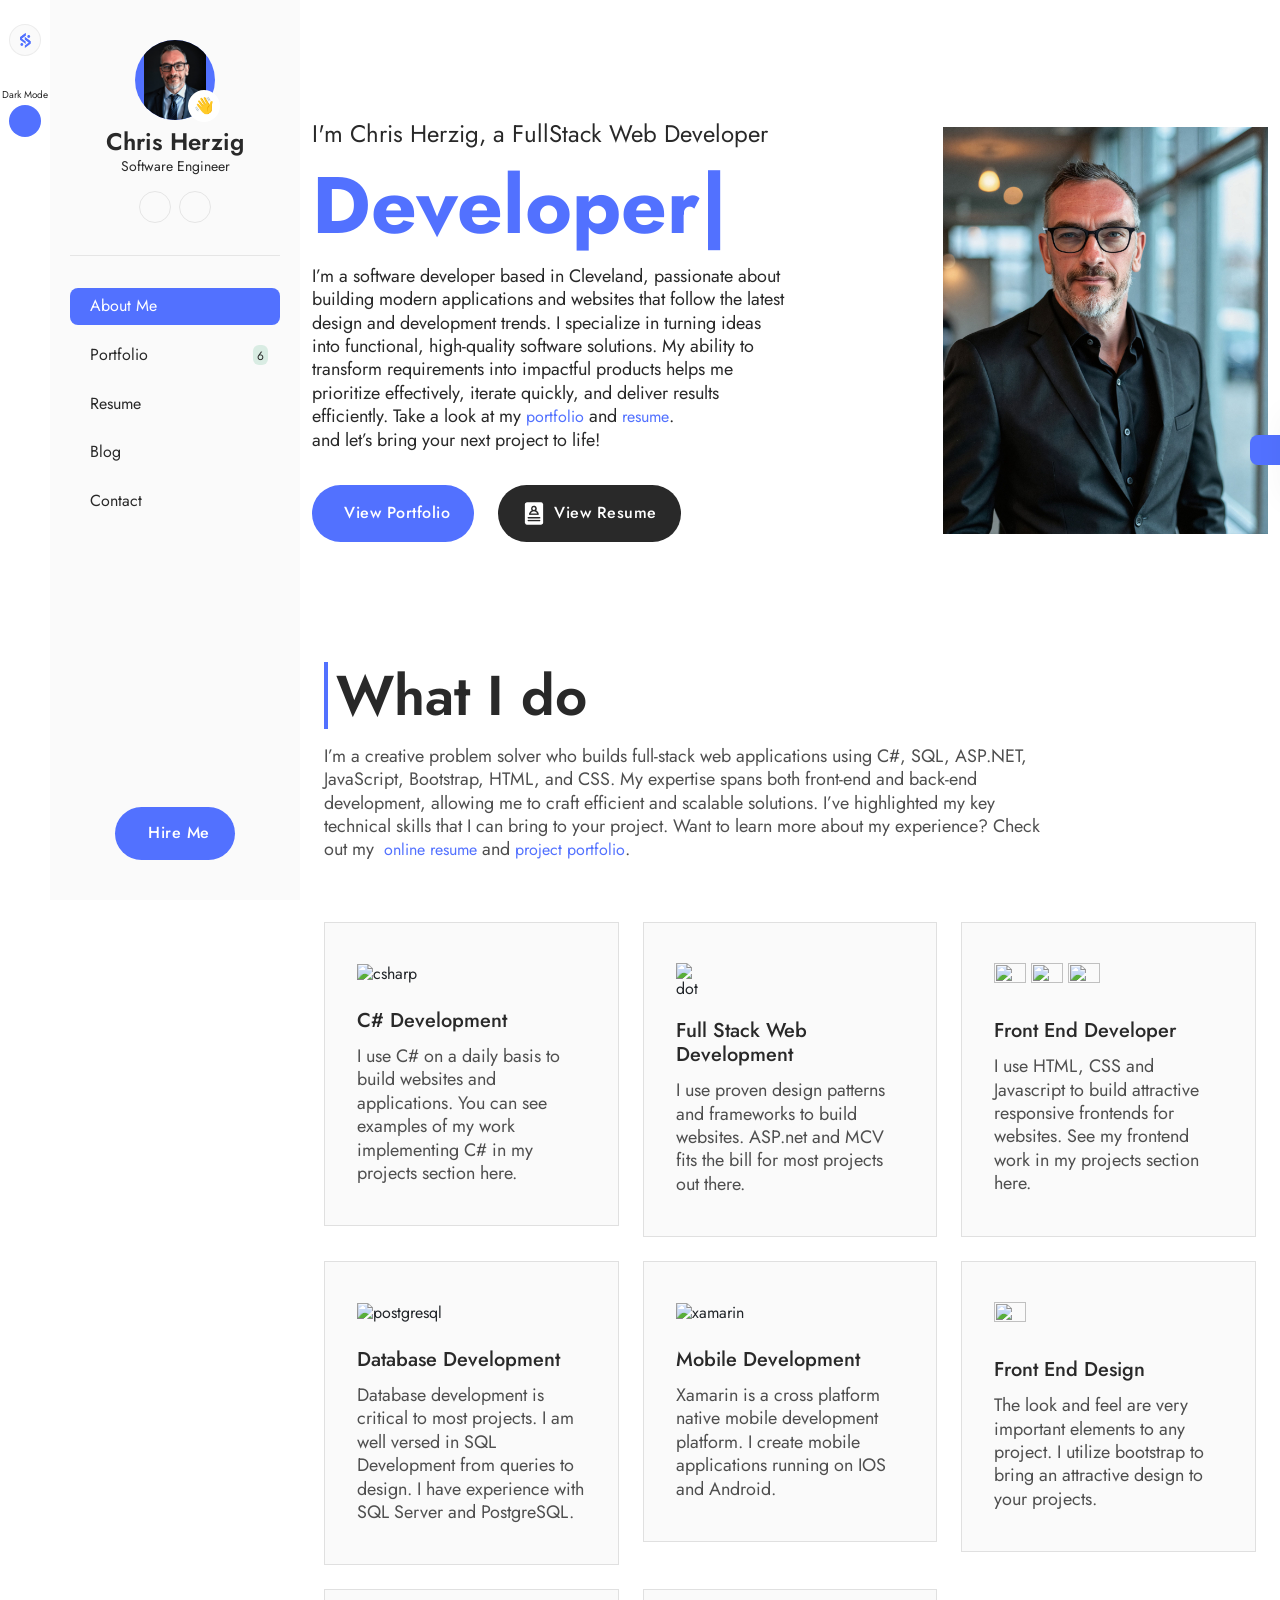
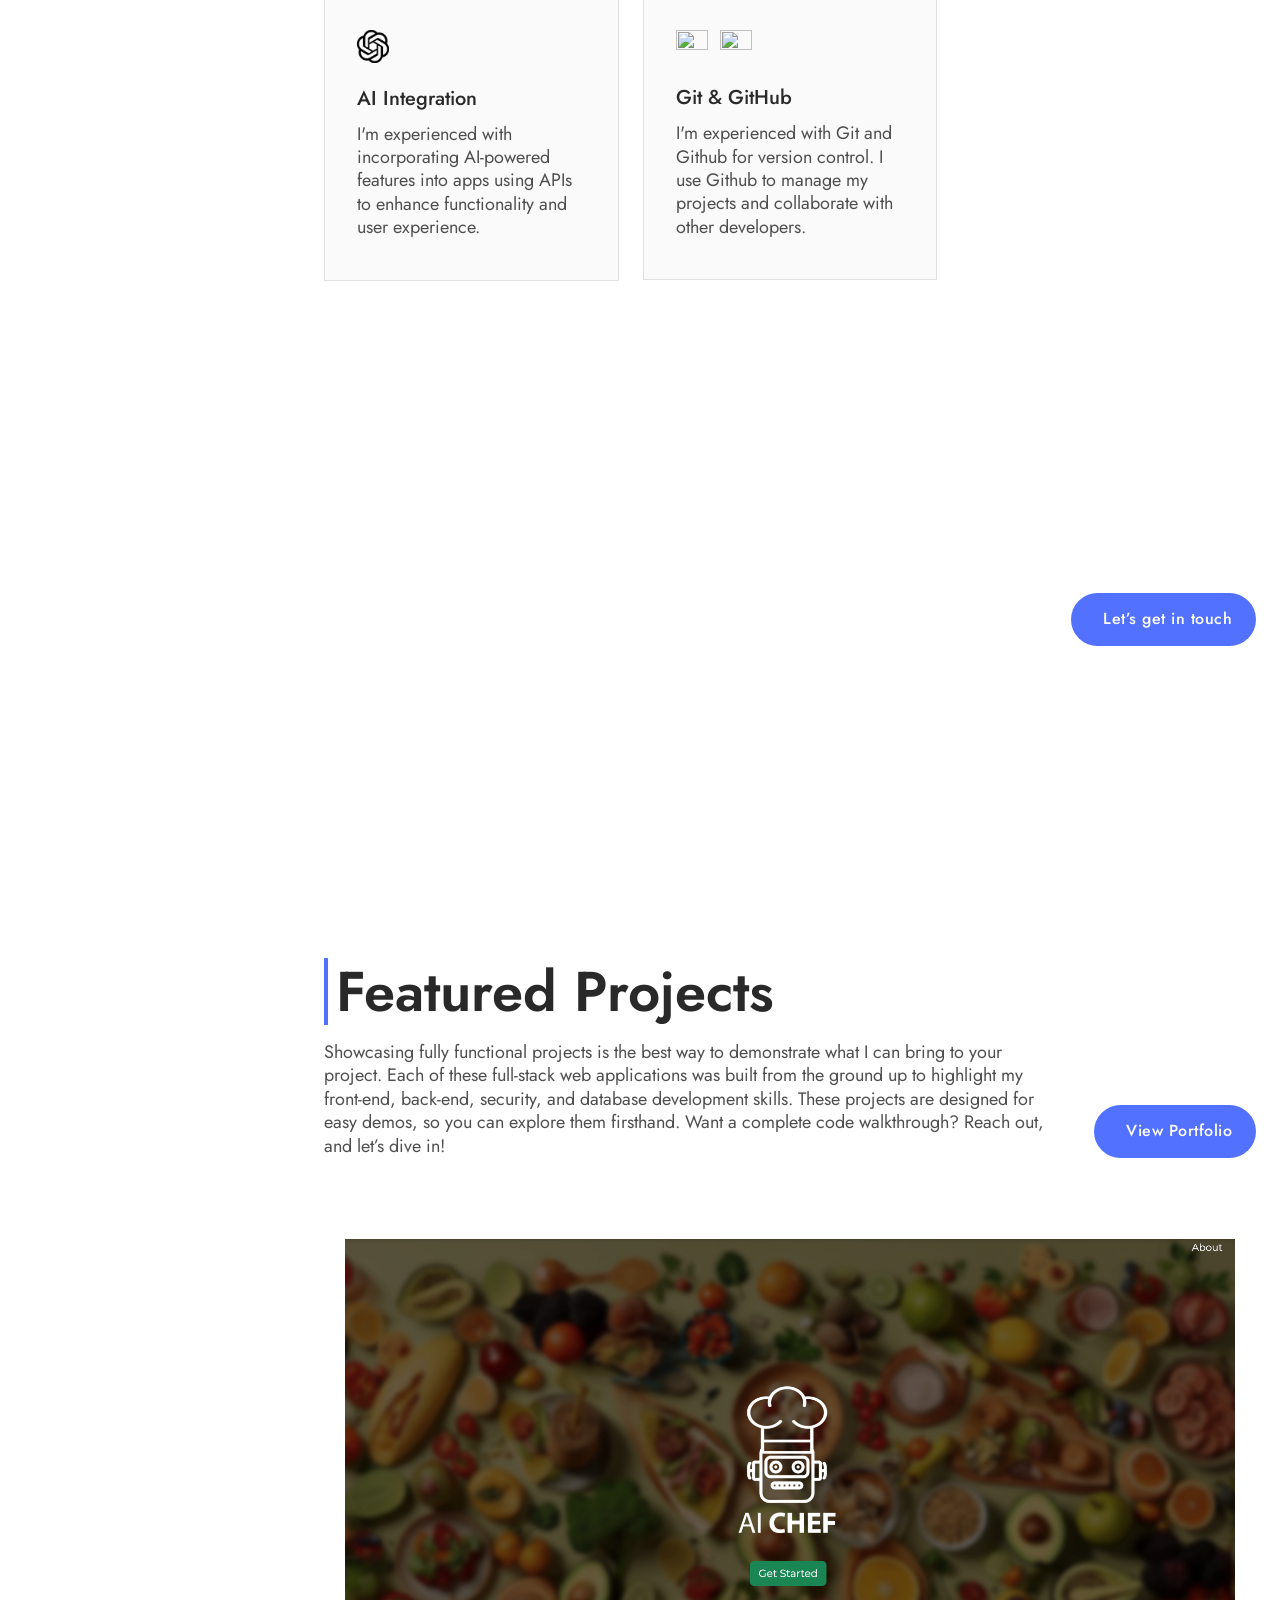
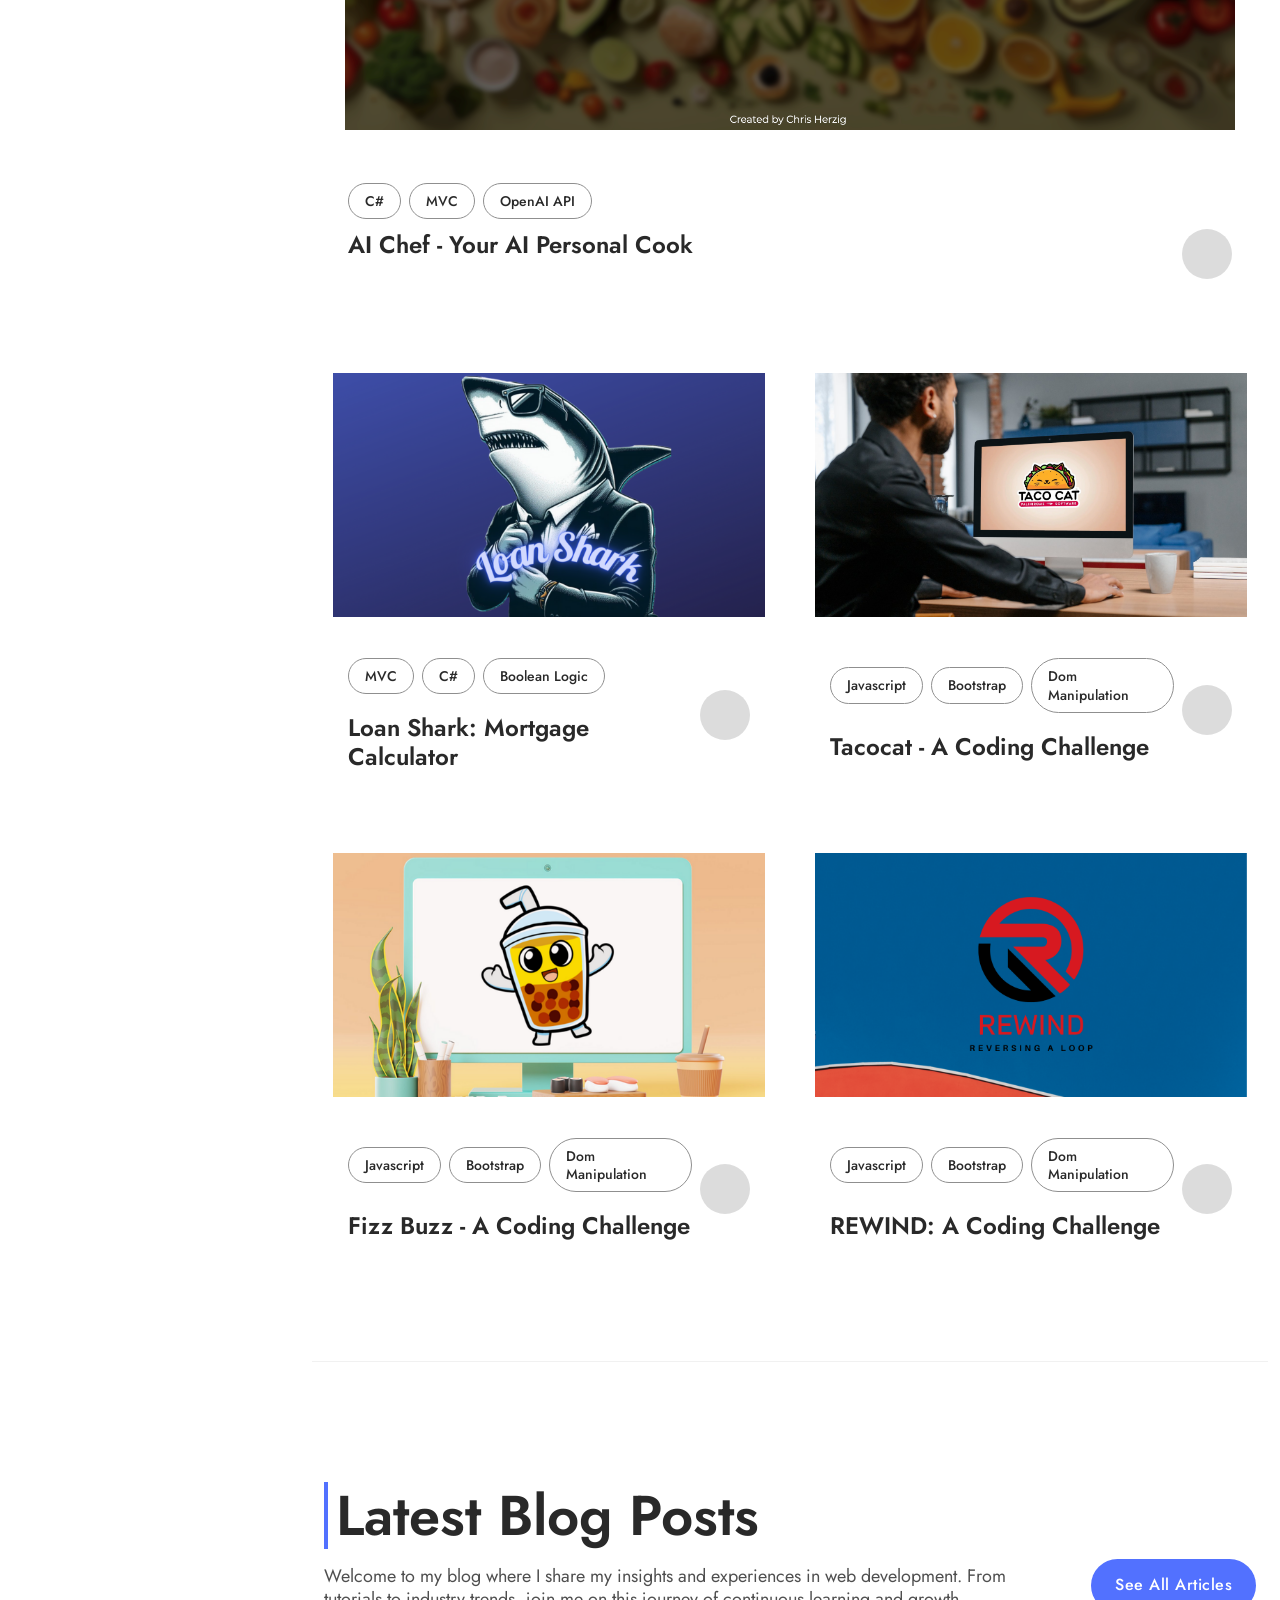
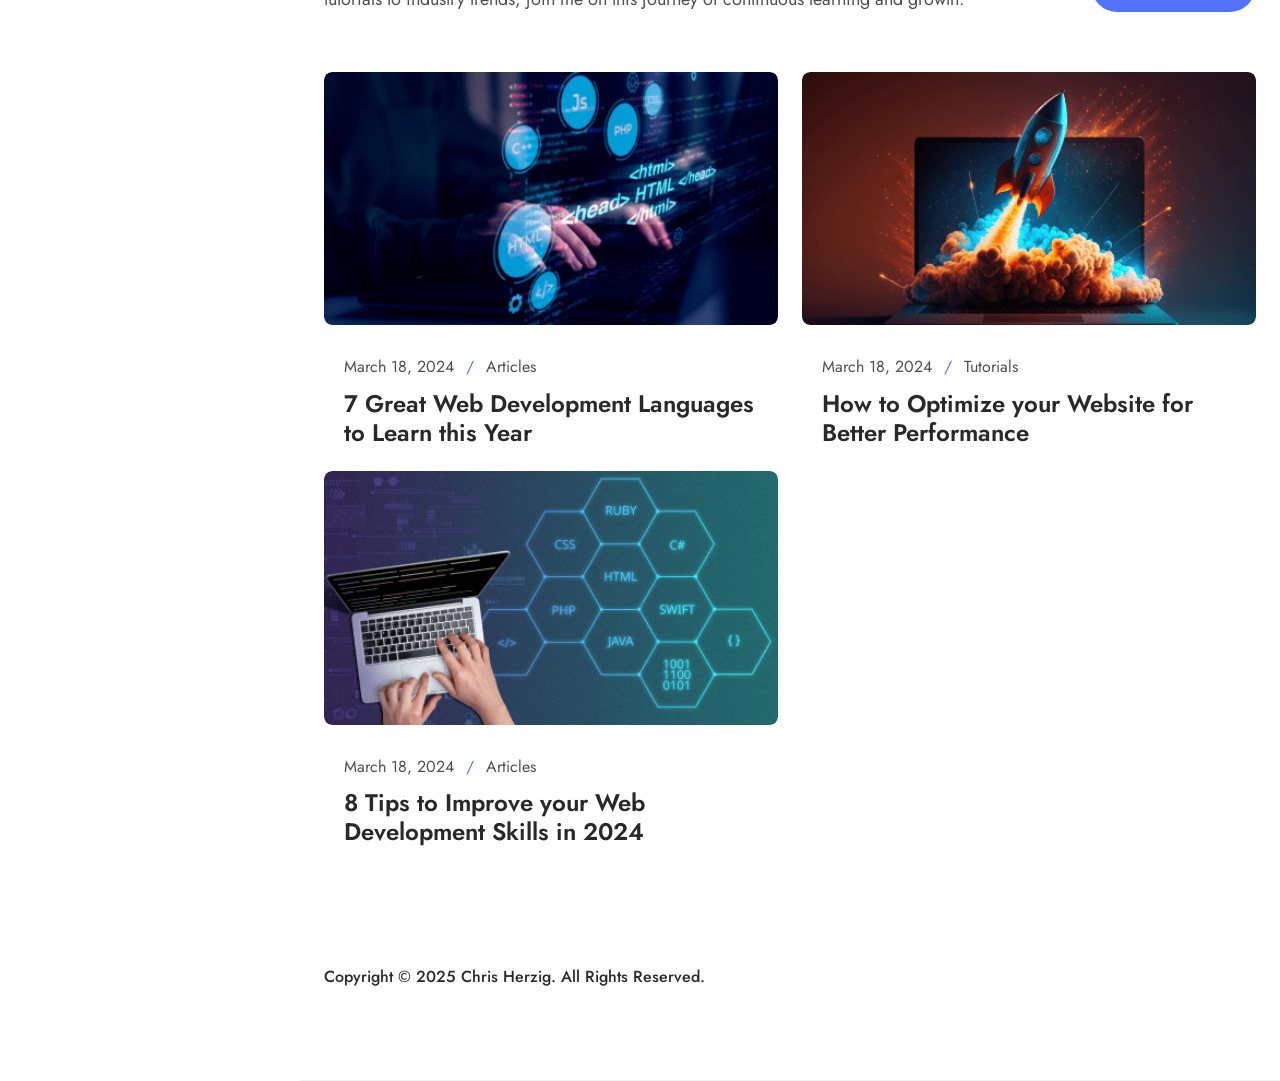
==== index.html @ 00ee2b6a "Updated footers" ====
<!DOCTYPE html>
<html lang="en">

<head>
  <!-- required meta -->
  <meta charset="UTF-8" />
  <meta http-equiv="X-UA-Compatible" content="IE=edge" />
  <meta name="viewport" content="width=device-width, initial-scale=1.0" />
  <!-- #keywords -->
  <meta name="keywords" content="boot, Bootstrap, Protfolily HTML Template" />
  <!-- #description -->
  <meta name="description" content="Chris Herzig - Personal Portfolio" />
  <!-- #title -->
  <title>Chris Herzig - Personal Portfolio Site</title>
  <!-- #favicon -->
  <link rel="shortcut icon" href="assets/images/logo.png" type="image/x-icon" />
  <!-- ==== css dependencies start ==== -->
  <link rel="stylesheet" href="assets/css/style.css" />
  <!-- AOS  -->
  <link rel="stylesheet" href="https://unpkg.com/aos@next/dist/aos.css" />
  <!-- swiper  -->
  <link rel="stylesheet" href="https://cdn.jsdelivr.net/npm/swiper@11/swiper-bundle.min.css" />
  <!-- ICON  -->
  <script src="https://unpkg.com/@phosphor-icons/web"></script>
</head>

<body>
  <!-- don't remove this  -->
  <svg xmlns="http://www.w3.org/2000/svg" width="11" height="15" viewBox="0 0 11 15" fill="none" class="d-none">
    <g clip-path="url(#clip0_3569_434)">
      <path fill-rule="evenodd" clip-rule="evenodd"
        d="M5.69145 8.43063L1.72801 5.49387L5.69145 2.54023V0L0 4.21303V6.75919L5.69145 10.9887V8.43063Z"
        fill="rgba(var(--p1))" />
      <path fill-rule="evenodd" clip-rule="evenodd"
        d="M1.72801 5.49387L5.69145 2.54023V0L0 4.21303V6.75919L1.72801 5.49387Z" fill="rgba(var(--p1))" />
      <path fill-rule="evenodd" clip-rule="evenodd"
        d="M4.86328 6.5702L8.82672 9.5065L4.86328 12.4606V15.0004L10.5552 10.7864V8.24163L4.86328 4.01172V6.5702Z"
        fill="rgba(var(--p1))" />
      <path fill-rule="evenodd" clip-rule="evenodd"
        d="M4.86328 6.5702L8.82672 9.5065L10.5552 10.7864V8.24163L4.86328 4.01172V6.5702Z" fill="rgba(var(--p1))" />
      <path fill-rule="evenodd" clip-rule="evenodd"
        d="M8.72466 2.00391C9.52091 2.00391 10.1657 2.64912 10.1657 3.44491C10.1657 4.24115 9.52091 4.88591 8.72466 4.88591C7.92841 4.88591 7.2832 4.2407 7.2832 3.44491C7.2832 2.64912 7.92841 2.00391 8.72466 2.00391Z"
        fill="rgba(var(--p1))" />
      <path fill-rule="evenodd" clip-rule="evenodd"
        d="M1.83013 12.9972C1.03388 12.9972 0.388672 12.352 0.388672 11.5562C0.388672 10.7604 1.03388 10.1152 1.82967 10.1152C2.62546 10.1152 3.27067 10.76 3.27067 11.5562C3.27067 12.3525 2.62592 12.9972 1.82967 12.9972H1.83013Z"
        fill="rgba(var(--p1))" />
    </g>
    <defs>
      <clipPath>
        <rect width="10.5561" height="15" fill="white" />
      </clipPath>
    </defs>
  </svg>

  <!-- preloder  srart -->
  <div class="loader-wrapper">
    <div class="loader"></div>
    <div class="loader-section section-left"></div>
    <div class="loader-section section-right"></div>
  </div>
  <!-- preloder  end -->

  <div class="d-flex gap-6">
    <!-- sidebar start -->
    <div class="side-menu">
      <!-- sidebar-btn  -->
      <div class="sidebar-btn close-btn cursor-pointer d-block d-lg-none">
        <i class="ph ph-x fs-two p1-color"></i>
      </div>

      <div class="d-flex">
        <div class="side-menu-left">
          <div>
            <div class="d-flex flex-column gap-8 justify-content-center align-items-center mt-6">
              <a href="index.html" class="side-icon p1-color bgn2-color brn4">
                <svg xmlns="http://www.w3.org/2000/svg" width="11" height="15" viewBox="0 0 11 15" fill="none">
                  <g clip-path="url(#clip0_3569_434)">
                    <path fill-rule="evenodd" clip-rule="evenodd"
                      d="M5.69145 8.43063L1.72801 5.49387L5.69145 2.54023V0L0 4.21303V6.75919L5.69145 10.9887V8.43063Z"
                      fill="currentColor" />
                    <path fill-rule="evenodd" clip-rule="evenodd"
                      d="M1.72801 5.49387L5.69145 2.54023V0L0 4.21303V6.75919L1.72801 5.49387Z" fill="currentColor" />
                    <path fill-rule="evenodd" clip-rule="evenodd"
                      d="M4.86328 6.5702L8.82672 9.5065L4.86328 12.4606V15.0004L10.5552 10.7864V8.24163L4.86328 4.01172V6.5702Z"
                      fill="currentColor" />
                    <path fill-rule="evenodd" clip-rule="evenodd"
                      d="M4.86328 6.5702L8.82672 9.5065L10.5552 10.7864V8.24163L4.86328 4.01172V6.5702Z"
                      fill="currentColor" />
                    <path fill-rule="evenodd" clip-rule="evenodd"
                      d="M8.72466 2.00391C9.52091 2.00391 10.1657 2.64912 10.1657 3.44491C10.1657 4.24115 9.52091 4.88591 8.72466 4.88591C7.92841 4.88591 7.2832 4.2407 7.2832 3.44491C7.2832 2.64912 7.92841 2.00391 8.72466 2.00391Z"
                      fill="currentColor" />
                    <path fill-rule="evenodd" clip-rule="evenodd"
                      d="M1.83013 12.9972C1.03388 12.9972 0.388672 12.352 0.388672 11.5562C0.388672 10.7604 1.03388 10.1152 1.82967 10.1152C2.62546 10.1152 3.27067 10.76 3.27067 11.5562C3.27067 12.3525 2.62592 12.9972 1.82967 12.9972H1.83013Z"
                      fill="currentColor" />
                  </g>
                  <defs>
                    <clipPath>
                      <rect width="10.5561" height="15" fill="white" />
                    </clipPath>
                  </defs>
                </svg>
              </a>
              <!--<a href="checkout.html" class="position-relative">
                  <div class="side-icon bg1-color">
                    <i class="ph ph-shopping-cart n11-color"></i>
                  </div>
                  <div class="cart-counter">
                    <span class="n1-color">02</span>
                  </div> test
                </a>-->
              <div class="d-flex flex-column align-items-center gap-1">
                <span class="toggle_name fs-eleven n5-color">DarkMode</span>
                <button class="side-icon bg1-color mood_toggle">
                  <i class="mood_icon ph-fill ph-moon fs-six n11-color"></i>
                </button>
              </div>
            </div>
          </div>
        </div>
        <div class="side-menu-right overflow-y-auto">
          <div class="d-flex flex-column gap-6 justify-content-between py-10 px-5 bgn2-color h-100">
            <div class="">
              <div class="sidebar-profile">
                <div class="position-relative">
                  <div class="profile-img1 d-flex justify-content-center overflow-hidden">
                    <img src="./assets/images/profile.png" alt="user" class="" />
                  </div>
                  <span class="thumb">👋</span>
                </div>

                <h4 class="n5-color fw-semibold fs-five mt-2 text-center">
                  Chris Herzig
                </h4>
                <span class="n5-color fs-nine d-block text-center"> Software Engineer</span>
                <div class="d-flex justify-content-center gap-2 align-items-center mt-4">
                  <!--<a href="javascript:void(0)" class="social-icon p1-color">
                      <i class="ph ph-facebook-logo"></i>
                    </a>
                    <a href="javascript:void(0)" class="social-icon p1-color">
                      <i class="ph ph-instagram-logo"></i>
                    </a>-->
                  <a href="https://github.com/ScientistZero/" class="social-icon p1-color">
                    <i class="ph ph-github-logo"></i>
                  </a>
                  <a href="https://www.linkedin.com/in/chrisherzig/" class="social-icon p1-color">
                    <i class="ph ph-linkedin-logo"></i>
                  </a>
                </div>
              </div>
              <div class="line-divider my-4 my-md-8"></div>

              <div class="menu-list">
                <ul class="d-flex flex-column gap-3">
                  <li class="rounded-3 bg1-color">
                    <a href="index.html" class="d-flex align-items-center gap-2 n11-color fs-eight px-3 py-2"><i
                        class="ph ph-user fs-six"></i> About Me</a>
                  </li>

                  <li class="rounded-3">
                    <a href="portfolio.html" class="d-flex justify-content-between align-items-center">
                      <div class="d-flex align-items-center gap-2 n5-color fs-eight px-3 py-2">
                        <i class="ph ph-code-block fs-six"></i> Portfolio
                      </div>
                      <span class="n5-color bg2-color fs-ten px-1 pt-1 rounded-2 me-3">6</span>
                    </a>
                  </li>
                  <!--<li class="rounded-3">
                      <a
                        href="price.html"
                        class="d-flex align-items-center gap-2 n5-color fs-eight px-3 py-2"
                        ><i class="ph ph-briefcase fs-six"></i>Services &
                        Pricing</a
                      >
                    </li>-->
                  <li class="rounded-3">
                    <a href="resume.html" class="d-flex align-items-center gap-2 n5-color fs-eight px-3 py-2"><i
                        class="ph ph-notebook fs-six"></i> Resume</a>
                  </li>
                  <!--<li class="rounded-3">
                      <a
                        href="products.html"
                        class="d-flex align-items-center gap-2 n5-color fs-eight px-3 py-2"
                        ><i class="ph ph-shopping-bag fs-six"></i>Products</a
                      >
                    </li>-->
                  <li class="rounded-3">
                    <a href="blog.html" class="d-flex align-items-center gap-2 n5-color fs-eight px-3 py-2"><i
                        class="ph ph-newspaper-clipping fs-six"></i>Blog</a>
                  </li>
                  <li class="rounded-3">
                    <a href="contact.html" class="d-flex align-items-center gap-2 n5-color fs-eight px-3 py-2"><i
                        class="ph ph-envelope fs-six"></i>Contact</a>
                  </li>
                </ul>
              </div>
            </div>
            <a href="contact.html"
              class="primary-btn fw-medium px-3 px-md-6 py-2 py-md-4 rounded-pill d-flex align-items-center gap-2 mx-auto">
              <i class="ph ph-paper-plane-tilt"></i>Hire Me
            </a>
          </div>
        </div>
      </div>
    </div>
    <!-- sidebar end -->

    <div class="main-content w-100">
      <!-- top header  -->
      <div
        class="w-100 bgn1-color p-3 position-fixed z-3 top-0 d-lg-none d-flex align-items-center justify-content-between br-bottom-n5 box-shadow1">
        <a href="index.html" class="side-icon bgn2-color brn4">
          <svg xmlns="http://www.w3.org/2000/svg" width="11" height="15" viewBox="0 0 11 15" fill="none">
            <g clip-path="url(#clip0_3569_435)">
              <path fill-rule="evenodd" clip-rule="evenodd"
                d="M5.69145 8.43063L1.72801 5.49387L5.69145 2.54023V0L0 4.21303V6.75919L5.69145 10.9887V8.43063Z"
                fill="rgba(var(--p1))" />
              <path fill-rule="evenodd" clip-rule="evenodd"
                d="M1.72801 5.49387L5.69145 2.54023V0L0 4.21303V6.75919L1.72801 5.49387Z" fill="rgba(var(--p1))" />
              <path fill-rule="evenodd" clip-rule="evenodd"
                d="M4.86328 6.5702L8.82672 9.5065L4.86328 12.4606V15.0004L10.5552 10.7864V8.24163L4.86328 4.01172V6.5702Z"
                fill="rgba(var(--p1))" />
              <path fill-rule="evenodd" clip-rule="evenodd"
                d="M4.86328 6.5702L8.82672 9.5065L10.5552 10.7864V8.24163L4.86328 4.01172V6.5702Z"
                fill="rgba(var(--p1))" />
              <path fill-rule="evenodd" clip-rule="evenodd"
                d="M8.72466 2.00391C9.52091 2.00391 10.1657 2.64912 10.1657 3.44491C10.1657 4.24115 9.52091 4.88591 8.72466 4.88591C7.92841 4.88591 7.2832 4.2407 7.2832 3.44491C7.2832 2.64912 7.92841 2.00391 8.72466 2.00391Z"
                fill="rgba(var(--p1))" />
              <path fill-rule="evenodd" clip-rule="evenodd"
                d="M1.83013 12.9972C1.03388 12.9972 0.388672 12.352 0.388672 11.5562C0.388672 10.7604 1.03388 10.1152 1.82967 10.1152C2.62546 10.1152 3.27067 10.76 3.27067 11.5562C3.27067 12.3525 2.62592 12.9972 1.82967 12.9972H1.83013Z"
                fill="rgba(var(--p1))" />
            </g>
            <defs>
              <clipPath>
                <rect width="10.5561" height="15" fill="white" />
              </clipPath>
            </defs>
          </svg>
        </a>

        <div class="d-flex gap-3 align-items-center">
          <!--<a href="checkout.html" class="position-relative">
              <div class="side-icon bg1-color">
                <i class="ph ph-shopping-cart n11-color"></i>
              </div>
              <div class="cart-counter-header">
                <span class="n1-color">02</span>
              </div>
            </a>-->
          <button class="side-icon bg1-color mood_toggle">
            <i class="mood_icon ph-fill ph-moon fs-six n11-color"></i>
          </button>
        </div>
      </div>

      <!-- bottom header  -->
      <div class="w-100 bgn1-color p-3 position-fixed z-3 bottom-0 d-block d-lg-none br-top-n5 box-shadow1">
        <div class="header-bottom-menu w-full">
          <ul class="d-flex gap-1 align-items-center justify-content-between">
            <li class="rounded-3 bg1-color">
              <a href="index.html" class="d-flex align-items-center gap-2 n11-color fs-eight p-2">
                <span class="fs-five d-flex align-items-center justify-content-center">
                  <i class="ph-fill ph-user"></i>
                </span>
                <span class="d-none d-md-block">About Me</span></a>
            </li>
            <li>
              <a href="portfolio.html" class="d-flex justify-content-between align-items-center">
                <div class="d-flex align-items-center gap-2 n5-color fs-eight p-2">
                  <span class="fs-five d-flex align-items-center justify-content-center">
                    <i class="ph-fill ph-code-block"></i>
                  </span>
                  <span class="d-none d-md-block">Portfolio</span>
                </div>
                <span class="n5-color bg2-color fs-ten px-1 pt-1 rounded-2 me-3 d-none d-md-block">6</span>
              </a>
            </li>
            <!--<li>
                <a
                  href="price.html"
                  class="d-flex align-items-center gap-2 n5-color fs-eight p-2"
                >
                  <span
                    class="fs-five d-flex align-items-center justify-content-center"
                  >
                    <i class="ph-fill ph-briefcase"></i>
                  </span>
                  <span class="d-none d-md-block">Pricing</span>
                </a>
              </li>
              <li>-->
            <a href="resume.html" class="d-flex align-items-center gap-2 n5-color fs-eight p-2">
              <span class="fs-five d-flex align-items-center justify-content-center"><i
                  class="ph-fill ph-notebook fs-six"></i></span>
              <span class="d-none d-md-block">Resume</span>
            </a>
            </li>
            <!--<li>
                <a
                  href="products.html"
                  class="d-flex align-items-center gap-2 n5-color fs-eight p-2"
                >
                  <span
                    class="fs-five d-flex align-items-center justify-content-center"
                  >
                    <i class="ph-fill ph-shopping-bag"></i>
                  </span>
                  <span class="d-none d-md-block">Products</span>
                </a>
              </li>-->
            <li>
              <a href="blog.html" class="d-flex align-items-center gap-2 n5-color fs-eight p-2">
                <span class="fs-five d-flex align-items-center justify-content-center">
                  <i class="ph-fill ph-newspaper-clipping"></i>
                </span>
                <span class="d-none d-md-block">Blog</span>
              </a>
            </li>
            <li>
              <a href="contact.html" class="d-flex align-items-center gap-2 n5-color fs-eight p-2">
                <span class="fs-five d-flex align-items-center justify-content-center"><i
                    class="ph-fill ph-envelope"></i></span>
                <span class="d-none d-md-block">Contact</span>
              </a>
            </li>
          </ul>
        </div>
      </div>

      <!-- color palettes btns -->
      <div class="color-switcher">
        <button class="switcher-btn">
          <i class="ph ph-gear-six"></i>
        </button>
        <div class="pallates box-shadow2 brn4">
          <div class="d-flex gap-2">
            <button class="color-btn bg-color1" data-color="120, 171, 168"></button>
            <button class="color-btn bg-color2" data-color="255, 145, 251"></button>
            <button class="color-btn bg-color3" data-color="253, 187, 46"></button>
          </div>
          <div class="d-flex gap-2 mt-2">
            <button class="color-btn bg-color4" data-color=" 82, 113, 255"></button>
            <button class="color-btn bg-color5" data-color=" 0, 255, 255"></button>
            <button class="color-btn bg-color6" data-color="84, 182, 137"></button>
          </div>
        </div>
      </div>

      <!-- banner section start  -->
      <section class="pt-120 pb-60 br-bottom-n3 overflow-hidden mt-10 mt-lg-0">
        <div class="container">
          <div class="d-flex flex-wrap gap-10 gap-md-15 align-items-center justify-content-between">
            <div class="banner-content">
              <span class="n5-color fs-five">I'm Chris Herzig, a FullStack Web Developer</span>
              <h2 class="typing-text display-one p1-color mt-2 mb-3"></h2>
              <p class="fs-seven n5-color">
                I’m a software developer based in Cleveland, passionate about building modern applications and websites
                that follow the latest design and development trends.
                I specialize in turning ideas into functional, high-quality software solutions.
                My ability to transform requirements into impactful products helps me prioritize effectively, iterate
                quickly, and deliver results efficiently.
                Take a look at my
                <!--<a href="blog.html" class="p1-color"> blog</a>,--><a href="portfolio.html" class="p1-color">
                  portfolio</a>
                and <a href="resume.html" class="p1-color">resume</a>.
              </p>
              <p class="fs-seven n5-color">and let’s bring your next project to life!</p>
              <div class="d-flex flex-wrap align-itmes-center gap-3 gap-md-6 mt-4 mt-md-8">
                <a href="portfolio.html"
                  class="primary-btn px-3 px-md-6 py-2 py-md-4 fw-medium rounded-pill d-flex align-items-center gap-2">
                  <i class="ph ph-arrow-right"></i>View Portfolio
                </a>
                <a href="resume.html"
                  class="primary-btn2 fw-medium px-3 px-md-6 py-2 py-md-4 rounded-pill d-flex align-items-center gap-2">
                  <img src="./assets/images/resume-icon.png" alt="icon" />View
                  Resume
                </a>
              </div>
            </div>

            <div class="position-relative profile-img">
              <div class="user-bg"></div>
              <div class="bg-white">
                <img fetchpriority="high" src="./assets/images/user.jpg" alt="user" class="user-img" />
              </div>
            </div>
          </div>
          <!-- counter -->
          <!--<div
              class="banner-counter d-flex flex-wrap flex-xl-nowrap align-items-center gap-3 gap-md-6 mt-10 mt-md-17"
            >
              <div class="d-flex align-items-center gap-2 gap-xl-4">
                <h2 class="display-two fw-semibold p1-color">
                  <span class="counter">5</span>
                </h2>
                <div class="line"></div>
                <span class="n5-color">Years of Experience</span>
              </div>
              <div class="d-flex align-items-center gap-2 gap-xl-4">
                <h2 class="display-two fw-semibold p1-color">
                  <span class="counter">110</span>
                </h2>
                <div class="line"></div>
                <span class="n5-color">Projects Completed</span>
              </div>
              <div class="d-flex align-items-center gap-2 gap-xl-4">
                <h2 class="display-two fw-semibold p1-color d-flex gap-1">
                  <span class="counter">6</span>k
                </h2>
                <div class="line"></div>
                <span class="n5-color">Clients Worldwide</span>
              </div>
            </div>
          </div>
        </section>-->
          <!-- banner section end -->

          <!-- What I do section start -->
          <section class="pt-120 pb-120">
            <div class="container">
              <div class="d-flex gap-3 flex-wrap flex-xxl-nowrap justify-content-between align-items-end pb-60">
                <div data-aos="zoom-in-left" class="section-heading">
                  <div class="d-flex align-items-center gap-2">
                    <div class="title-line"></div>
                    <h2 class="display-four n5-color fw-semibold">What I do</h2>
                  </div>
                  <p class="fs-seven n4-color mt-2 mt-md-4">
                    I’m a creative problem solver who builds full-stack web applications using C#, SQL, ASP.NET,
                    JavaScript, Bootstrap, HTML, and CSS.
                    My expertise spans both front-end and back-end development, allowing me to craft efficient and
                    scalable solutions.
                    I’ve highlighted my key technical skills that I can bring to your project. Want to learn more about
                    my experience?
                    Check out my 
                    <a href="resume.html" class="p1-color">online resume</a> and
                    <a href="portfolio.html" class="p1-color">project portfolio</a>.
                  </p>
                </div>
                <!-- <a
                href="price.html"
                data-aos="zoom-in-right"
                class="primary-btn fw-medium px-3 px-md-6 py-2 py-md-4 rounded-pill d-flex align-items-center gap-2 h-100 text-nowrap"
              >
                <i class="ph ph-arrow-right"></i>Services & Pricing
              </a>-->
              </div>

              <div class="row g-3 g-md-6">
                <div data-aos="fade-up" data-aos-duration="500" class="col-sm-6 col-md-4 col-lg-6 col-xl-4 col-xxl-3">
                  <div class="service-card px-4 px-lg-8 py-5 py-lg-10">
                    <img src="https://cdn.jsdelivr.net/gh/devicons/devicon/icons/csharp/csharp-original.svg"
                      height="32p" width="32p" alt="csharp" class="service-icon" />
                    <h4 class="fs-six n5-color fw-medium mt-3 mt-md-6 mb-2 mb-md-3">
                      C# Development
                    </h4>
                    <p class="fs-seven n4-color">
                      I use C# on a daily basis to build websites and applications. You can see examples of my work
                      implementing C# in my projects section here.

                    </p>
                  </div>
                </div>
                <div data-aos="fade-up" data-aos-duration="600" class="col-sm-6 col-md-4 col-lg-6 col-xl-4 col-xxl-3">
                  <div class="service-card px-4 px-lg-8 py-5 py-lg-10">
                    <div class="d-flex align-items-center gap-3">
                      <img
                        src="https://cdn.jsdelivr.net/gh/devicons/devicon/icons/dot-net/dot-net-original-wordmark.svg"
                        height="32p" width="32p" alt="dot net" />
                    </div>
                    <h4 class="fs-six n5-color fw-medium mt-3 mt-md-6 mb-2 mb-md-3">
                      Full Stack Web Development
                    </h4>
                    <p class="fs-seven n4-color">
                      I use proven design patterns and frameworks to build websites. ASP.net
                      and MCV fits the bill for most projects out there.
                    </p>
                  </div>
                </div>
                <div data-aos="fade-up" data-aos-duration="700" class="col-sm-6 col-md-4 col-lg-6 col-xl-4 col-xxl-3">
                  <div class="service-card px-4 px-lg-8 py-5 py-lg-10">
                    <img src="https://cdn.jsdelivr.net/gh/devicons/devicon/icons/html5/html5-plain-wordmark.svg"
                      height="32p" width="32p" />
                    <img src="https://cdn.jsdelivr.net/gh/devicons/devicon/icons/css3/css3-original-wordmark.svg"
                      height="32p" width="32p" />
                    <img src="https://cdn.jsdelivr.net/gh/devicons/devicon/icons/javascript/javascript-original.svg"
                      height="32p" width="32p" />
                    <h4 class="fs-six n5-color fw-medium mt-3 mt-md-6 mb-2 mb-md-3">
                      Front End Developer
                    </h4>
                    <p class="fs-seven n4-color">
                      I use HTML, CSS and Javascript to build attractive responsive frontends
                      for
                      websites. See my frontend work in my projects section here.
                    </p>
                  </div>
                </div>
                <div data-aos="fade-up" data-aos-duration="800" class="col-sm-6 col-md-4 col-lg-6 col-xl-4 col-xxl-3">
                  <div class="service-card px-4 px-lg-8 py-5 py-lg-10">
                    <img src="https://cdn.jsdelivr.net/gh/devicons/devicon/icons/postgresql/postgresql-original.svg"
                      height="32p" width="32p" alt="postgresql" class="service-icon" />
                    <h4 class="fs-six n5-color fw-medium mt-3 mt-md-6 mb-2 mb-md-3">
                      Database Development
                    </h4>
                    <p class="fs-seven n4-color">
                      Database development is critical to most projects. I am well versed in SQL Development from
                      queries to design. I have experience with SQL Server and PostgreSQL.
                    </p>
                  </div>
                </div>
                <div data-aos="fade-up" data-aos-duration="500" class="col-sm-6 col-md-4 col-lg-6 col-xl-4 col-xxl-3">
                  <div class="service-card px-4 px-lg-8 py-5 py-lg-10">
                    <img src="https://cdn.jsdelivr.net/gh/devicons/devicon/icons/xamarin/xamarin-original.svg"
                      height="32p" width="32p" alt="xamarin" class="service-icon" />
                    <h4 class="fs-six n5-color fw-medium mt-3 mt-md-6 mb-2 mb-md-3">
                      Mobile Development
                    </h4>
                    <p class="fs-seven n4-color">
                      Xamarin is a cross platform native mobile development platform. I create mobile applications
                      running on IOS and Android.
                    </p>
                  </div>
                </div>
                <div data-aos="fade-up" data-aos-duration="600" class="col-sm-6 col-md-4 col-lg-6 col-xl-4 col-xxl-3">
                  <div class="service-card px-4 px-lg-8 py-5 py-lg-10">
                    <div class="d-flex gap-3">
                      <img
                        src="https://cdn.jsdelivr.net/gh/devicons/devicon/icons/bootstrap/bootstrap-original-wordmark.svg"
                        height="32p" width="32p" />

                    </div>
                    <h4 class="fs-six n5-color fw-medium mt-3 mt-md-6 mb-2 mb-md-3">
                      Front End Design
                    </h4>
                    <p class="fs-seven n4-color">
                      The look and feel are very important elements to any project. I utilize bootstrap to bring an
                      attractive design to your projects.
                    </p>
                  </div>
                </div>
                <div data-aos="fade-up" data-aos-duration="700" class="col-sm-6 col-md-4 col-lg-6 col-xl-4 col-xxl-3">
                  <div class="service-card px-4 px-lg-8 py-5 py-lg-10">
                    <div class="d-flex gap-3">
                      <img src="/assets/images/ChatGPT.png" height="32p" width="32p" />
                    </div>
                    <h4 class="fs-six n5-color fw-medium mt-3 mt-md-6 mb-2 mb-md-3">
                      AI Integration
                    </h4>
                    <p class="fs-seven n4-color">
                      I'm experienced with incorporating AI-powered features into apps using APIs to enhance
                      functionality and user experience.
                    </p>
                  </div>
                </div>
                <div data-aos="fade-up" data-aos-duration="800" class="col-sm-6 col-md-4 col-lg-6 col-xl-4 col-xxl-3">
                  <div class="service-card px-4 px-lg-8 py-5 py-lg-10">
                    <div class="d-flex gap-3">
                      <img src="https://cdn.jsdelivr.net/gh/devicons/devicon/icons/github/github-original-wordmark.svg"
                        height="32p" width="32p" />
                      <img src="https://cdn.jsdelivr.net/gh/devicons/devicon/icons/git/git-original-wordmark.svg"
                        height="32p" width="32p" />
                    </div>
                    <h4 class="fs-six n5-color fw-medium mt-3 mt-md-6 mb-2 mb-md-3">
                      Git & GitHub
                    </h4>
                    <p class="fs-seven n4-color">
                      I'm experienced with Git and Github for version control. I use
                      Github to manage my projects and collaborate with other
                      developers.
                    </p>
                  </div>
                </div>
              </div>
            </div>
          </section>
          <!-- What I do section end -->

          <!-- next project section start -->
          <section class="next-project pt-120 pb-120">
            <div class="container d-flex gap-3 gap-md-6 flex-wrap justify-content-between align-items-center">
              <div data-aos="zoom-in-left" class="next-project-content">
                <h3 class="display-four n11-color fw-semibold mb-2 mb-md-4">
                  Let’s Work together on your next Project
                </h3>
                <p class="fs-seven n11-color">
                  I am available for fulltime work or freelance projects. Hire me and get your project done.
                </p>
              </div>
              <a data-aos="zoom-in-right" href="contact.html"
                class="primary-btn fw-medium px-3 px-md-6 py-2 py-md-4 rounded-pill d-flex align-items-center gap-2 h-100">
                <i class="ph ph-arrow-right"></i>Let’s get in touch
              </a>
            </div>
          </section>
          <!-- next project section end -->

          <!-- Featured Projects section start -->
          <section class="projects-section pt-120 pb-120 br-bottom-n3">
            <div class="container">
              <div class="d-flex gap-3 flex-wrap flex-xxl-nowrap justify-content-between align-items-end mb-8 mb-md-15">
                <div data-aos="zoom-in-left" class="section-heading">
                  <div class="d-flex align-items-center gap-2">
                    <div class="title-line"></div>
                    <h2 class="display-four n5-color fw-semibold">
                      Featured Projects
                    </h2>
                  </div>
                  <p class="fs-seven n4-color mt-2 mt-md-4">
                    Showcasing fully functional projects is the best way to demonstrate what I can bring to your
                    project.
                    Each of these full-stack web applications was built from the ground up to highlight my front-end,
                    back-end, security, and database development skills.
                    These projects are designed for easy demos, so you can explore them firsthand. Want a complete code
                    walkthrough? Reach out, and let’s dive in!
                  </p>
                </div>
                <a data-aos="zoom-in-right" href="portfolio.html"
                  class="primary-btn fw-medium px-3 px-md-6 py-2 py-md-4 rounded-pill d-flex align-items-center gap-2 h-100 text-nowrap">
                  <i class="ph ph-arrow-right"></i>View Portfolio
                </a>
              </div>
              <div data-aos="fade-up" data-aos-duration="800" class="col-xl-12">
                <div class="project-card">
                  <a href="portfolio_details6.html" class="thumb d-block">
                    <div class="post-thumb">
                      <div class="post-thumb-inner">
                        <img src="./assets/images/AIChefFrench.png" alt="..." class="w-80 p-5" />
                      </div>
                    </div>
                    <div class="post-thumb">
                      <div class="post-thumb-inner">
                        <img src="./assets/images/AIChef Home.png" class="w-100 p-5" />
                      </div>
                    </div>
                  </a>

                  <div class="d-flex justify-content-between gap-2 align-items-center pt-1 pt-md-8 px-3 px-md-6">
                    <div>
                      <div class="d-flex gap-2 align-items-center">
                        <a href="javascript:void(0)"
                          class="n5-color fs-nine px-2 px-md-4 py-1 py-md-2 brn3 rounded-pill fw-medium">C#</a>
                        <a href="javascript:void(0)"
                          class="n5-color fs-nine px-2 px-md-4 py-1 py-md-2 brn3 rounded-pill fw-medium">MVC</a>
                        <a href="javascript:void(0)"
                          class="n5-color fs-nine px-2 px-md-4 py-1 py-md-2 brn3 rounded-pill fw-medium">OpenAI API</a>
                      </div>
                      <a href="portfolio_details4.html"
                        class="project-title fs-five fw-semibold n5-color mt-3 mb-16 d-block">
                        AI Chef - Your AI Personal Cook
                      </a>
                    </div>
                    <a href="portfolio_details.html"
                      class="project-link d-flex align-items-center justify-content-center flex-shrink-0">
                      <i class="ph-bold ph-arrow-up-right n5-color"></i>
                    </a>
                  </div>
                  <div class="row g-6 g-md-8">
                    <div data-aos="fade-up" data-aos-duration="800" class="col-xl-6">


                      <div class="project-card mt-10">
                        <a href="portfolio_details.html" class="thumb d-block">
                          <div class="post-thumb">
                            <div class="post-thumb-inner">
                              <img src="./assets/images/LSSSS.png" style="object-fit: cover;" loading="lazy" alt="..."
                                class="h-100 p-2" />
                            </div>
                          </div>
                          <div class="post-thumb">
                            <div class="post-thumb-inner">
                              <img src="./assets/images/LSLogo.png" loading="lazy" alt="..." class="h-100 p-2" />
                            </div>
                          </div>
                        </a>

                        <div class="d-flex justify-content-between gap-2 align-items-center pt-4 pt-md-8 px-3 px-md-6">
                          <div>
                            <div class="d-flex flex-wrap gap-2 align-items-center">
                              <a href="javascript:void(0)"
                                class="n5-color fs-nine px-2 px-md-4 py-1 py-md-2 brn3 rounded-pill fw-medium">MVC</a>
                              <a href="javascript:void(0)"
                                class="n5-color fs-nine px-2 px-md-4 py-1 py-md-2 brn3 rounded-pill fw-medium">C#</a>
                              <a href="javascript:void(0)"
                                class="n5-color fs-nine px-2 px-md-4 py-1 py-md-2 brn3 rounded-pill fw-medium">Boolean
                                Logic</a>
                            </div>
                            <a href="portfolio_details.html"
                              class="project-title fs-five fw-semibold n5-color mt-3 mt-md-5 d-block">
                              Loan Shark: Mortgage Calculator
                            </a>
                          </div>
                          <a href="portfolio_details.html"
                            class="project-link d-flex align-items-center justify-content-center flex-shrink-0">
                            <i class="ph-bold ph-arrow-up-right n5-color"></i>
                          </a>
                        </div>
                      </div>
                    </div>
                    <div data-aos="fade-up" data-aos-duration="800" class="col-xl-6">
                      <div class="project-card mt-10">
                        <a href="portfolio_details2.html" class="thumb d-block">
                          <div class="post-thumb">
                            <div class="post-thumb-inner">
                              <img src="./assets/images/TacoCatNewHome.png"  loading="lazy"
                                alt="..." class="w-100 p-2" />
                            </div>
                          </div>
                          <div class="post-thumb">
                            <div class="post-thumb-inner">
                              <img src="./assets/images/TacoCatMockUp.png" loading="lazy" alt="TacoCat Logo" class="w-100 p-2" />
                            </div>
                          </div>
                        </a>

                        <div class="d-flex justify-content-between gap-2 align-items-center pt-4 pt-md-8 px-3 px-md-6">
                          <div>
                            <div class="d-flex gap-2 align-items-center">
                              <a href="javascript:void(0)"
                                class="n5-color fs-nine px-2 px-md-4 py-1 py-md-2 brn3 rounded-pill fw-medium">Javascript</a>
                              <a href="javascript:void(0)"
                                class="n5-color fs-nine px-2 px-md-4 py-1 py-md-2 brn3 rounded-pill fw-medium">Bootstrap</a>
                              <a href="javascript:void(0)"
                                class="n5-color fs-nine px-2 px-md-4 py-1 py-md-2 brn3 rounded-pill fw-medium">Dom
                                Manipulation</a>
                            </div>
                            <a href="portfolio_details2.html"
                              class="project-title fs-five fw-semibold n5-color mt-3 mt-md-5 d-block">
                              Tacocat - A Coding Challenge
                            </a>
                          </div>
                          <a href="portfolio_details2.html"
                            class="project-link d-flex align-items-center justify-content-center flex-shrink-0">
                            <i class="ph-bold ph-arrow-up-right n5-color"></i>
                          </a>
                        </div>
                      </div>
                    </div>
                    <div data-aos="fade-up" data-aos-duration="800" class="col-xl-6">
                      <div class="project-card mt-10">
                        <a href="portfolio_details3.html" class="thumb d-block">
                          <div class="post-thumb">
                            <div class="post-thumb-inner">
                              <img src="./assets/images/FizzBuzzNewHome.png" loading="lazy" alt="..."
                                class="w-100 p-2" />
                            </div>
                          </div>
                          <div class="post-thumb">
                            <div class="post-thumb-inner">
                              <img src="./assets/images/FizzBuzzMU.png" loading="lazy" alt="..."
                                class="p-2" height="300px" />
                            </div>
                          </div>
                        </a>

                        <div class="d-flex justify-content-between gap-2 align-items-center pt-4 pt-md-8 px-3 px-md-6">
                          <div>
                            <div class="d-flex gap-2 align-items-center">
                              <a href="javascript:void(0)"
                                class="n5-color fs-nine px-2 px-md-4 py-1 py-md-2 brn3 rounded-pill fw-medium">Javascript</a>
                              <a href="javascript:void(0)"
                                class="n5-color fs-nine px-2 px-md-4 py-1 py-md-2 brn3 rounded-pill fw-medium">Bootstrap</a>
                              <a href="javascript:void(0)"
                                class="n5-color fs-nine px-2 px-md-4 py-1 py-md-2 brn3 rounded-pill fw-medium">Dom
                                Manipulation</a>
                            </div>
                            <a href="portfolio_details3.html"
                              class="project-title fs-five fw-semibold n5-color mt-3 mt-md-5 d-block">
                              Fizz Buzz - A Coding Challenge
                            </a>
                          </div>
                          <a href="portfolio_details3.html"
                            class="project-link d-flex align-items-center justify-content-center flex-shrink-0">
                            <i class="ph-bold ph-arrow-up-right n5-color"></i>
                          </a>
                        </div>
                      </div>
                    </div>
                    <div data-aos="fade-up" data-aos-duration="800" class="col-xl-6">
                      <div class="project-card mt-10">
                        <a href="portfolio_details4.html" class="thumb d-block">
                          <div class="post-thumb">
                            <div class="post-thumb-inner">
                              <img src="./assets/images/Rewind Home-min.png" alt="..." class="w-100 p-2" />
                            </div>
                          </div>
                          <div class="post-thumb">
                            <div class="post-thumb-inner">
                              <img src="./assets/images/RewindLogoAbstract.png" alt="..." class="w-100 p-2" />
                            </div>
                          </div>
                        </a>

                        <div class="d-flex justify-content-between gap-2 align-items-center pt-4 pt-md-8 px-3 px-md-6">
                          <div>
                            <div class="d-flex gap-2 align-items-center">
                              <a href="javascript:void(0)"
                                class="n5-color fs-nine px-2 px-md-4 py-1 py-md-2 brn3 rounded-pill fw-medium">Javascript</a>
                              <a href="javascript:void(0)"
                                class="n5-color fs-nine px-2 px-md-4 py-1 py-md-2 brn3 rounded-pill fw-medium">Bootstrap</a>
                              <a href="javascript:void(0)"
                                class="n5-color fs-nine px-2 px-md-4 py-1 py-md-2 brn3 rounded-pill fw-medium">Dom
                                Manipulation</a>
                            </div>
                            <a href="portfolio_details4.html"
                              class="project-title fs-five fw-semibold n5-color mt-3 mt-md-5 d-block">
                              REWIND: A Coding Challenge
                            </a>
                          </div>
                          <a href="portfolio_details.html"
                            class="project-link d-flex align-items-center justify-content-center flex-shrink-0">
                            <i class="ph-bold ph-arrow-up-right n5-color"></i>
                          </a>
                        </div>
                      </div>
                    </div>
                  </div>
                </div>
          </section>
          <!-- Featured Projects section end -->

          <!-- Testimonials section start 
        <section class="pt-120 pb-120 br-bottom-n3">
          <div class="container">
            <div data-aos="zoom-in-up" class="section-heading">
              <div class="d-flex align-items-center gap-2">
                <div class="title-line"></div>
                <h2 class="display-four n5-color fw-semibold">Testimonials</h2>
              </div>
              <p class="fs-seven n4-color mt-2 mt-md-4">
                See how I've helped our clients succeed. IT’s a highly
                Customizable,creative, modern, visually stunning and Bootstrap5
                HTML5 Template.
              </p>
            </div>
            <div class="mt-8 mt-md-15 overflow-x-hidden">
              <div class="swiper testimonial_slider">
                <div class="swiper-wrapper">
                  <div class="swiper-slide">
                    <div
                      class="slide-card px-3 px-md-6 py-5 py-md-10 bgn2-color box-shadow1 br-left-p1"
                    >
                      <div class="d-flex gap-1 mb-2 mb-md-3">
                        <i class="ph-fill ph-star y1-color fs-six"></i>
                        <i class="ph-fill ph-star y1-color fs-six"></i>
                        <i class="ph-fill ph-star y1-color fs-six"></i>
                        <i class="ph-fill ph-star y1-color fs-six"></i>
                        <i class="ph-fill ph-star y1-color fs-six"></i>
                      </div>
                      <p class="n4-color fs-six">
                        “ I highly recommend Portfolify to anyone looking for a
                        high-quality best Bootstrap theme.”
                      </p>
                      <div class="d-flex gap-3 align-items-center mt-4 mt-md-7">
                        <img
                          src="./assets/images/buyer1.png"
                          alt="testimonial"
                          class="testimonial_img"
                        />

                        <div>
                          <span class="fs-eight d-block n5-color"
                            >Esther Howard
                          </span>
                          <span class="fs-nine d-block n5-color"
                            >Australia
                          </span>
                        </div>
                      </div>
                    </div>
                  </div>
                  <div class="swiper-slide">
                    <div
                      class="slide-card px-3 px-md-6 py-5 py-md-10 bgn2-color box-shadow1 br-left-p1"
                    >
                      <div class="d-flex gap-1 mb-2 mb-md-3">
                        <i class="ph-fill ph-star y1-color fs-six"></i>
                        <i class="ph-fill ph-star y1-color fs-six"></i>
                        <i class="ph-fill ph-star y1-color fs-six"></i>
                        <i class="ph-fill ph-star y1-color fs-six"></i>
                        <i class="ph-fill ph-star y1-color fs-six"></i>
                      </div>
                      <p class="n4-color fs-six">
                        “Best Bootstrap template ever: easy to customize,
                        feature-rich, and meets all our needs.”
                      </p>
                      <div class="d-flex gap-3 align-items-center mt-4 mt-md-7">
                        <img
                          src="./assets/images/buyer2.png"
                          alt="testimonial"
                          class="testimonial_img"
                        />

                        <div>
                          <span class="fs-eight d-block n5-color"
                            >Cameron Williamson</span
                          >
                          <span class="fs-nine d-block n5-color">Brazil </span>
                        </div>
                      </div>
                    </div>
                  </div>
                  <div class="swiper-slide">
                    <div
                      class="slide-card px-3 px-md-6 py-5 py-md-10 bgn2-color box-shadow1 br-left-p1"
                    >
                      <div class="d-flex gap-1 mb-2 mb-md-3">
                        <i class="ph-fill ph-star y1-color fs-six"></i>
                        <i class="ph-fill ph-star y1-color fs-six"></i>
                        <i class="ph-fill ph-star y1-color fs-six"></i>
                        <i class="ph-fill ph-star y1-color fs-six"></i>
                        <i class="ph-fill ph-star y1-color fs-six"></i>
                      </div>
                      <p class="n4-color fs-six">
                        “Portfolify is the perfect theme for businesses that
                        want to create a stylish and functional website.”
                      </p>
                      <div class="d-flex gap-3 align-items-center mt-4 mt-md-7">
                        <img
                          src="./assets/images/buyer3.png"
                          alt="testimonial"
                          class="testimonial_img"
                        />
                        <div>
                          <span class="fs-eight d-block n5-color"
                            >Robert Fox
                          </span>
                          <span class="fs-nine d-block n5-color">China </span>
                        </div>
                      </div>
                    </div>
                  </div>
                  <div class="swiper-slide">
                    <div
                      class="slide-card px-3 px-md-6 py-5 py-md-10 bgn2-color box-shadow1 br-left-p1"
                    >
                      <div class="d-flex gap-1 mb-2 mb-md-3">
                        <i class="ph-fill ph-star y1-color fs-six"></i>
                        <i class="ph-fill ph-star y1-color fs-six"></i>
                        <i class="ph-fill ph-star y1-color fs-six"></i>
                        <i class="ph-fill ph-star y1-color fs-six"></i>
                        <i class="ph-fill ph-star y1-color fs-six"></i>
                      </div>
                      <p class="n4-color fs-six">
                        “Best Bootstrap template ever: easy to customize,
                        feature-rich, and meets all our needs.”
                      </p>
                      <div class="d-flex gap-3 align-items-center mt-4 mt-md-7">
                        <img
                          src="./assets/images/buyer4.png"
                          alt="testimonial"
                          class="testimonial_img"
                        />

                        <div>
                          <span class="fs-eight d-block n5-color"
                            >Jenny Wilson</span
                          >
                          <span class="fs-nine d-block n5-color">Russia</span>
                        </div>
                      </div>
                    </div>
                  </div>
                  <div class="swiper-slide">
                    <div
                      class="slide-card px-3 px-md-6 py-5 py-md-10 bgn2-color box-shadow1 br-left-p1"
                    >
                      <div class="d-flex gap-1 mb-2 mb-md-3">
                        <i class="ph-fill ph-star y1-color fs-six"></i>
                        <i class="ph-fill ph-star y1-color fs-six"></i>
                        <i class="ph-fill ph-star y1-color fs-six"></i>
                        <i class="ph-fill ph-star y1-color fs-six"></i>
                        <i class="ph-fill ph-star y1-color fs-six"></i>
                      </div>
                      <p class="n4-color fs-six">
                        “ I highly recommend Portfolify to anyone looking for a
                        high-quality best Bootstrap theme.”
                      </p>
                      <div class="d-flex gap-3 align-items-center mt-4 mt-md-7">
                        <img
                          src="./assets/images/buyer1.png"
                          alt="testimonial"
                          class="testimonial_img"
                        />

                        <div>
                          <span class="fs-eight d-block n5-color"
                            >Esther Howard
                          </span>
                          <span class="fs-nine d-block n5-color"
                            >Australia
                          </span>
                        </div>
                      </div>
                    </div>
                  </div>

                  <div class="swiper-slide">
                    <div
                      class="slide-card px-3 px-md-6 py-5 py-md-10 bgn2-color box-shadow1 br-left-p1"
                    >
                      <div class="d-flex gap-1 mb-2 mb-md-3">
                        <i class="ph-fill ph-star y1-color fs-six"></i>
                        <i class="ph-fill ph-star y1-color fs-six"></i>
                        <i class="ph-fill ph-star y1-color fs-six"></i>
                        <i class="ph-fill ph-star y1-color fs-six"></i>
                        <i class="ph-fill ph-star y1-color fs-six"></i>
                      </div>
                      <p class="n4-color fs-six">
                        “Portfolify is the perfect theme for businesses that
                        want to create a stylish and functional website.”
                      </p>
                      <div class="d-flex gap-3 align-items-center mt-4 mt-md-7">
                        <img
                          src="./assets/images/buyer3.png"
                          alt="testimonial"
                          class="testimonial_img"
                        />
                        <div>
                          <span class="fs-eight d-block n5-color"
                            >Robert Fox
                          </span>
                          <span class="fs-nine d-block n5-color">China </span>
                        </div>
                      </div>
                    </div>
                  </div>
                </div>
                <div class="relative mt-15">
                  <div
                    class="swiper-pagination d-flex allign-items-center justify-content-center gap-2"
                  ></div>
                </div>
              </div>
            </div>
          </div>
        </section>
         Testimonials section end -->

          <!-- Latest Blog Posts section start -->
          <section class="pt-120 pb-120">
            <div class="container">
              <div class="d-flex gap-3 flex-wrap flex-xxl-nowrap justify-content-between align-items-end mb-8 mb-md-15">
                <div data-aos="zoom-in-left" class="section-heading">
                  <div class="d-flex align-items-center gap-2">
                    <div class="title-line"></div>
                    <h2 class="display-four n5-color fw-semibold">
                      Latest Blog Posts
                    </h2>
                  </div>
                  <p class="fs-seven n4-color mt-2 mt-md-4">
                    Welcome to my blog where I share my insights and experiences in web development. From tutorials to
                    industry trends, join me on this journey of continuous learning and growth.
                  </p>
                </div>
                <a data-aos="zoom-in-right" href="blog.html"
                  class="primary-btn fw-medium px-3 px-md-6 py-2 py-md-4 rounded-pill text-nowrap">
                  See All Articles
                </a>
              </div>
              <div class="row g-6">
                <div data-aos="fade-up" data-aos-duration="700" class="col-sm-6 col-xxl-4">
                  <a href="blog_details.html" class="blog-card">
                    <div class="blog-img rounded-3 overflow-hidden">
                      <img src="./assets/images/blog1.png" alt="blog" class="rounded-3 w-100" />
                    </div>
                    <div class="pt-4 pt-md-8 px-3 px-md-5">
                      <div class="d-flex align-items-center gap-3 mb-2 mb-md-3">
                        <span class="n4-color fs-eight">March 18, 2024</span>
                        <span class="p1-color fs-eight">/</span>
                        <span class="n4-color fs-eight">Articles</span>
                      </div>
                      <h4 class="blog-title fs-five n5-color fw-semibold">
                        7 Great Web Development Languages to Learn this Year
                      </h4>
                    </div>
                  </a>
                </div>
                <div data-aos="fade-up" data-aos-duration="800" class="col-sm-6 col-xxl-4">
                  <a href="blog_details.html" class="blog-card">
                    <div class="blog-img rounded-3 overflow-hidden">
                      <img src="./assets/images/blog2.png" alt="blog" class="rounded-3 w-100" />
                    </div>
                    <div class="pt-4 pt-md-8 px-3 px-md-5">
                      <div class="d-flex align-items-center gap-3 mb-2 mb-md-3">
                        <span class="n4-color fs-eight">March 18, 2024</span>
                        <span class="p1-color fs-eight">/</span>
                        <span class="n4-color fs-eight">Tutorials</span>
                      </div>
                      <h4 class="blog-title fs-five n5-color fw-semibold">
                        How to Optimize your Website for Better Performance
                      </h4>
                    </div>
                  </a>
                </div>
                <div data-aos="fade-up" data-aos-duration="900" class="col-sm-6 col-xxl-4">
                  <a href="blog_details.html" class="blog-card">
                    <div class="blog-img rounded-3 overflow-hidden">
                      <img src="./assets/images/blog3.png" alt="blog" class="rounded-3 w-full" />
                    </div>
                    <div class="pt-4 pt-md-8 px-3 px-md-5">
                      <div class="d-flex align-items-center gap-3 mb-2 mb-md-3">
                        <span class="n4-color fs-eight">March 18, 2024</span>
                        <span class="p1-color fs-eight">/</span>
                        <span class="n4-color fs-eight">Articles</span>
                      </div>
                      <h4 class="blog-title fs-five n5-color fw-semibold">
                        8 Tips to Improve your Web Development Skills in 2024
                      </h4>
                    </div>
                  </a>
                </div>
              </div>
            </div>
          </section>
          <!-- Latest Blog Posts section end -->

           <!-- footer section start -->
        <section
        class="container d-flex flex-wrap gap-3 gap-md-6 justify-content-center justify-content-sm-between align-items-center pb-4 pb-md-8 text-center mb-16 mb-lg-0"
      >
     
        <span class="fs-eight fw-medium n5-color order-sm-1"
          >Copyright © 2025
          <a href="index.html" class="fs-eight fw-medium n5-color"
            >Chris Herzig</a
          >. All Rights Reserved.</span
        >
      </section>
        <!-- footer section end -->
        </div>
    </div>

    <!-- script js  -->
    <script src="./assets/js/plugins/plugins.js"></script>
    <script src="./assets/js/main.js"></script>
    <script src="./assets/js/type-word.js"></script>
    <!-- swiper js  -->
    <script src="https://cdn.jsdelivr.net/npm/swiper@11/swiper-bundle.min.js"></script>
    <!-- email js  -->
    <script type="text/javascript" src="https://cdn.jsdelivr.net/npm/@emailjs/browser@4/dist/email.min.js"></script>
    <!-- aos -->
    <script src="https://unpkg.com/aos@next/dist/aos.js"></script>
</body>

</html>
---- assets/css/style.css ----
/*============================================ 
# Template Name: Protfolily
# Version: 1.0
# Date: 25-10-2023
# Author: 
# Author URI: 
# Description: Protfolily -Personal Protfolily HTML Template
============================================*/
/*============================================ 
======== Table of Css Content =========
# Typography
# Normalize 
# Global style
# Header Area
# Banner Area
# Section Area
============================================*/
@import "../css/bootstrap.min.css";
@import url("https://fonts.googleapis.com/css2?family=Jost:ital,wght@0,100..900;1,100..900&display=swap");
body {
  font-family: "Jost", sans-serif;
  font-optical-sizing: auto;
}

:root {
  --p1: 82, 113, 255;
  --p2: 217, 236, 227;
  --n1: 255, 255, 255;
  --n11: 255, 255, 255;
  --n2: 250, 250, 250;
  --n3: 143, 143, 143;
  --n4: 79, 79, 79;
  --n41: 79, 79, 79;
  --n42: 79, 79, 79;
  --n5: 41, 41, 41;
  --n51: 41, 41, 41;
  --y1: 255, 172, 39;
  --bg1: 120, 171, 168;
  --bg2: 255, 145, 251;
  --bg3: 253, 187, 46;
  --bg4: 82, 113, 255;
  --bg5: 0, 255, 255;
  --bg6: 84, 182, 137;
  --box-shadow-p1: 0px 0px 24px 0px rgba(0, 0, 0, 0.08);
  --box-shadow-p2: 0px 6px 30px 0px rgba(0, 0, 0, 0.04);
}
/*----------- Contact -----------*/
.contact-area .contact-form .form-group {
  margin-bottom: 25px;
}

.contact-area .contact-form .form-group .form-control {
  background-color: #fff;
  border: none;
  border-bottom: 1px solid #d4d4d4;
  border-radius: 0;
  font-size: 14px;
  height: 41px;
  padding: 9px 14px;
}

.contact-area .contact-form .form-group .form-control:-webkit-autofill,
.contact-area .contact-form .form-group .form-control:-webkit-autofill:hover,
.contact-area .contact-form .form-group .form-control:-webkit-autofill:focus,
.contact-area .contact-form .form-group .form-control:-webkit-autofill:active {
  -webkit-box-shadow: 0 0 0px 1000px #fff inset;
  -webkit-text-fill-color: #555 !important;
  transition: background-color 5000s ease-in-out 0s;
}

.contact-area .contact-form .form-group .form-control,
.contact-area .contact-form .form-group .form-control::-webkit-input-placeholder {
  color: #555;
}

.contact-area .contact-form .form-group .form-control,
.contact-area .contact-form .form-group .form-control::-moz-placeholder {
  color: #555;
}

.contact-area .contact-form .form-group .form-control,
.contact-area .contact-form .form-group .form-control:-ms-input-placeholder {
  color: #555;
}

.contact-area .contact-form .form-group .form-control,
.contact-area .contact-form .form-group .form-control::-ms-input-placeholder {
  color: #555;
}

.contact-area .contact-form .form-group .form-control,
.contact-area .contact-form .form-group .form-control::placeholder {
  color: #555;
}

.contact-area .contact-form .form-group .form-control:focus {
  box-shadow: none;
}

.contact-area .contact-form .form-group.form-message #contact-message {
  height: auto;
}

.contact-area .contact-form .form-submit #contact-submit {
  padding: 10px 30px;
}

.contact-area .contact-form .form-submit #contact-submit.wait {
  background-color: #222 !important;
  border-color: #222 !important;
}

.contact-area .contact-form .form-submit #contact-submit.success {
  background-color: #28a745 !important;
  border-color: #28a745 !important;
}

.contact-area .contact-form .form-submit #contact-submit.error {
  background-color: #dc3545 !important;
  border-color: #dc3545 !important;
}

.contact-area .contact-form .form-submit .contact-feedback {
  display: none;
  margin: 0;
  margin-top: 8px;
}

.contact-area .contact-form .form-submit .contact-feedback.success {
  color: #28a745;
}

.contact-area .contact-form .form-submit .contact-feedback.error {
  color: #dc3545;
}

@media (max-width: 1199.98px) {
  .contact-area .contact-form .form-group {
    margin-bottom: 30px;
  }
}

.dark {
  --p2: 84, 182, 137;
  --n1: 41, 41, 41;
  --n11: 255, 255, 255;
  --n2: 79, 79, 79;
  --n3: 143, 143, 143;
  --n4: 250, 250, 250;
  --n41: 255, 255, 255;
  --n42: 255, 255, 255;
  --n5: 255, 255, 255;
  --n51: 79, 79, 79;
  --y1: 255, 172, 39;
}

.display-one {
  font-size: 80px;
  line-height: 120%;
}

.display-two {
  font-size: 72px;
  line-height: 120%;
}

.display-three {
  font-size: 64px;
  line-height: 120%;
}

.display-four {
  font-size: 56px;
  line-height: 120%;
}

.fs-one,
h1,
h1 > a {
  font-size: 48px;
  line-height: 120%;
}

.fs-two,
h2,
h2 > a {
  font-size: 40px;
  line-height: 120%;
}

.fs-three,
h3,
h3 > a {
  font-size: 32px;
  line-height: 120%;
}

.fs-four,
h4,
h4 > a {
  font-size: 28px;
  line-height: 120%;
}

.fs-five,
h5,
h5 > a {
  font-size: 24px;
  line-height: 120%;
}

.fs-six,
h6,
h6 > a {
  font-size: 20px;
  line-height: 120%;
}

.fs-seven {
  font-size: 18px;
  line-height: 130%;
}

.fs-eight {
  font-size: 16px;
  line-height: 130%;
}

.fs-nine {
  font-size: 14px;
  line-height: 130%;
}

.fs-ten {
  font-size: 12px;
  line-height: 130%;
}

.fs-eleven {
  font-size: 10px;
  line-height: 130%;
}

table thead tr th {
  font-size: 16px;
  line-height: 130%;
}

a,
p,
button,
span,
label,
li {
  font-size: 16px;
  line-height: 150%;
}

@media (max-width: 1399px) {
  .display-nine {
    font-size: 150px;
    line-height: 100%;
  }
}
@media (max-width: 1199px) {
  .display-nine {
    font-size: 120px;
    line-height: 100%;
  }
  h1,
  h1 > a {
    font-size: 40px;
    line-height: 120%;
  }
  h2,
  h2 > a {
    font-size: 32px;
    line-height: 120%;
  }
  .preloader {
    background-size: 30%;
  }
}
.pt-120 {
  padding-top: 120px;
}

.pb-120 {
  padding-bottom: 120px;
}

.pt-60 {
  padding-top: 60px;
}

.pb-60 {
  padding-bottom: 60px;
}

@media (max-width: 991px) {
  .display-nine {
    font-size: 100px;
    line-height: 100%;
  }
  .display-one {
    font-size: 72px;
    line-height: 120%;
  }
  .display-two {
    font-size: 64px;
    line-height: 120%;
  }
  .display-three {
    font-size: 56px;
    line-height: 120%;
  }
  .display-four {
    font-size: 48px;
    line-height: 120%;
  }
  .display-five {
    font-size: 40px;
    line-height: 120%;
  }
  .display-six {
    font-size: 32px;
    line-height: 120%;
  }
  .fs-one,
  h1,
  h1 > a {
    font-size: 40px;
    line-height: 120%;
  }
  .fs-two,
  h2,
  h2 > a {
    font-size: 32px;
    line-height: 120%;
  }
  .fs-three,
  h3,
  h3 > a {
    font-size: 28px;
    line-height: 130%;
  }
  .fs-four,
  h4,
  h4 > a {
    font-size: 24px;
    line-height: 130%;
  }
  .fs-five,
  h5,
  h5 > a {
    font-size: 18px;
    line-height: 130%;
  }
  .fs-six,
  h6,
  h6 > a {
    font-size: 18px;
    line-height: 130%;
  }
  .fs-seven {
    font-size: 16px;
    line-height: 130%;
  }
  .fs-ten {
    font-size: 16px;
    line-height: 130%;
  }
  table thead tr th {
    font-size: 16px;
    line-height: 130%;
  }
  a,
  p,
  span,
  button,
  label,
  li {
    font-size: 16px;
    line-height: 22px;
  }
  .pt-120 {
    padding-top: 60px;
  }
  .pb-120 {
    padding-bottom: 60px;
  }
  .pt-60 {
    padding-top: 30px;
  }
  .pb-60 {
    padding-bottom: 30px;
  }
  .banner-section .overlay .sec-img {
    display: none;
  }
  .banner-section .banner-content {
    padding: 80px 0 90px;
  }
}
@media (max-width: 575px) {
  .display-nine {
    font-size: 80px;
    line-height: 100%;
  }
  .display-one {
    font-size: 56px;
    line-height: 67.2px;
  }
  .display-two {
    font-size: 48px;
    line-height: 46.4px;
  }
  .display-three {
    font-size: 42px;
    line-height: 54.6px;
  }
  .display-four {
    font-size: 32px;
    line-height: 38.4px;
  }
  .display-five {
    font-size: 24px;
    line-height: 31.2px;
  }
  .display-six {
    font-size: 32px;
    line-height: 38.4px;
  }
  .fs-one,
  h1,
  h1 > a {
    font-size: 32px;
    line-height: 120%;
  }
  .fs-two,
  h2,
  h2 > a {
    font-size: 28px;
    line-height: 120%;
  }
  .fs-three,
  h3,
  h3 > a {
    font-size: 26px;
    line-height: 130%;
  }
  .fs-four,
  h4,
  h4 > a {
    font-size: 22px;
    line-height: 130%;
  }
  .fs-five,
  h5,
  h5 > a {
    font-size: 20px;
    line-height: 130%;
  }
  .fs-six,
  h6,
  h6 > a {
    font-size: 16px;
    line-height: 130%;
  }
  .fs-seven {
    font-size: 16px;
    line-height: 130%;
  }
  .fs-nine {
    font-size: 11px;
    line-height: 130%;
  }
  table thead tr th {
    font-size: 14px;
    line-height: 130%;
  }
  .pt-120 {
    padding-top: 50px;
  }
  .pb-120 {
    padding-bottom: 50px;
  }
  .pt-60 {
    padding-top: 40px;
  }
  .pb-60 {
    padding-bottom: 40px;
  }
}
html {
  scroll-behavior: initial;
}

body {
  max-width: 1920px;
  margin: auto;
  background-color: rgba(var(--n1), 1);
  font-size: 16px;
  line-height: 130%;
  padding: 0;
  margin: 0;
  font-weight: 400;
  overflow-x: hidden;
  position: relative;
}

a,
p,
button,
label,
li {
  margin: 0;
  color: rgba(var(--d1), 1);
  font-weight: 400;
}

a {
  text-decoration: none;
  outline: none;
  transition: all 0.3s ease;
}
a:focus, a:hover {
  text-decoration: none;
  outline: none;
}

h1,
h1 > a,
h2,
h2 > a,
h3,
h3 > a,
h4,
h4 > a,
h5,
h5 > a,
h6,
h6 > a,
.display-zero,
.display-one,
.display-two,
.display-three,
.display-four,
.display-five,
.display-six,
.heading {
  color: rgba(var(--d1), 1);
  font-weight: 700;
  padding: 0;
  margin: 0;
  line-height: 120%;
  display: block;
  transition: var(--transition);
}
h1 span,
h1 > a span,
h2 span,
h2 > a span,
h3 span,
h3 > a span,
h4 span,
h4 > a span,
h5 span,
h5 > a span,
h6 span,
h6 > a span,
.display-zero span,
.display-one span,
.display-two span,
.display-three span,
.display-four span,
.display-five span,
.display-six span,
.heading span {
  font-size: inherit;
  font-family: inherit;
  line-height: inherit;
  font-weight: inherit;
}

img {
  max-width: 100%;
  height: auto;
}

ul,
ol {
  padding: 0;
  margin: 0;
  list-style: none;
}
ul li,
ol li {
  font-size: inherit;
  font-weight: inherit;
}

button {
  border: none;
  cursor: pointer;
  font-size: 16px;
  line-height: 130%;
  padding: 0;
  background-color: transparent;
}

input,
textarea {
  width: 100%;
  outline-color: transparent;
  border-radius: 10px;
  background-color: transparent;
  outline: none;
}
input::-moz-placeholder, textarea::-moz-placeholder {
  color: #8396b5;
  font-size: 18px;
}
input::placeholder,
textarea::placeholder {
  color: #8396b5;
  font-size: 18px;
}
input:focus,
textarea:focus {
  box-shadow: none;
}

input::-webkit-outer-spin-button,
input::-webkit-inner-spin-button {
  -webkit-appearance: none;
  margin: 0;
}

input[type=number] {
  -moz-appearance: textfield;
}

input[type=checkbox] {
  width: initial;
  height: initial;
}

select {
  padding: 16px;
  border: none;
  cursor: pointer;
  outline: none;
}

.max-auto {
  max-width: 100%;
}

.max-un {
  max-width: unset;
}

@media (min-width: 1400px) {
  .max-xxl-un {
    max-width: unset;
  }
}
@media (min-width: 1200px) {
  .max-xl-un {
    max-width: unset;
  }
}
@media (min-width: 992px) {
  .max-lg-un {
    max-width: unset;
  }
}
@media (min-width: 768px) {
  .max-md-un {
    max-width: unset;
  }
}
.d-rtl {
  direction: rtl;
}

.collapsing {
  transition: var(--transition);
}

.pt120 {
  padding-top: 120px;
}

.pb120 {
  padding-bottom: 120px;
}

.ml-316 {
  margin-left: 316px;
}
@media (max-width: 991px) {
  .ml-316 {
    margin-left: 12px;
  }
}

.alt-color a,
.alt-color p,
.alt-color span,
.alt-color h1,
.alt-color h2,
.alt-color h3,
.alt-color h4,
.alt-color h5,
.alt-color h6,
.alt-color i,
.alt-color select,
.alt-color button {
  color: rgba(var(--n5), 1);
}

.p1-color {
  color: rgba(var(--p1), 1);
}

.p2-color {
  color: rgba(var(--p2), 1);
}

.n1-color {
  color: rgba(var(--n1), 1);
}

.n11-color {
  color: rgba(var(--n11), 1);
}

.n2-color {
  color: rgba(var(--n2), 1);
}

.n3-color {
  color: rgba(var(--n3), 1);
}

.n4-color {
  color: rgba(var(--n4), 1);
}

.n41-color {
  color: rgba(var(--n41), 1);
}

.n42-color {
  color: rgba(var(--n42), 0.8);
}

.n5-color {
  color: rgba(var(--n5), 1);
}

.n51-color {
  color: rgba(var(--n51), 1);
}

.y1-color {
  color: rgba(var(--y1), 1);
}

.bg1-color {
  background-color: rgba(var(--p1), 1);
}

.bg2-color {
  background-color: rgba(var(--p2), 1);
}

.bgn1-color {
  background-color: rgba(var(--n1), 1);
}

.bgn11-color {
  background-color: rgba(var(--n11), 1);
}

.bgn2-color {
  background-color: rgba(var(--n2), 1);
}

.bgn3-color {
  background-color: rgba(var(--n3), 1);
}

.bgn4-color {
  background-color: rgba(var(--n4), 1);
}

.bgn41-color {
  background-color: rgba(var(--n41), 1);
}

.bgn5-color {
  background-color: rgba(var(--n5), 1);
}

.bgn51-color {
  background-color: rgba(var(--n51), 1);
}

.bgy1-color {
  background-color: rgba(var(--y1), 1);
}

.bg-color1 {
  background-color: rgba(var(--bg1), 1);
}

.bg-color2 {
  background-color: rgba(var(--bg2), 1);
}

.bg-color3 {
  background-color: rgba(var(--bg3), 1);
}

.bg-color4 {
  background-color: rgba(var(--bg4), 1);
}

.bg-color5 {
  background-color: rgba(var(--bg5), 1);
}

.bg-color6 {
  background-color: rgba(var(--bg6), 1);
}

.br1 {
  border: 1px solid rgba(var(--p1), 1);
}

.br1-left {
  border-left: 1px solid rgba(var(--p1), 1);
}

.br2 {
  border: 1px solid rgba(var(--p2), 1);
}

.brn3 {
  border: 1px solid rgba(var(--n3), 1);
}

.brn4 {
  border: 1px solid rgba(var(--n4), 0.08);
}

.br-left-n4 {
  border-left: 1px solid rgba(var(--n4), 0.08);
}

.brn4-y {
  border-top: 2px solid rgba(var(--n4), 0.08);
  border-bottom: 2px solid rgba(var(--n4), 0.08);
}

.br-bottom-n3 {
  border-bottom: 1px solid rgba(var(--n4), 0.08);
}

.br-left-p1 {
  border-left: 2px solid rgba(var(--p1), 1);
}

.br-left-n3 {
  border-left: 1px solid rgba(var(--n3), 1);
}

.brn5 {
  border: 1px solid rgba(var(--n5), 0.1);
}

.br-top-n5 {
  border-top: 1px solid rgba(var(--n5), 0.1);
}

.br-bottom-n5 {
  border-bottom: 1px solid rgba(var(--n5), 0.1);
}

.box-shadow1 {
  box-shadow: var(--box-shadow-p1);
}

.box-shadow2 {
  box-shadow: var(--box-shadow-p2);
}

.rounded-item {
  border-radius: 50%;
}

.rounded-item2 {
  border-radius: 42%;
}

.rounded-20 {
  border-radius: 20px;
}

.fw_500 {
  font-weight: 500;
}

.mx-ch {
  max-width: 60ch;
}

.none_two {
  display: none !important;
}

.fadeInUp {
  animation-duration: var(--animate-duration);
  animation-delay: var(--animate-delay);
}

.tabcontents {
  position: relative;
}

.cpoint {
  cursor: pointer;
}

.v-border {
  background: rgba(var(--y1), 0.2);
  width: 1px;
  height: 25px;
}

.v-line::before {
  position: absolute;
  content: "";
  width: 1px;
  height: 40px;
  background-color: rgb(var(--p7));
}
.v-line.lg::before {
  height: 15px;
}
.v-line.lgx::before {
  height: 110px;
  width: 2px;
  background-color: rgba(255, 255, 255, 0.2);
}
.v-line.lg2::before {
  height: 17px;
  padding: 1px;
  background-color: rgba(var(--s2), 1) !important;
}
.v-line.xl::before {
  background-color: rgb(var(--p7)) !important;
  height: 15px;
}
.v-line.sm::before {
  height: 25px;
}
.v-line.smx::before {
  width: 1px;
  height: 20px;
  background: rgba(255, 255, 255, 0.2);
}
.v-line.dashed::before {
  border-right: 1px dashed rgb(var(--n5));
  background: transparent;
}

.cus-border {
  border-color: rgba(var(--p8), 1) !important;
}
.cus-border.second {
  border-color: rgba(var(--p5), 0.2) !important;
}
.cus-border.third {
  border-color: rgb(var(--y1)) !important;
}
.cus-border.four {
  border-color: rgb(var(--p5), 0.1) !important;
}
.cus-border.border-five {
  border-color: #98c1ff !important;
}
.cus-border.border-six {
  border-color: rgb(var(--g1)) !important;
}

.border-bottom-dash {
  border-bottom: 1px dashed transparent;
}

.ul-dots li {
  list-style: disc;
}

.ul-decimal li {
  list-style: decimal;
}

span {
  display: inline-block;
}

@keyframes fadeInDown {
  from {
    opacity: 0;
    transform: translate3d(0, -100%, 0);
  }
  to {
    opacity: 1;
    transform: none;
  }
}
.cursor-pointer {
  cursor: pointer;
}

.h-700 {
  height: 700px;
}

.counter_arrow {
  width: 167px;
  height: 174px;
}

.top-5 {
  top: 20px;
}

.rotate-90 {
  transform: rotate(90deg);
}

.max-h-0 {
  max-height: 0px;
}

.h-screen {
  height: 100vh;
}

.btn_hover {
  transition: 0.5s ease-in-out;
}
.btn_hover:hover {
  background-color: #2573fb;
}

@media (max-width: 576px) {
  .counter_arrow {
    width: 100px;
    height: 124px;
  }
}
/* ------------scrollbar style  Start ----------------*/
::-webkit-scrollbar {
  width: 6px;
  height: 6px;
}

::-webkit-scrollbar-button,
::-webkit-scrollbar-thumb {
  background: rgba(var(--p1), 1);
}

::-webkit-scrollbar-track {
  box-shadow: inset 0 0 5px grey;
  border-radius: 5px;
}

.cus-scrollbar {
  overflow-y: auto;
  overflow-x: hidden;
  position: sticky;
  max-height: 90vh;
  top: 100px;
}
.cus-scrollbar::-webkit-scrollbar-track {
  box-shadow: inset 0 0 5px grey;
}
.cus-scrollbar::-webkit-scrollbar {
  width: 3px;
  height: 3px;
  background-color: transparent;
}
.cus-scrollbar::-webkit-scrollbar-button, .cus-scrollbar::-webkit-scrollbar-thumb {
  background: transparent;
  box-shadow: inset 0 0 5px grey;
}
.cus-scrollbar::-webkit-scrollbar-thumb {
  background-color: rgba(var(--p1, 1));
  height: 10px;
  overflow: visible;
}
.cus-scrollbar:hover::-webkit-scrollbar {
  width: 3px;
}
.cus-scrollbar:hover::-webkit-scrollbar-track {
  background: rgba(var(--w2), 1);
}
.cus-scrollbar:hover::-webkit-scrollbar-button, .cus-scrollbar:hover::-webkit-scrollbar-thumb {
  background: rgba(var(--p1), 1);
}

/* ------------scrollbar style  End ----------------*/
.service_slider,
.swiper-wrapper {
  transition-timing-function: linear !important;
}

.clients_slider .swiper-wrapper {
  transition-timing-function: linear !important;
}

.w-full {
  width: 100%;
}

.line {
  width: 100%;
  height: 1px;
  background-color: rgba(var(--d3), 0.5);
}

.wider {
  letter-spacing: 4px;
}

@media (max-width: 576px) {
  .btn,
  .btn-outline {
    width: 130px;
    height: 40px;
  }
  .btn span,
  .btn-outline span {
    font-size: 16px;
  }
  .btn2 {
    width: 160px;
    height: 40px;
  }
  .btn2 span {
    font-size: 16px;
  }
}
.outline-none {
  outline: none !important;
}

.social-icon {
  display: flex;
  align-items: center;
  justify-content: center;
  width: 32px;
  height: 32px;
  border-radius: 50%;
  border: 1px solid rgba(var(--n5), 0.1);
  transition: all 0.3s ease-in-out;
}
.social-icon:hover {
  background-color: rgba(var(--p1), 1);
}
.social-icon:hover i {
  color: rgba(var(--n11), 1);
}

.side-icon {
  display: flex;
  align-items: center;
  justify-content: center;
  width: 32px;
  height: 32px;
  border-radius: 50%;
  cursor: pointer;
}
.side-icon svg {
  display: block !important;
}

.line-divider {
  height: 1px;
  width: 100%;
  background-color: rgba(var(--n5), 0.1);
}

.section-heading {
  width: 732px;
}

.title-line {
  width: 4px;
  height: 67px;
  background-color: rgba(var(--p1));
}

.title-line2 {
  width: 4px;
  height: 38px;
  background-color: rgba(var(--p1));
}

.page-heading {
  width: 856px;
  margin: auto;
}
.page-heading .page-title {
  width: 664px;
  margin: auto;
}

/* Loader Styles start here */
.loader-wrapper {
  --line-width: 5px;
  --curtain-color: rgba(var(--p1), 0.8);
  --outer-line-color: #597f08;
  --middle-line-color: #045b2e;
  --inner-line-color: #f1faee;
  position: fixed;
  top: 0;
  left: 0;
  width: 100%;
  height: 100%;
  z-index: 1000;
}

.loader {
  display: block;
  position: relative;
  top: 50%;
  left: 50%;
  width: 150px;
  height: 150px;
  margin: -75px 0 0 -75px;
  border: var(--line-width) solid transparent;
  border-top-color: var(--outer-line-color);
  border-radius: 100%;
  animation: spin 2s linear infinite;
  z-index: 1001;
}

.loader:before {
  content: "";
  position: absolute;
  top: 4px;
  left: 4px;
  right: 4px;
  bottom: 4px;
  border: var(--line-width) solid transparent;
  border-top-color: var(--inner-line-color);
  border-radius: 100%;
  animation: spin 3s linear infinite;
}

.loader:after {
  content: "";
  position: absolute;
  top: 14px;
  left: 14px;
  right: 14px;
  bottom: 14px;
  border: var(--line-width) solid transparent;
  border-top-color: var(--middle-line-color);
  border-radius: 100%;
  animation: spin 1.5s linear infinite;
}
@keyframes spin {
  0% {
    transform: rotate(0deg);
  }
  100% {
    transform: rotate(360deg);
  }
}
.loader-wrapper .loader-section {
  position: fixed;
  top: 0;
  background: var(--curtain-color);
  width: 51%;
  height: 100%;
  z-index: 1000;
}

.loader-wrapper .loader-section.section-left {
  left: 0;
}

.loader-wrapper .loader-section.section-right {
  right: 0;
}

/* Loaded Styles */
.loaded .loader-wrapper .loader-section.section-left {
  transform: translateX(-100%);
  transition: all 0.7s 0.3s cubic-bezier(0.645, 0.045, 0.355, 1);
}

.loaded .loader-wrapper .loader-section.section-right {
  transform: translateX(100%);
  transition: all 0.7s 0.3s cubic-bezier(0.645, 0.045, 0.355, 1);
}

.loaded .loader {
  opacity: 0;
  transition: all 0.3s ease-out;
}

.loaded .loader-wrapper {
  visibility: hidden;
  transform: translateY(-100%);
  transition: all 0.3s 1s ease-out;
}

.h-120 {
  height: 120px;
}

.h-400 {
  height: 400px;
}

.checkbox-size {
  height: 122px;
  width: 122px;
}

.w-max {
  width: -moz-max-content;
  width: max-content;
}

.p-btn {
  display: inline-block;
  border-radius: 4px;
  transition: all 0.2s ease-in;
  position: relative;
  overflow: hidden;
  font-size: 18px;
  cursor: pointer;
  color: white;
  z-index: 1;
}

.p-btn:before {
  content: "";
  position: absolute;
  left: 50%;
  transform: translateX(-50%) scaleY(1) scaleX(1.25);
  top: 100%;
  width: 140%;
  height: 180%;
  background-color: rgba(0, 0, 0, 0.05);
  border-radius: 50%;
  display: block;
  transition: all 0.5s 0.1s cubic-bezier(0.55, 0, 0.1, 1);
  z-index: -1;
}

.p-btn:after {
  content: "";
  position: absolute;
  left: 55%;
  transform: translateX(-50%) scaleY(1) scaleX(1.45);
  top: 180%;
  width: 160%;
  height: 190%;
  background-color: rgba(var(--p1), 0.5);
  border-radius: 50%;
  display: block;
  transition: all 0.5s 0.1s cubic-bezier(0.55, 0, 0.1, 1);
  z-index: -1;
}

.p-btn:hover {
  color: #ffffff;
}

.p-btn:hover:before {
  top: -35%;
  background-color: rgba(var(--p1), 0.5);
  transform: translateX(-50%) scaleY(1.3) scaleX(0.8);
}

.p-btn:hover:after {
  top: -45%;
  background-color: rgba(var(--p1), 0.5);
  transform: translateX(-50%) scaleY(1.3) scaleX(0.8);
}

.primary-btn {
  all: unset;
  box-sizing: border-box;
  cursor: pointer;
  position: relative;
  z-index: 1;
  display: flex;
  align-items: center;
  justify-content: center;
  min-width: 120px;
  width: -moz-max-content;
  width: max-content;
  transition: all 0.7s linear;
  background: rgba(var(--p1));
  color: #fff;
  font-size: 16px;
  font-weight: 500;
  overflow: hidden;
  border-radius: 4px;
  letter-spacing: 0.5px;
}

.primary-btn span.primary-btnSpan {
  position: absolute;
  left: 0;
  top: 0;
  width: 0;
  height: 0;
  border-radius: 100rem;
  background: rgba(var(--n51));
  z-index: -1;
  transform: translate(-50%, -50%);
  transition: width 0.7s ease, height 0.7s ease, top 0.7s ease, left 0.7s ease;
}

.primary-btn:hover span.primary-btnSpan {
  width: 75rem;
  height: 75rem;
}

.primary-btn:hover {
  color: white;
}

.primary-btn2 {
  all: unset;
  box-sizing: border-box;
  cursor: pointer;
  position: relative;
  z-index: 1;
  display: flex;
  align-items: center;
  justify-content: center;
  min-width: 120px;
  width: -moz-max-content;
  width: max-content;
  transition: all 0.7s linear;
  background: rgba(var(--n51));
  color: #fff;
  font-size: 16px;
  font-weight: 500;
  overflow: hidden;
  border-radius: 4px;
  letter-spacing: 0.5px;
}

.primary-btn2 span.primary-btn2Span {
  position: absolute;
  left: 0;
  top: 0;
  width: 0;
  height: 0;
  border-radius: 100rem;
  background: rgba(var(--p1));
  z-index: -1;
  transform: translate(-50%, -50%);
  transition: width 0.7s ease, height 0.7s ease, top 0.7s ease, left 0.7s ease;
}

.primary-btn2:hover span.primary-btn2Span {
  width: 75rem;
  height: 75rem;
}

.primary-btn2:hover {
  color: white;
}

.color-switcher {
  position: fixed;
  right: 0;
  top: 50%;
  z-index: 101;
  display: flex;
  align-items: center;
  width: 160px;
  transform: translate(130px, -50%);
  transition: all 0.3s ease-out;
}
.color-switcher .switcher-btn {
  width: 30px;
  height: 30px;
  border: none;
  border-radius: 8px 0 0 8px;
  display: flex;
  align-items: center;
  justify-content: center;
  background-color: rgba(var(--p1), 1);
  color: rgba(var(--n11), 1);
}
.color-switcher .pallates {
  background-color: rgba(var(--n1), 1);
  padding: 10px;
  border-radius: 10px;
}
.color-switcher .pallates .color-btn {
  width: 30px;
  height: 30px;
}

.color-switcher.opened {
  transform: translate(0, -50%);
}

input[type=checkbox] {
  width: 20px;
  height: 20px;
  accent-color: rgba(var(--p1), 1);
}

input[type=radio] {
  width: 20px;
  height: 20px;
}

input:-webkit-autofill,
input:-webkit-autofill:hover,
input:-webkit-autofill:focus,
input:-webkit-autofill:active {
  -webkit-box-shadow: 0 0 0 30px rgba(var(--n1)) inset !important;
}

.wrapper {
  display: inline-block;
  position: absolute;
  top: 50%;
  left: 50%;
  transform: translate(-50%, -50%);
}

.video-main {
  position: relative;
  display: inline-block;
}

.video {
  height: 50px;
  width: 50px;
  line-height: 50px;
  text-align: center;
  border-radius: 100%;
  background: transparent;
  color: #fff;
  display: inline-block;
  background: #000000;
  z-index: 999;
}

@keyframes waves {
  0% {
    transform: scale(0.2, 0.2);
    opacity: 0;
  }
  50% {
    opacity: 0.9;
  }
  100% {
    transform: scale(0.9, 0.9);
    opacity: 0;
  }
}
.waves {
  position: absolute;
  width: 150px;
  height: 150px;
  background: rgba(0, 0, 0, 0.3);
  opacity: 0;
  border-radius: 100%;
  right: -50px;
  bottom: -50px;
  z-index: -1;
  animation: waves 3s ease-in-out infinite;
}

.wave-1 {
  animation-delay: 0s;
}

.wave-2 {
  animation-delay: 1s;
}

.wave-3 {
  animation-delay: 2s;
}

@media (max-width: 1199px) {
  .page-heading {
    width: 100%;
    margin: auto;
    padding: 0 12px;
  }
  .page-heading .page-title {
    width: 100%;
    margin: auto;
  }
  .section-heading {
    width: 100%;
  }
}
@media (max-width: 767px) {
  .title-line {
    height: 50px;
  }
  .p-btn {
    font-size: 12px;
  }
}
@media (max-width: 575px) {
  .title-line {
    height: 40px;
  }
}
.side-menu {
  width: 300px;
  height: 100vh;
  background-color: rgba(var(--n2), 1);
  transition: all 0.5s ease-in-out;
  position: fixed;
  z-index: 999;
  top: 0;
  left: 0;
}
.side-menu .close-btn {
  position: absolute;
  top: 10px;
  right: 10px;
}
.side-menu .close-btn i {
  font-size: 24px;
}
.side-menu .side-menu-left {
  width: 60px;
  height: 100vh;
  background-color: rgba(var(--n1), 1);
}
.side-menu .side-menu-left .cart-counter {
  position: absolute;
  top: 0px;
  right: -8px;
  width: 16px;
  height: 16px;
  border-radius: 50%;
  background-color: rgba(var(--y1));
  display: flex;
  align-items: center;
  justify-content: center;
}
.side-menu .side-menu-left .cart-counter span {
  font-size: 8px;
}
.side-menu .side-menu-right {
  width: 100%;
  height: 100vh;
}
.side-menu .side-menu-right .sidebar-profile .profile-img1 {
  width: 80px;
  height: 80px;
  margin: auto;
  border-radius: 50%;
  background-color: rgba(var(--p1), 1);
}
.side-menu .side-menu-right .sidebar-profile .thumb {
  width: 32px;
  height: 32px;
  display: flex;
  justify-content: center;
  align-items: center;
  border-radius: 50%;
  background-color: rgba(var(--n1), 1);
  position: absolute;
  top: 50px;
  right: 60px;
}
.side-menu .side-menu-right .menu-list ul li {
  transition: all 0.3s ease-in-out;
}
.side-menu .side-menu-right .menu-list ul li div {
  transition: all 0.3s ease-in-out;
}
.side-menu .side-menu-right .menu-list ul li:hover {
  background-color: rgba(var(--p1), 1);
}
.side-menu .side-menu-right .menu-list ul li:hover a {
  color: rgba(var(--n11), 1);
}
.side-menu .side-menu-right .menu-list ul li:hover a div {
  color: rgba(var(--n11), 1);
}

.main-content {
  margin-left: 300px;
  transition: margin-left 0.5s ease-in-out;
  overflow-x: hidden;
}

.cart-counter-header {
  position: absolute;
  top: 0px;
  right: -8px;
  width: 16px;
  height: 16px;
  border-radius: 50%;
  background-color: rgba(var(--y1));
  display: flex;
  align-items: center;
  justify-content: center;
}
.cart-counter-header span {
  font-size: 8px;
}

@media (max-width: 991px) {
  .side-menu {
    visibility: hidden;
    opacity: 0;
    margin-left: -100%;
  }
  .side-menu.active {
    visibility: visible;
    opacity: 1;
    margin-left: 0;
  }
  .main-content {
    margin-left: 0;
  }
}
.banner-content {
  width: 478px;
}
.banner-content .typing-text {
  color: rgba(var(--p1), 1);
}
.banner-content .typing-text::after {
  content: "|";
  animation: blink 1s step-end infinite;
}
@keyframes blink {
  0%, 100% {
    opacity: 1;
  }
  50% {
    opacity: 0;
  }
}

.user-bg {
  width: 325px;
  height: 407px;
  background-color: rgba(var(--p1), 1);
  animation: rotatedBg 10s infinite linear;
}

@keyframes rotatedBg {
  0%, 100% {
    transform: rotate(11.163deg);
  }
  50% {
    transform: rotate(-11.163deg);
  }
}
.user-img {
  position: absolute;
  top: 0px;
  width: 325px;
  height: 407px;
}

.line {
  width: 1px;
  height: 38px;
  background-color: rgba(var(--n5), 1);
}

.banner-counter {
  width: 636px;
}

.service-card {
  background-color: rgba(var(--n2), 1);
  border: 1px solid rgba(143, 143, 143, 0.25);
  transition: all 0.3s ease-in-out;
}
.service-card:hover {
  background-color: rgba(var(--n1), 1);
  border: 1px solid rgba(var(--p1), 1);
  box-shadow: 0px 12px 40px 0px rgba(0, 0, 0, 0.16);
}

.next-project {
  background-image: url("../images/bg.png");
  background-repeat: no-repeat;
  background-position: center;
  background-attachment: fixed;
  background-size: cover;
}
.next-project .next-project-content {
  width: 636px;
}

.project-card .thumb {
  position: relative;
  overflow: hidden;
  border: 1px solid rgba(var(--n1), 1);
  transition: all 0.5s ease-in-out;
}
.project-card .thumb .post-thumb {
  position: relative;
  overflow: hidden;
  width: 100%;
  display: block;
  transition: all 0.5s ease-in-out;
}
.project-card .thumb .post-thumb :nth-child(2) {
  transition: all 0.5s ease-in-out;
}
.project-card .thumb .post-thumb:first-child {
  position: absolute;
  left: 0;
  top: 0;
  right: 0;
  bottom: 0;
  z-index: 1;
  transform: translatex(50%) scalex(2);
  opacity: 0;
  filter: blur(10px);
}
.project-card .thumb .post-thumb:first-child img {
  transform: scale(1);
  transition: all 0.5s ease-in-out;
}
.project-card .thumb:hover {
  border: 1px solid rgba(var(--p1), 1);
}
.project-card .thumb:hover .post-thumb:first-child {
  transform: translatex(0) scalex(1);
  opacity: 1;
  filter: blur(0);
}
.project-card .thumb:hover .post-thumb:nth-child(2) {
  transform: translatex(-50%) scalex(2);
  opacity: 0;
  filter: blur(10px);
}
.project-card .project-title {
  transition: all 0.5s ease-in-out;
}
.project-card .project-title:hover {
  color: rgba(var(--p1), 1);
}
.project-card .project-link {
  width: 50px;
  height: 50px;
  border-radius: 50%;
  background-color: rgba(var(--n4), 0.2);
  transition: all 0.5s ease-in-out;
}
.project-card .project-link i {
  transition: all 0.5s ease-in-out;
}
.project-card .project-link:hover {
  background-color: rgba(var(--p1), 1);
}
.project-card .project-link:hover i {
  color: rgba(var(--n1), 1);
  transform: rotate(45deg);
}

.product-card .thumb {
  position: relative;
  overflow: hidden;
  border: 1px solid rgba(var(--n3), 0.5);
  transition: all 0.5s ease-in-out;
}
.product-card .thumb .post-thumb {
  position: relative;
  overflow: hidden;
  width: 100%;
  display: block;
  transition: all 0.5s ease-in-out;
}
.product-card .thumb .post-thumb :nth-child(2) {
  transition: all 0.5s ease-in-out;
}
.product-card .thumb .post-thumb:first-child {
  position: absolute;
  left: 0;
  top: 0;
  right: 0;
  bottom: 0;
  z-index: 1;
  transform: translatex(50%) scalex(2);
  opacity: 0;
  filter: blur(10px);
}
.product-card .thumb .post-thumb:first-child img {
  transform: scale(1);
  transition: all 0.5s ease-in-out;
}
.product-card .thumb:hover {
  border: 1px solid rgba(var(--p1), 1);
}
.product-card .thumb:hover .post-thumb:first-child {
  transform: translatex(0) scalex(1);
  opacity: 1;
  filter: blur(0);
}
.product-card .thumb:hover .post-thumb:nth-child(2) {
  transform: translatex(-50%) scalex(2);
  opacity: 0;
  filter: blur(10px);
}
.product-card .project-title {
  transition: all 0.5s ease-in-out;
}
.product-card .project-title:hover {
  color: rgba(var(--p1), 1);
}
.product-card .project-link {
  width: 40px;
  height: 40px;
  border-radius: 50%;
  background-color: rgba(var(--n4), 0.2);
  transition: all 0.5s ease-in-out;
}
.product-card .project-link i {
  transition: all 0.5s ease-in-out;
}
.product-card .project-link:hover {
  background-color: rgba(var(--p1), 1);
}
.product-card .project-link:hover i {
  color: rgba(var(--n1), 1);
  transform: rotate(45deg);
}
.product-card .product-img {
  width: 100%;
  height: 230px;
}

.product-details-img {
  width: 500px;
  height: 360px;
  border: 1px solid rgba(var(--n3), 0.5);
  border-radius: 4px;
  transition: all 0.5s ease-in-out;
}
.product-details-img:hover {
  transform: scale(1.02);
}

.details-description {
  width: 60%;
  margin: 0 auto;
}

.add-cart-img {
  width: 80px;
  height: 70px;
  border-radius: 4px;
}

.slide-card {
  transition: all 0.5s ease-in-out;
}
.slide-card:hover {
  background-color: rgba(var(--w1));
  box-shadow: 0px 12px 40px 0px rgba(0, 0, 0, 0.08);
}

.testimonial_img {
  width: 50px;
  height: 50px;
  border-radius: 50%;
}

.swiper-custom-bullet {
  height: 12px;
  width: 12px;
  border-radius: 30px;
  background-color: #ececef;
}

.swiper-custom-bullet.swiper-custom-bullet-active {
  transition: all 0.5s ease-in-out;
  background-color: rgba(var(--p1), 1);
}

.blog-card .blog-img {
  position: relative;
}
.blog-card .blog-img:before {
  content: "";
  position: absolute;
  bottom: 0px;
  left: 0px;
  width: 0;
  height: 100%;
  background-color: rgba(var(--p1), 0.3);
  transition: all 0.5s ease-in-out;
}
.blog-card .blog-title {
  transition: all 0.5s ease-in-out;
}
.blog-card:hover .blog-img:before {
  width: 100%;
}
.blog-card:hover .blog-title {
  color: rgba(var(--p1), 1);
}

[data-tab-content] {
  transition: all 0.5s ease-in-out;
  opacity: 0;
  visibility: hidden;
  overflow: hidden;
  height: 0;
  transform: translateY(-100px);
}

.active[data-tab-content] {
  transition: all 0.5s ease-in-out;
  opacity: 1;
  visibility: visible;
  overflow: hidden;
  transform: translateY(0px);
  height: auto;
}

.tab.active {
  color: rgba(var(--p1), 1);
  border-bottom: 2px solid rgba(var(--p1), 1);
}

.project-details-content .portfolio-details-img {
  transition: all 0.5s ease-in-out;
}
.project-details-content .portfolio-details-img:hover {
  transform: scale(1.04);
}
.project-details-content ul li {
  list-style: disc;
  list-style-position: inside;
}

.pricing-card {
  transition: all 0.5s ease-in-out;
}
.pricing-card .popular-price {
  width: -moz-max-content;
  width: max-content;
  background-color: rgba(var(--p1), 1);
  border-radius: 0px 1000px 1000px 0px;
  position: absolute;
  top: 32px;
  right: -20px;
  transform: rotate(90deg);
}
.pricing-card:hover {
  transform: scale(1.05);
  border: 1px solid rgba(var(--p1), 1);
}

.hire-content {
  width: 636px;
  margin: auto;
}

/* -----frequently asked question start----- */
.accordion-section .accordion-single {
  border: 1px solid rgba(var(--n3));
}
.accordion-section .header-area {
  cursor: pointer;
}
.accordion-section .header-area .accordion-btn {
  text-align: start;
}
.accordion-section .faq_icon_width {
  width: 20px;
  height: 20px;
  border-radius: 50%;
  background-color: rgba(var(--n3), 1);
}
.accordion-section .header-area button::after {
  content: "add";
  font-family: "Material Icons";
  z-index: 1;
  position: absolute;
  right: 0px;
  font-size: 28px;
  background-image: none;
  transform: rotate(0deg);
  transition: all 0.5s ease-in-out;
  border-radius: 50%;
}
.accordion-section .content-area {
  display: none;
}
.accordion-section .active.accordion-single {
  border: 1px solid rgba(var(--p1));
}
.accordion-section .accordion-single.active .faq_icon_width {
  background-color: rgba(var(--p1), 1);
}
.accordion-section .active .header-area button::after {
  content: "remove";
  transform: rotate(180deg);
}
.accordion-section .active .header-area .accordion-btn {
  color: rgba(var(--p1));
}

.faq-light {
  height: 550px;
  width: auto;
}

/*--frequently asked question end ---*/
.pagination-countainer {
  width: 32px;
  height: 32px;
  border-radius: 50%;
  display: flex;
  align-items: center;
  justify-content: center;
  font-size: 12px;
  font-weight: 500;
  cursor: pointer;
  transition: all 0.3s ease-in-out;
}
.pagination-countainer:hover {
  background-color: rgba(var(--p1), 1);
  color: rgba(var(--n11), 1);
}

.pagination-active {
  background-color: rgba(var(--p1), 1);
  color: rgba(var(--n11), 1);
}

.resume-profile {
  width: 160px;
  height: 160px;
  margin: auto;
  border-radius: 50%;
  background-color: rgba(var(--p1), 1);
  overflow: hidden;
  display: flex;
  justify-content: center;
}

.resume-section ul li {
  list-style: disc;
}

.resume-icon .social-icon {
  transition: all 0.3s ease-in-out;
}
.resume-icon .social-icon i {
  transition: all 0.3s ease-in-out;
}
.resume-icon:hover .social-icon {
  background-color: rgba(var(--p1), 1);
}
.resume-icon:hover .social-icon i {
  color: rgba(var(--n11), 1);
}

.blog-details-section ul li {
  list-style: disc;
  list-style-position: inside;
}
.blog-details-section .blog-details-img {
  width: 100%;
  height: 600px;
  -o-object-fit: cover;
     object-fit: cover;
  transition: all 0.5s ease-in-out;
}
.blog-details-section .blog-details-img:hover {
  transform: scale(1.04);
}
.blog-details-section .line3 {
  width: 72px;
  height: 1px;
  background-color: rgba(var(--n3), 1);
}
.blog-details-section .blog-social-icon {
  display: flex;
  align-items: center;
  justify-content: center;
  width: 40px;
  height: 40px;
  border-radius: 50%;
  transition: all 0.3s ease-in-out;
}
.blog-details-section .blog-social-icon:hover {
  background-color: rgba(var(--p1), 1);
}
.blog-details-section .blog-social-icon:hover i {
  color: rgba(var(--n11), 1);
}
.blog-details-section .prev-img {
  width: 220px;
  height: 123px;
  -o-object-fit: cover;
     object-fit: cover;
}
.blog-details-section .cmnt-img {
  width: 80px;
  height: 80px;
  border-radius: 50%;
  -o-object-fit: cover;
     object-fit: cover;
}
.blog-details-section .reply-section {
  width: 636px;
}
.blog-details-section .prev-card img,
.blog-details-section .next-card img {
  transition: all 0.5s ease-in-out;
}
.blog-details-section .prev-card:hover,
.blog-details-section .next-card:hover {
  border: 1px solid rgba(var(--p1), 1);
}
.blog-details-section .prev-card:hover img,
.blog-details-section .next-card:hover img {
  transform: scale(1.05);
}
.blog-details-section .reply-container {
  position: relative;
}
.blog-details-section .reply-container .reply-answer {
  visibility: hidden;
  max-height: 0;
  overflow: hidden;
  opacity: 0;
  transition: max-height 0.5s ease-out, opacity 0.5s ease-out;
}
.blog-details-section .reply-container .reply-answer.show {
  visibility: visible;
  max-height: 500px;
  opacity: 1;
}
.blog-details-section .video-btn {
  position: absolute;
  top: 50%;
  left: 50%;
  transform: translate(-50%, -50%);
  z-index: 999;
}
.blog-details-section .video-btn i {
  color: rgba(var(--n11), 1);
  animation: wave 1.5s infinite ease-in-out;
}

.radioBtn.active {
  background-color: rgba(var(--n2));
}

.radio-content {
  display: none;
}

.radioBtn.active + .radio-content {
  display: block;
  background-color: rgba(var(--n2));
}

.radioBtn.active {
  background-color: rgba(var(--n2));
}

.select-box {
  display: flex;
  flex-direction: column;
  position: relative;
}

.select-box .options-container {
  max-height: 0;
  width: 100%;
  opacity: 0;
  transition: all 0.4s;
  overflow: hidden;
  border-radius: 10px;
  border: solid 1px rgba(var(--n4), 0.08);
  background-color: rgba(var(--n1));
  order: 1;
  position: absolute;
  z-index: 99;
  top: 54px;
}

.selected {
  position: relative;
  width: 100%;
  border-radius: 10px;
  border: 1px solid rgba(var(--n4), 0.08);
  order: 0;
}

.selected::after {
  content: "keyboard_arrow_down";
  font-family: "Material Icons";
  font-size: 24px;
  color: rgba(var(--n5));
  -webkit-font-smoothing: antialiased;
  display: inline-block;
  font-style: normal;
  font-variant: normal;
  text-rendering: auto;
  line-height: 1;
  position: absolute;
  right: 15px;
  top: 50%;
  transition: transform 0.5s;
  transform: translateY(-50%);
}

.selected span,
.select-box label span {
  font-size: 16px;
  font-weight: 400;
  color: rgba(var(--n5));
}

.select-box .options-container.active {
  max-height: 200px;
  opacity: 1;
  overflow-y: auto;
}

.select-box .options-container.active + .selected::after {
  transform: translateY(-50%) rotateX(180deg);
}

.select-box .option,
.selected {
  padding: 12px;
  cursor: pointer;
}

.select-box .option:hover {
  background: rgba(var(--n2), 1);
}

.select-box label {
  cursor: pointer;
}

.select-box .option .radio {
  display: none;
}

.checkout-right {
  position: sticky;
  top: 60px;
}

@media (max-width: 1399px) {
  .blog-details-section .blog-details-img {
    height: 400px;
  }
}
@media (max-width: 1199px) {
  .banner-content {
    width: 100%;
  }
  .profile-img {
    left: 50%;
    transform: translateX(-50%);
  }
  .banner-counter {
    width: 100%;
  }
  .hire-content {
    width: 100%;
  }
  .details-description {
    width: 80%;
    margin: 0 auto;
  }
}
@media (max-width: 991px) {
  .banner-content {
    width: 100%;
  }
  .pricing-card .popular-price {
    top: 24px;
  }
  .product-details-img {
    height: 320px;
    border: 1px solid rgba(var(--n3), 0.5);
    border-radius: 4px;
  }
}
@media (max-width: 767px) {
  .resume-profile {
    width: 120px;
    height: 120px;
  }
  .blog-details-section .blog-details-img {
    height: 300px;
  }
  .blog-details-section .cmnt-img {
    width: 50px;
    height: 50px;
    border-radius: 50%;
    -o-object-fit: cover;
       object-fit: cover;
  }
  .blog-details-section .reply-section {
    width: 100%;
  }
  .user-bg {
    width: 280px;
    height: 350px;
  }
  .user-img {
    width: 280px;
    height: 350px;
  }
  .faq-light {
    height: 500px;
    width: auto;
  }
  .product-card .product-img {
    width: 100%;
    height: 200px;
  }
  .product-details-img {
    width: 100%;
    height: 260px;
    border: 1px solid rgba(var(--n3), 0.5);
    border-radius: 4px;
  }
}
@media (max-width: 575px) {
  .project-card .project-link {
    width: 40px;
    height: 40px;
  }
  .faq-light {
    height: 400px;
    width: auto;
  }
  .product-details-img {
    width: 100%;
    height: 220px;
    border: 1px solid rgba(var(--n3), 0.5);
    border-radius: 4px;
  }
  .details-description {
    width: 100%;
    margin: 0 auto;
  }
}/*# sourceMappingURL=style.css.map */
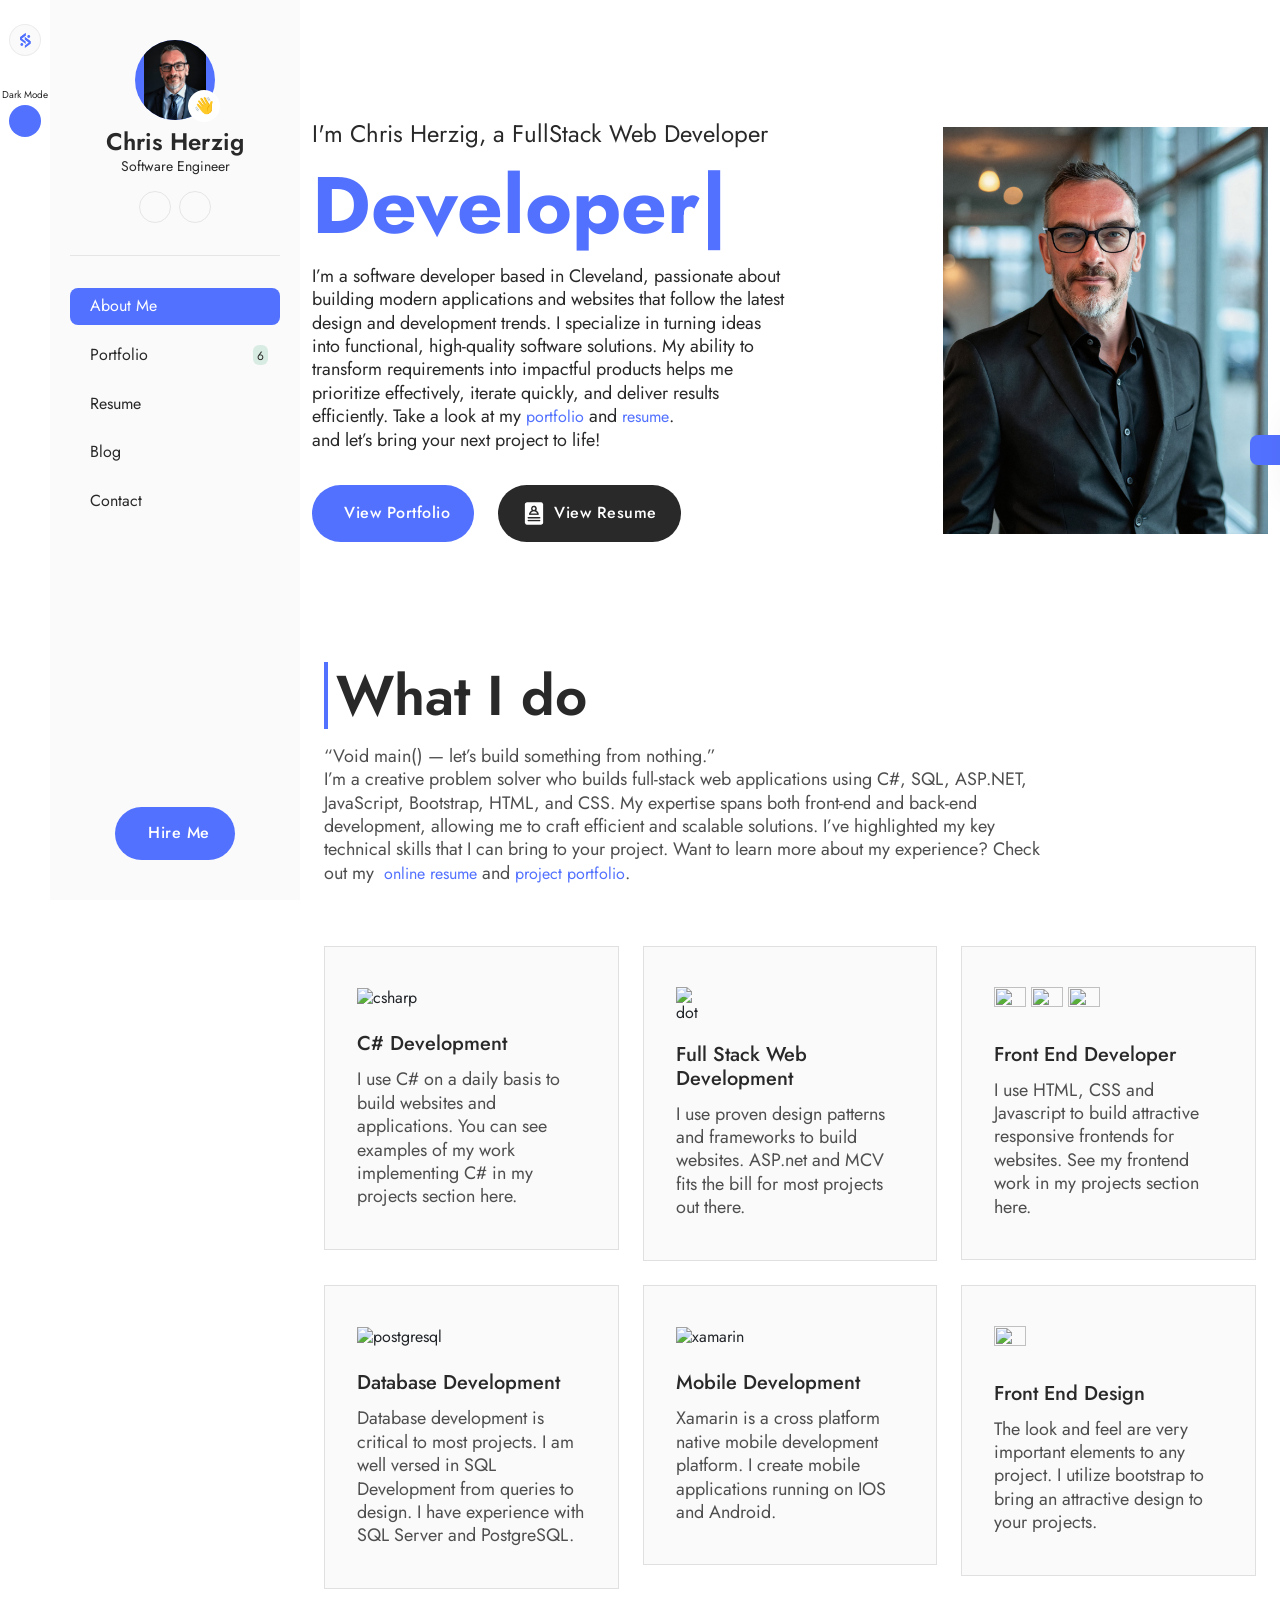
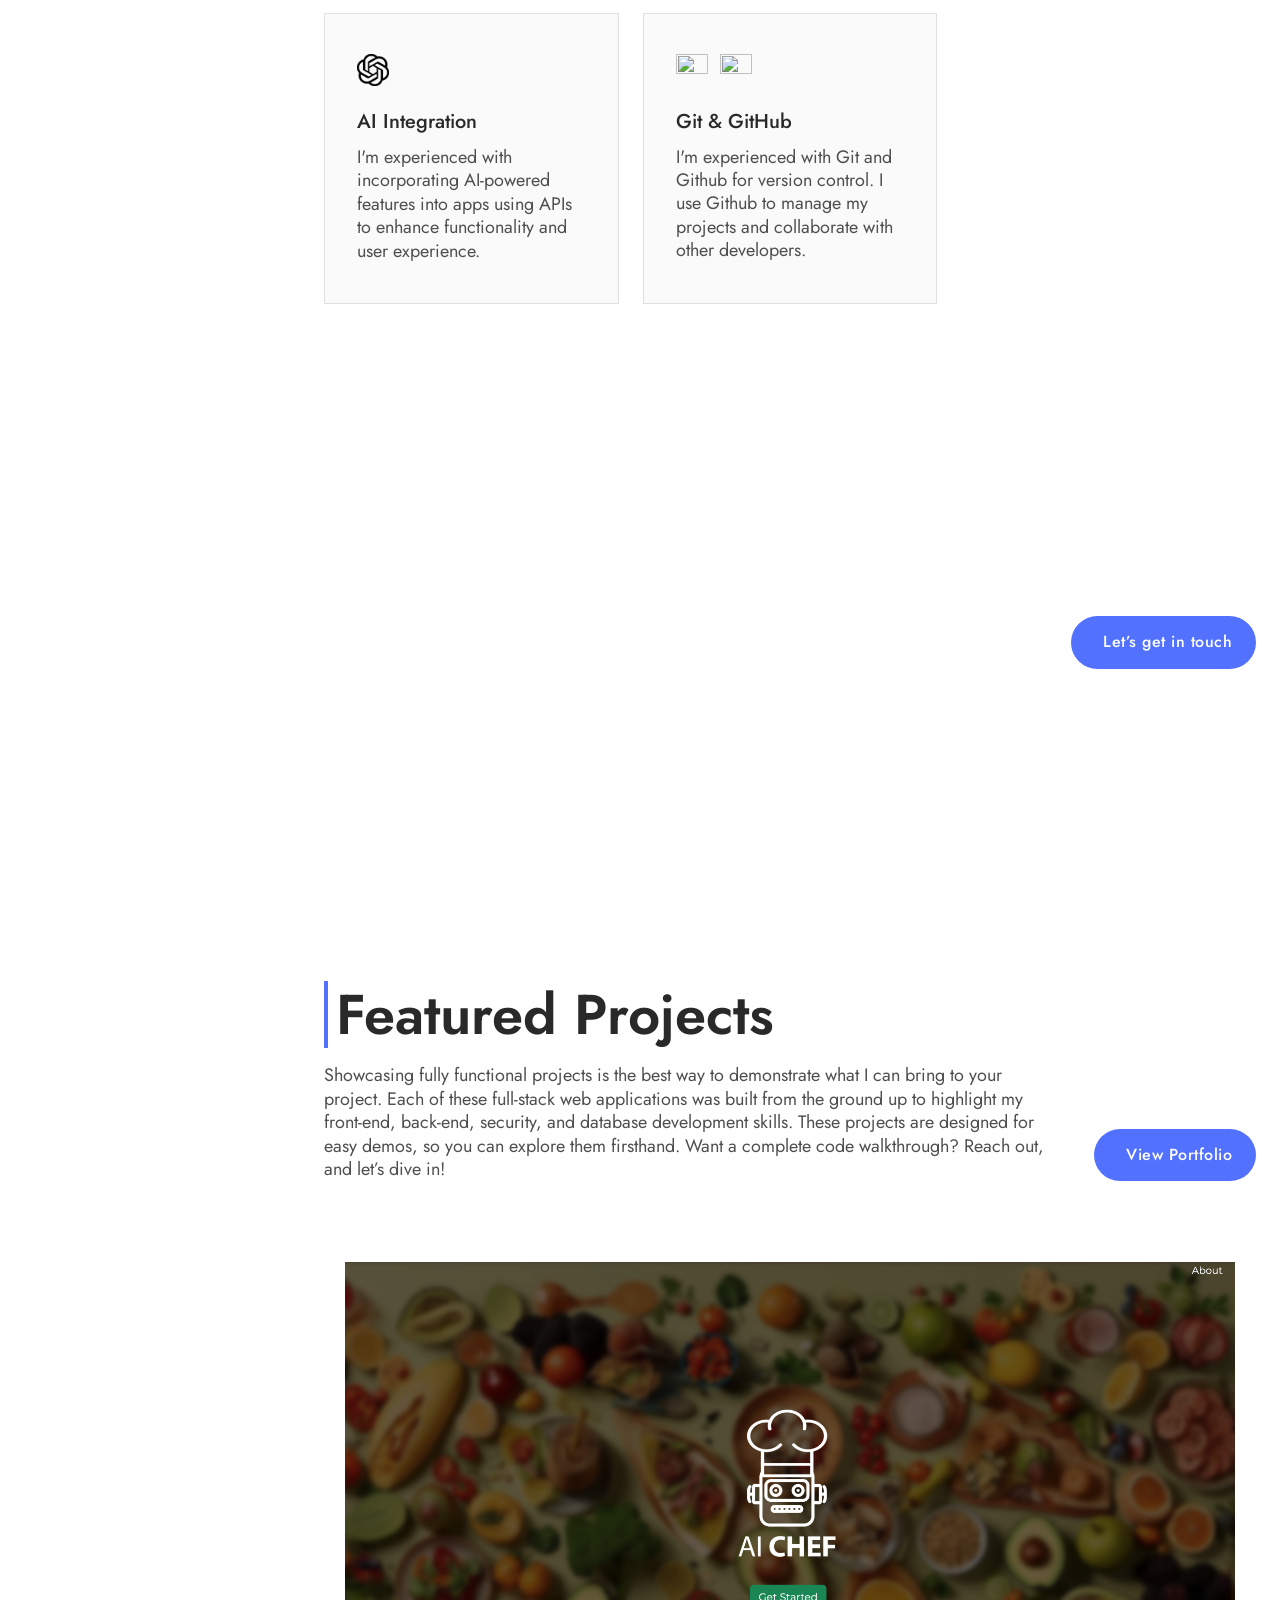
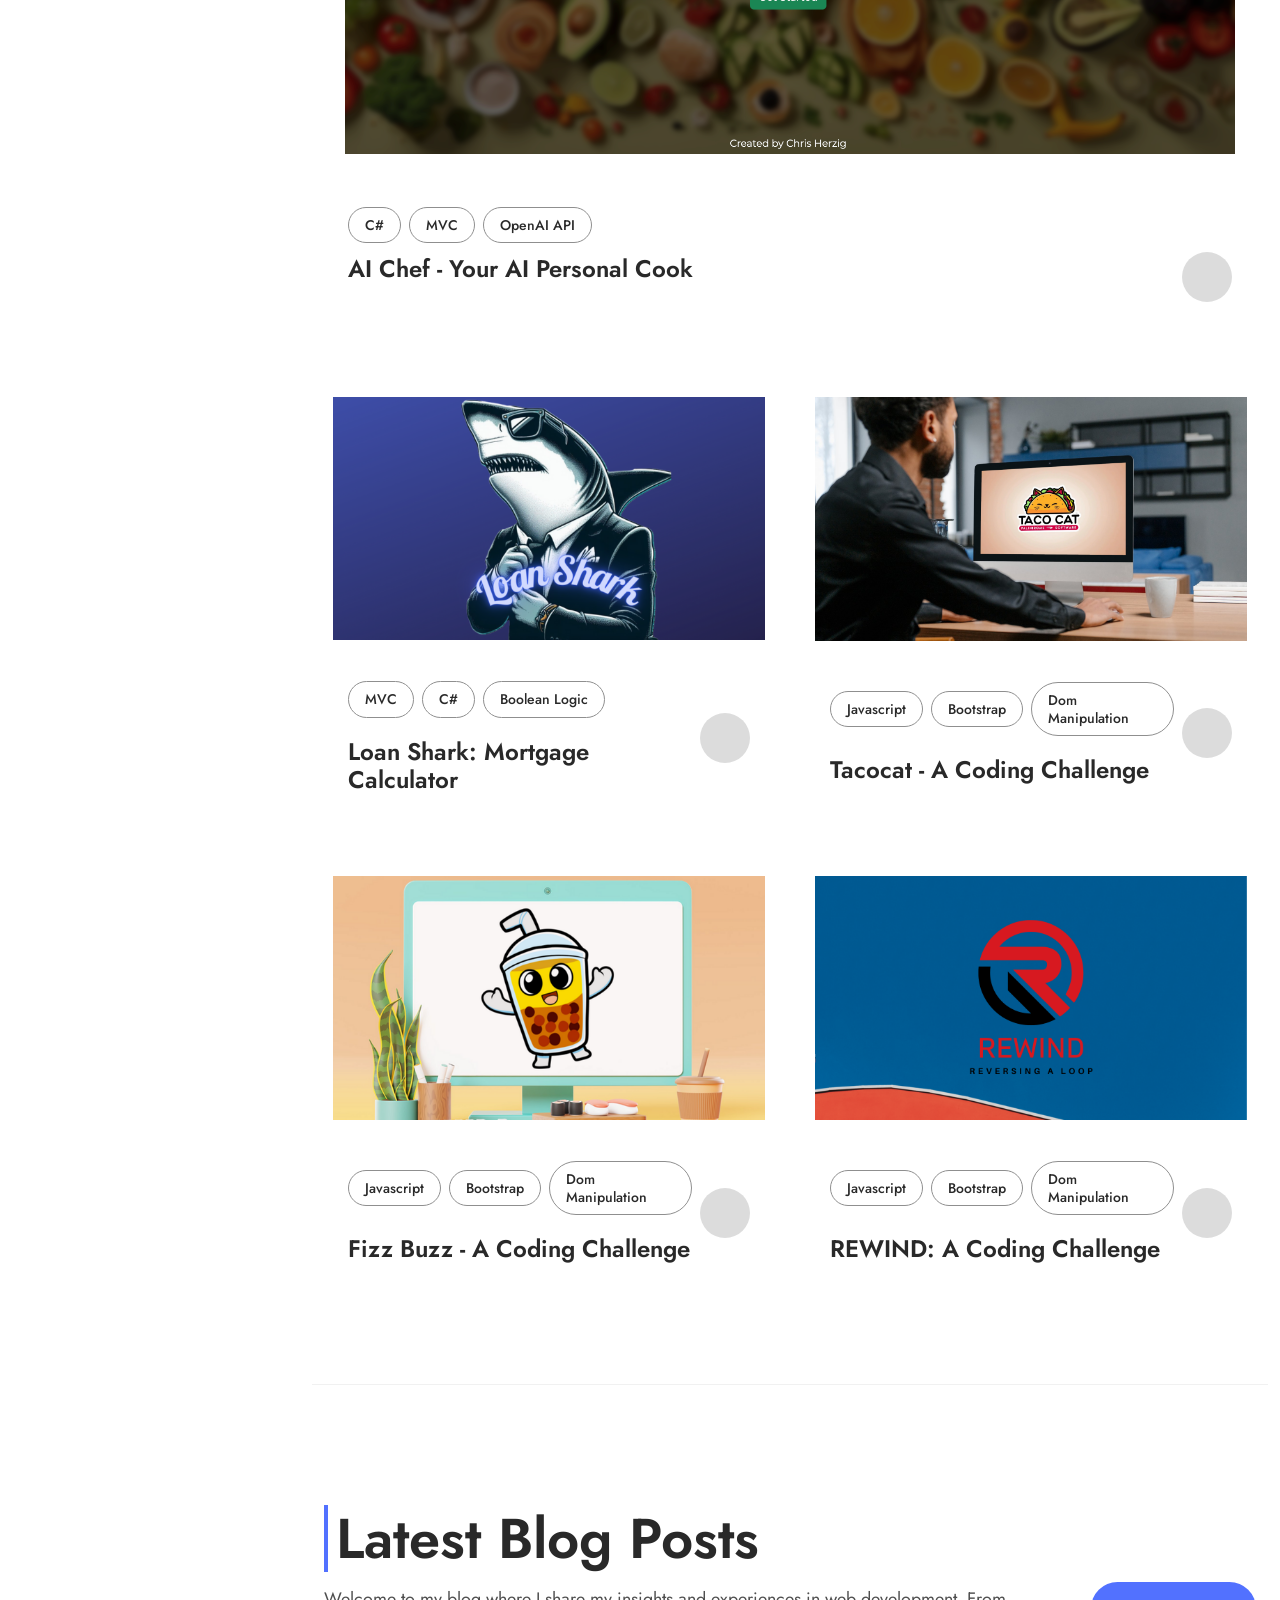
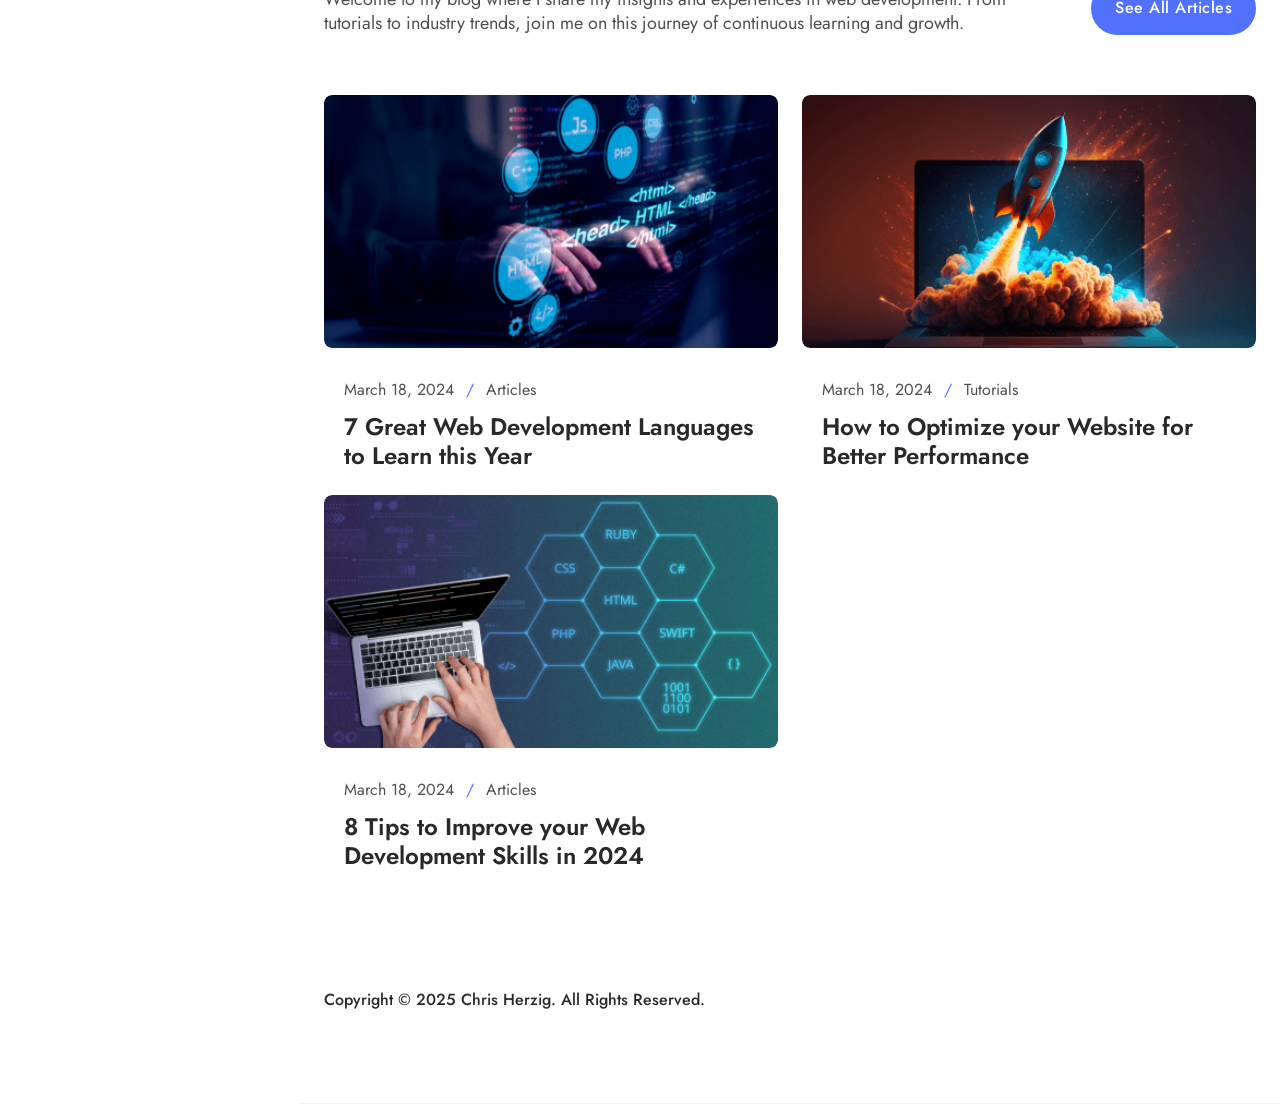
==== commit 00b68866: "Update index.html" ====
--- a/index.html
+++ b/index.html
@@ -424,6 +424,7 @@
                     <h2 class="display-four n5-color fw-semibold">What I do</h2>
                   </div>
                   <p class="fs-seven n4-color mt-2 mt-md-4">
+                    “Void main() — let’s build something from nothing.”<br>
                     I’m a creative problem solver who builds full-stack web applications using C#, SQL, ASP.NET,
                     JavaScript, Bootstrap, HTML, and CSS.
                     My expertise spans both front-end and back-end development, allowing me to craft efficient and
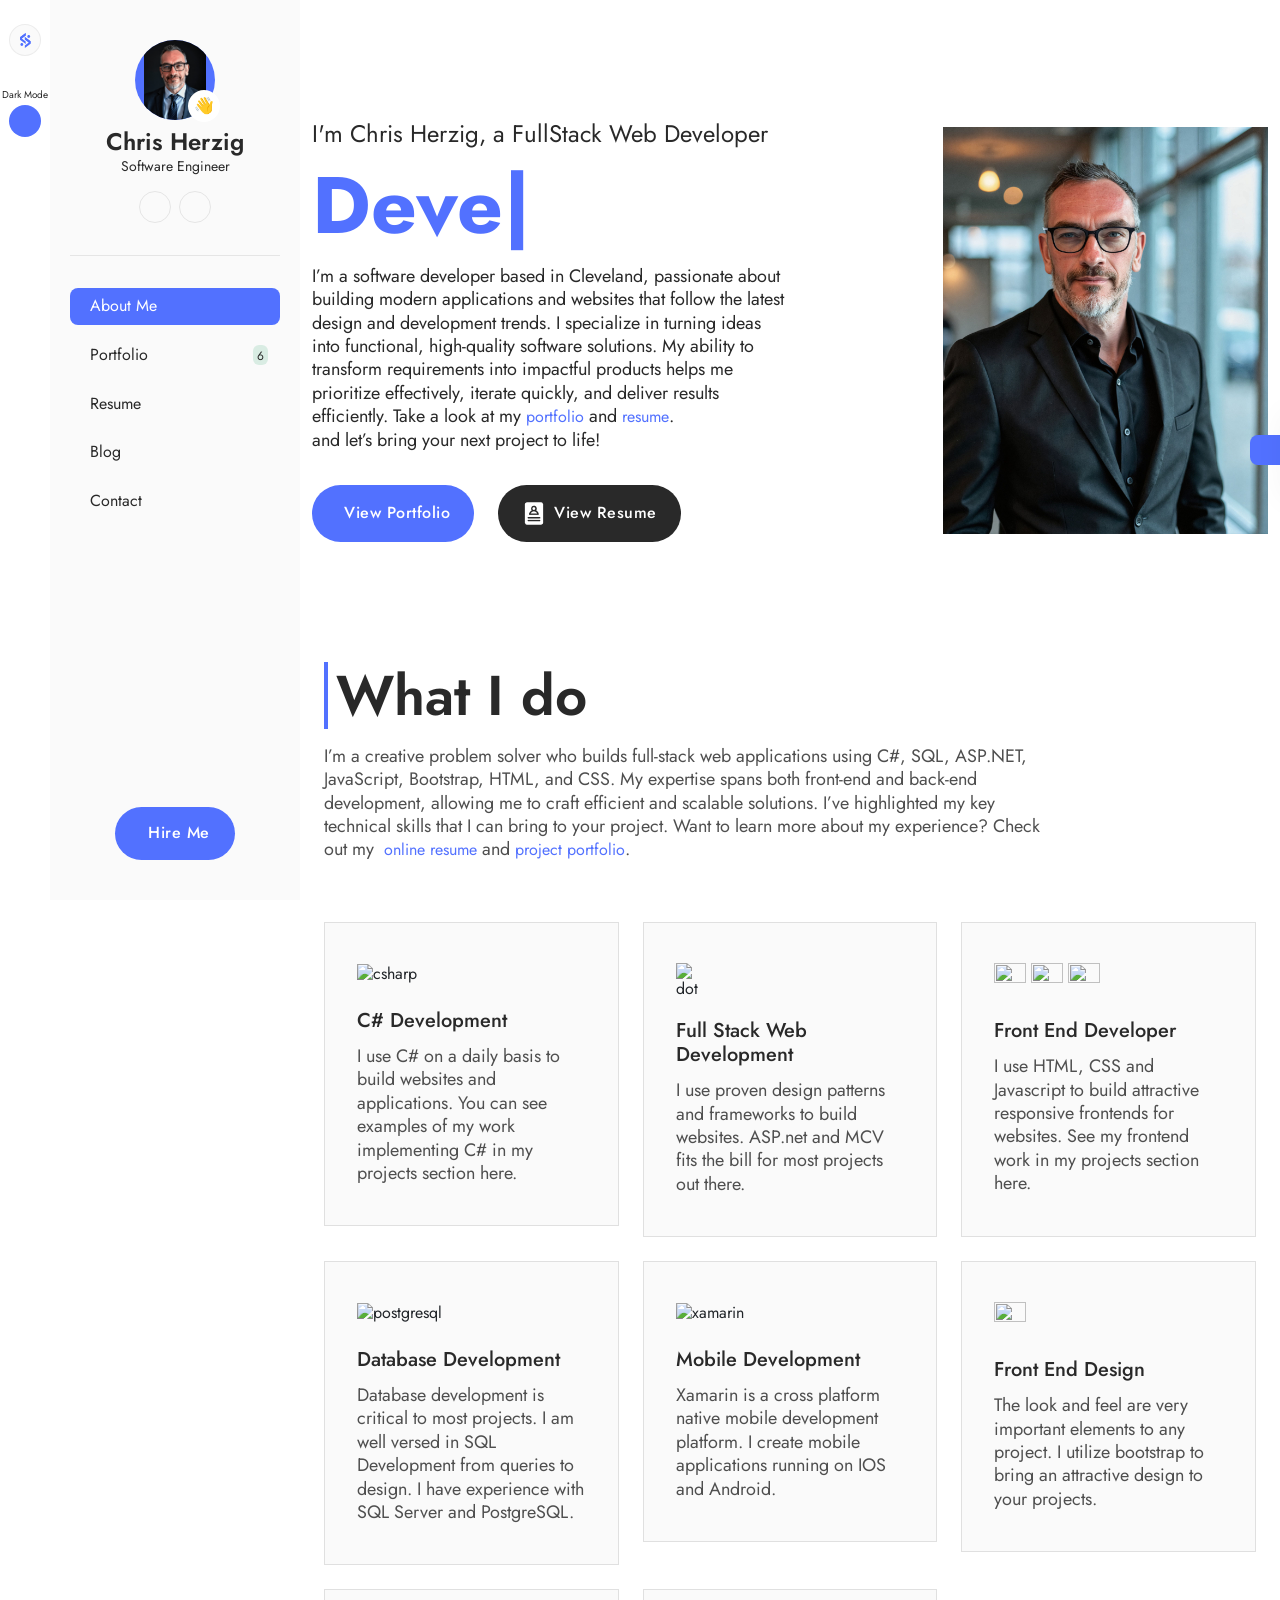
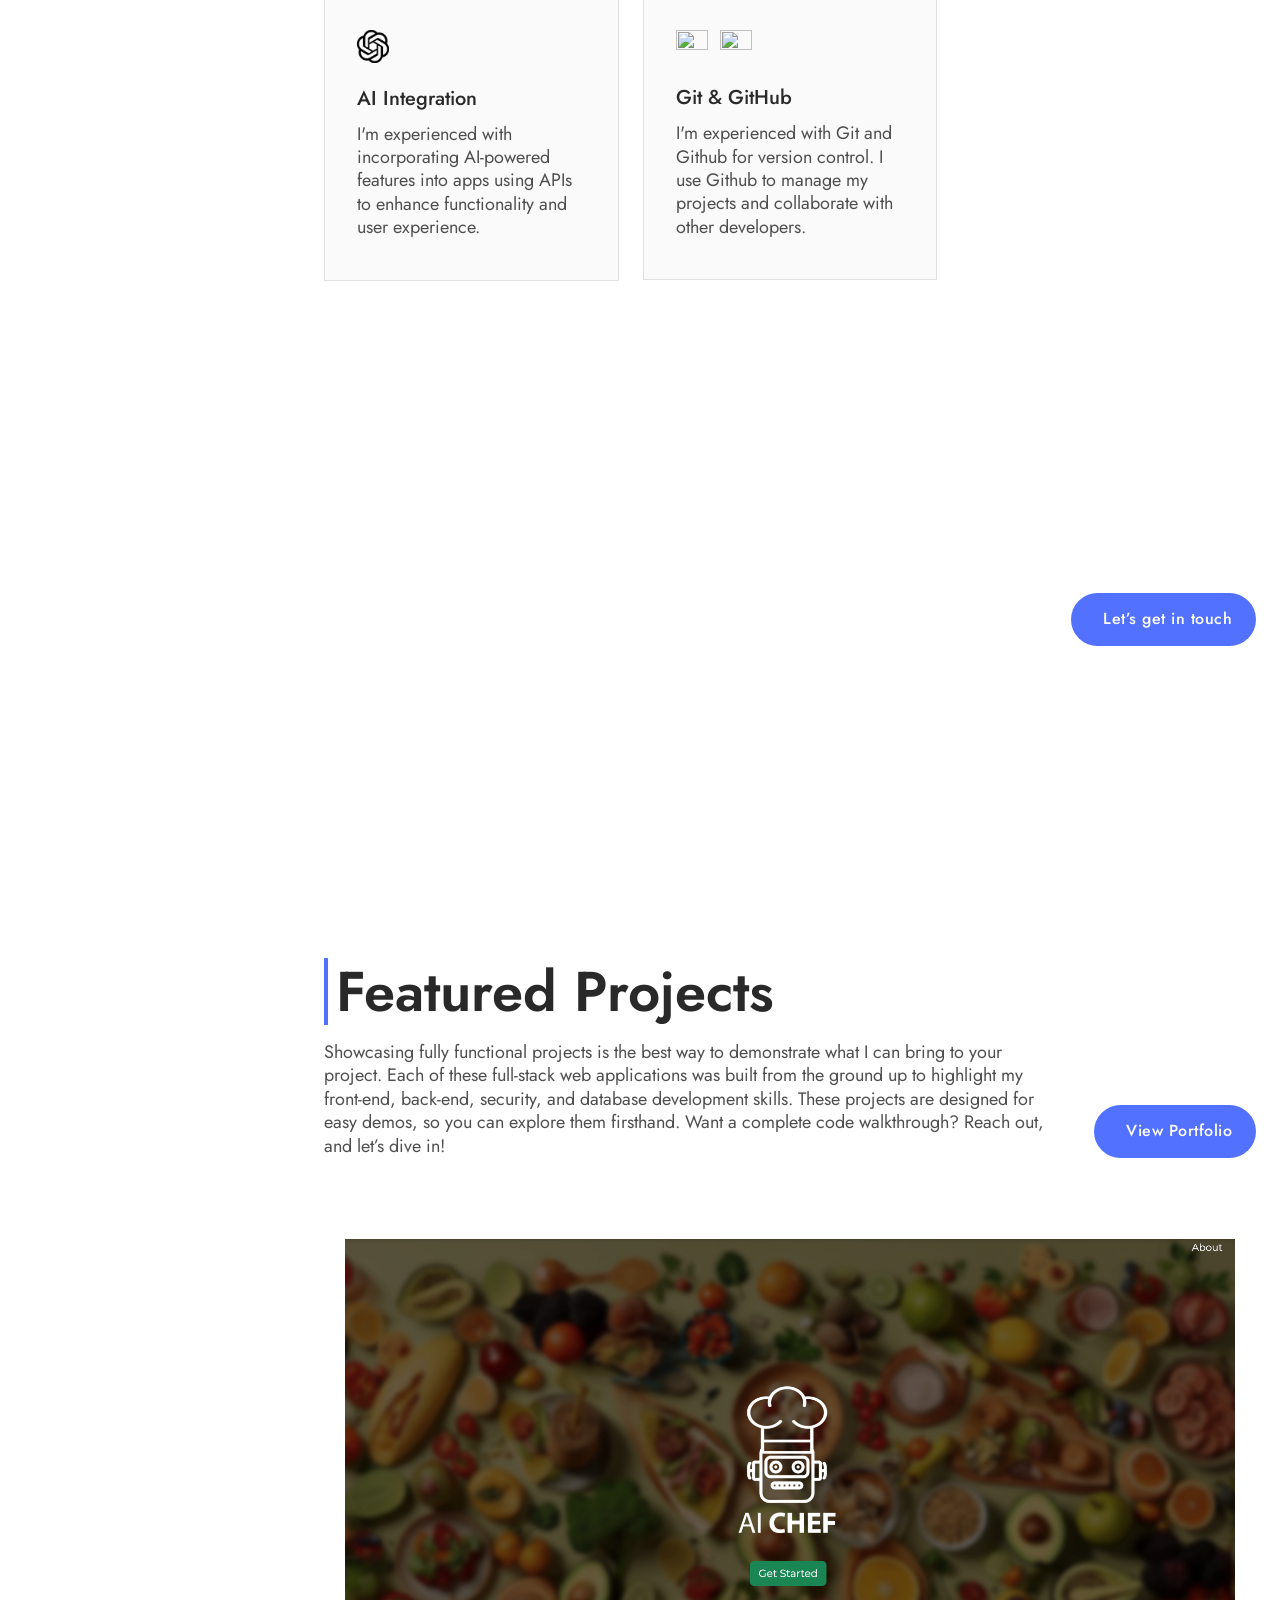
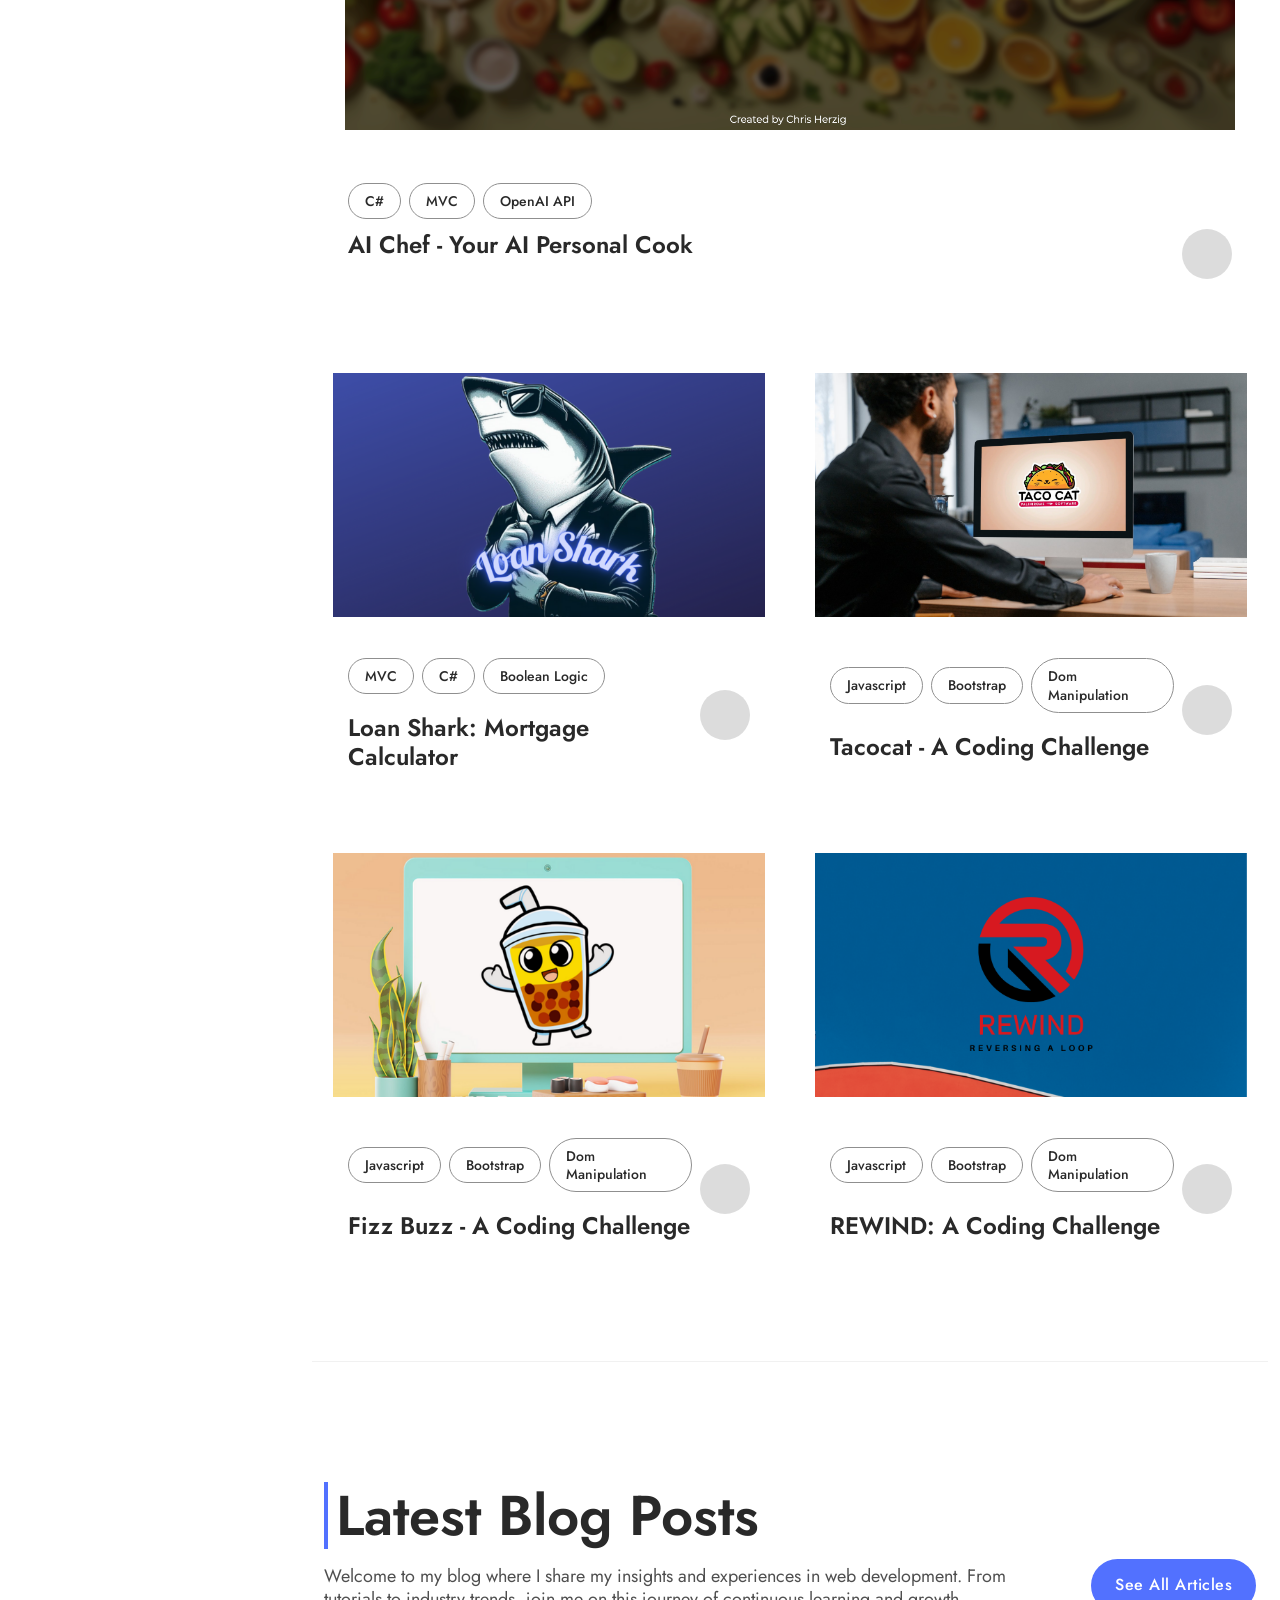
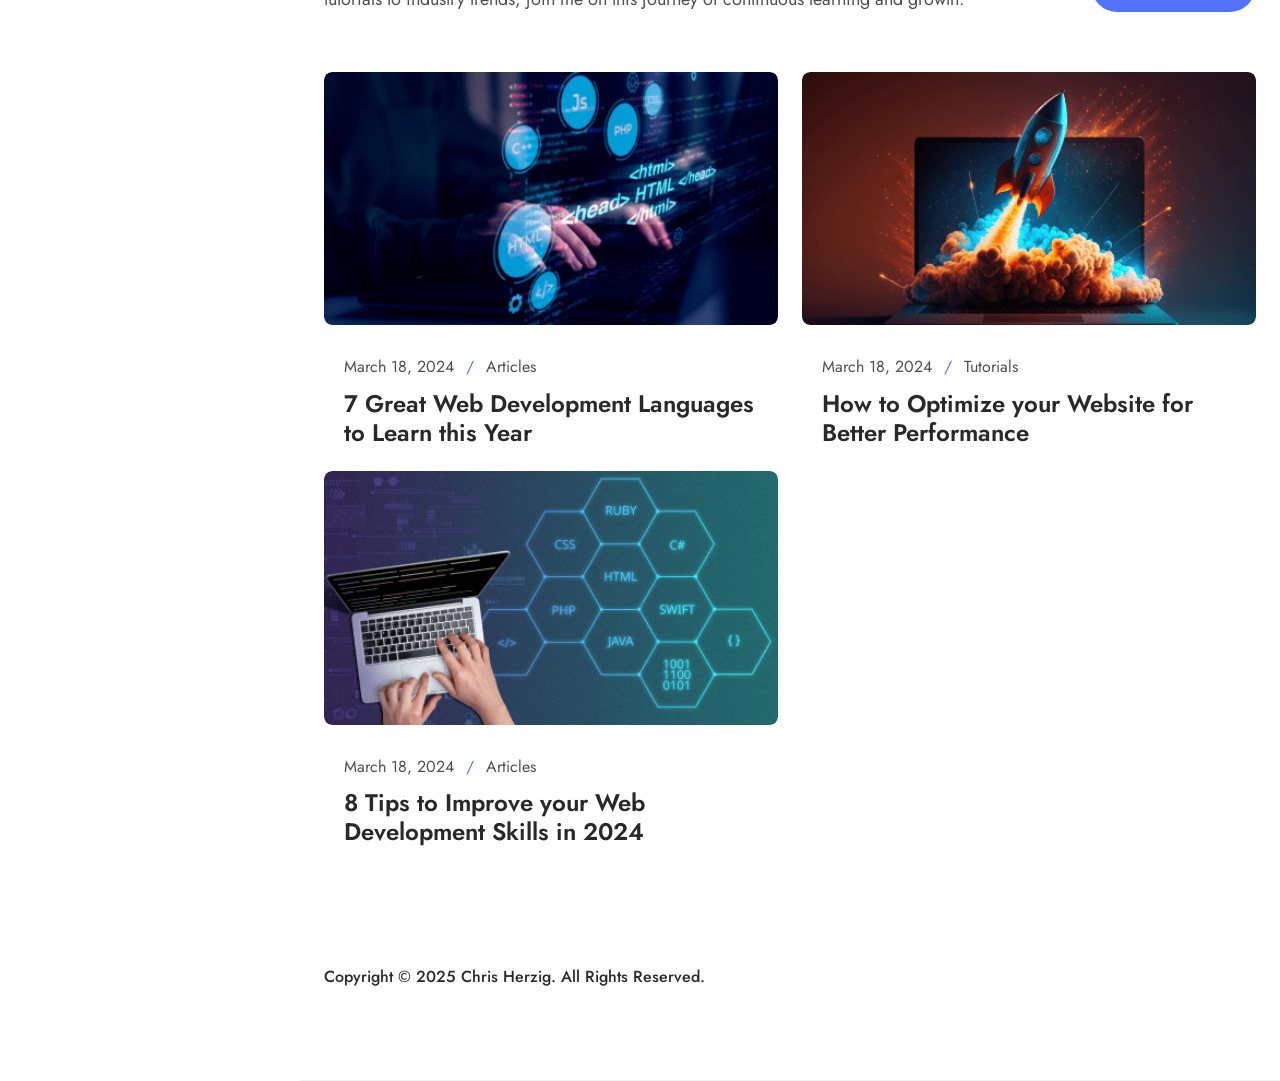
==== commit 4dc9d943: "Update index.html" ====
--- a/index.html
+++ b/index.html
@@ -424,7 +424,6 @@
                     <h2 class="display-four n5-color fw-semibold">What I do</h2>
                   </div>
                   <p class="fs-seven n4-color mt-2 mt-md-4">
-                    “Void main() — let’s build something from nothing.”<br>
                     I’m a creative problem solver who builds full-stack web applications using C#, SQL, ASP.NET,
                     JavaScript, Bootstrap, HTML, and CSS.
                     My expertise spans both front-end and back-end development, allowing me to craft efficient and
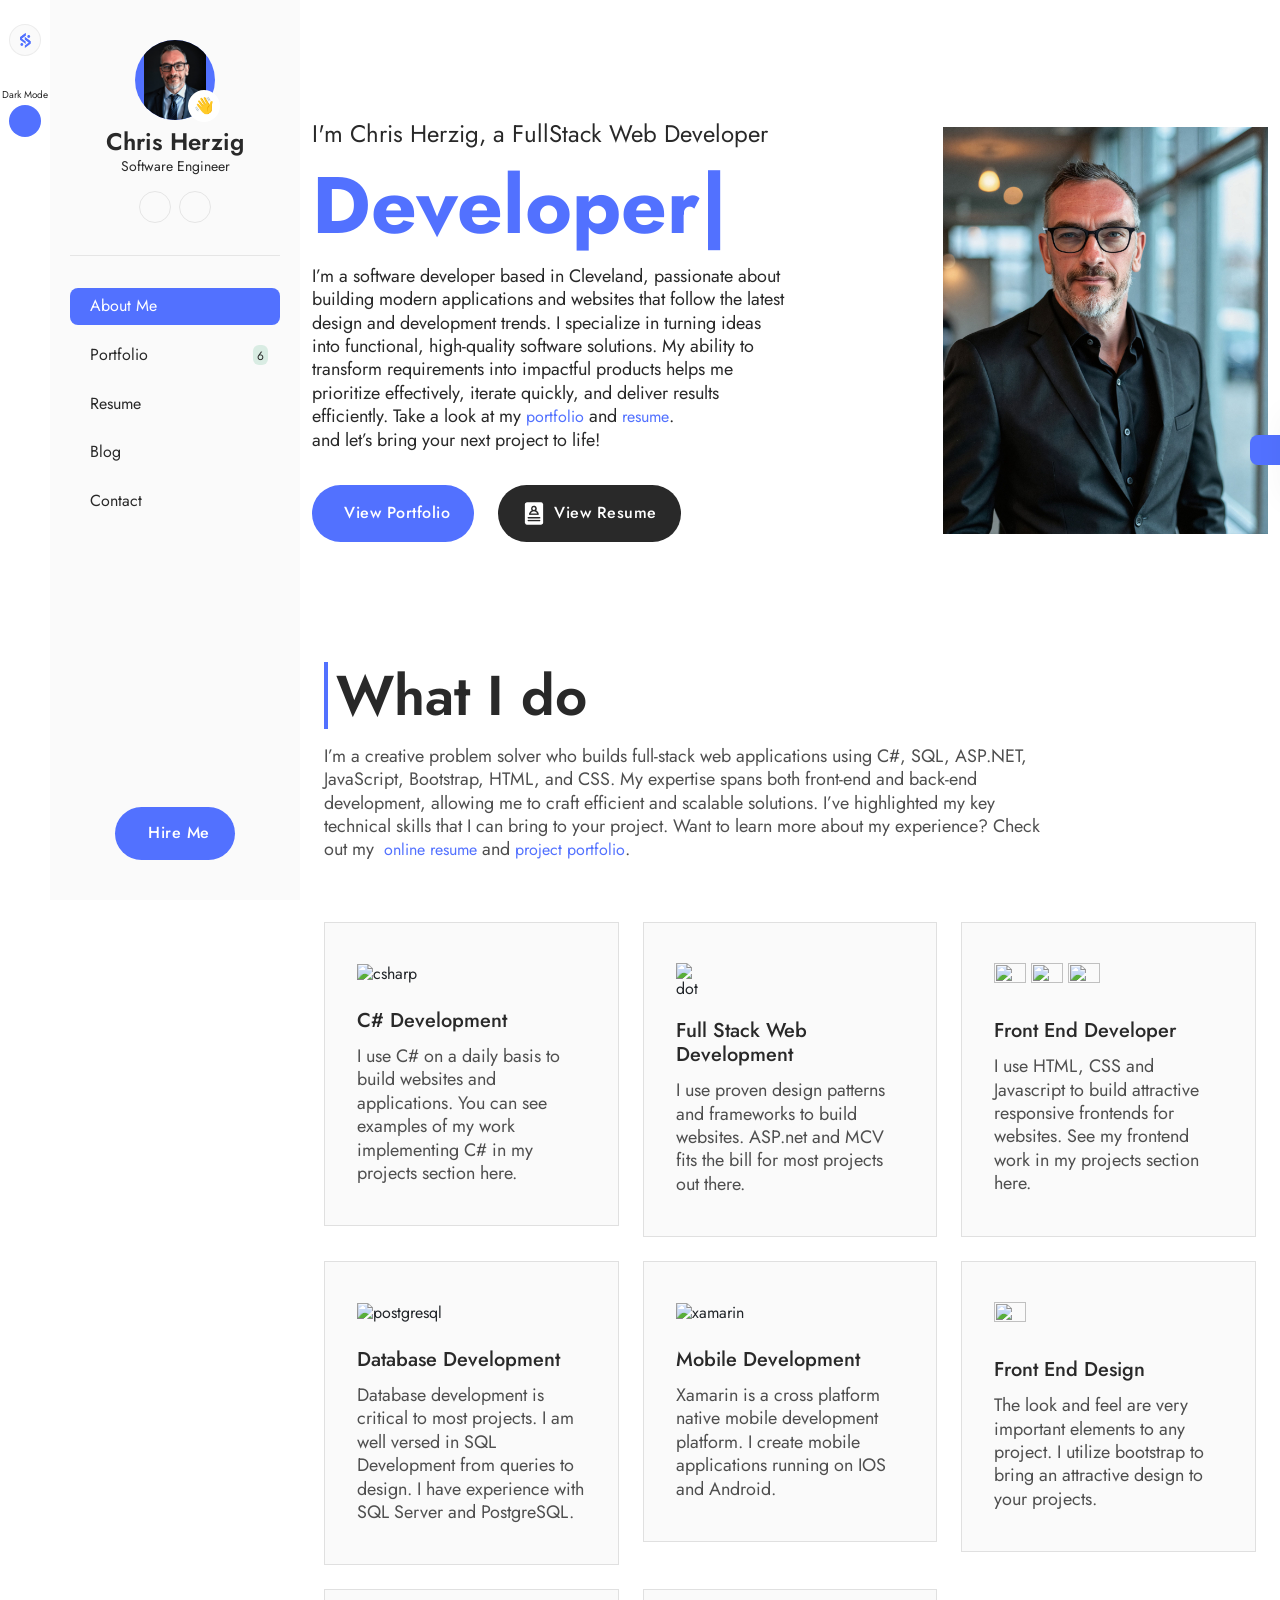
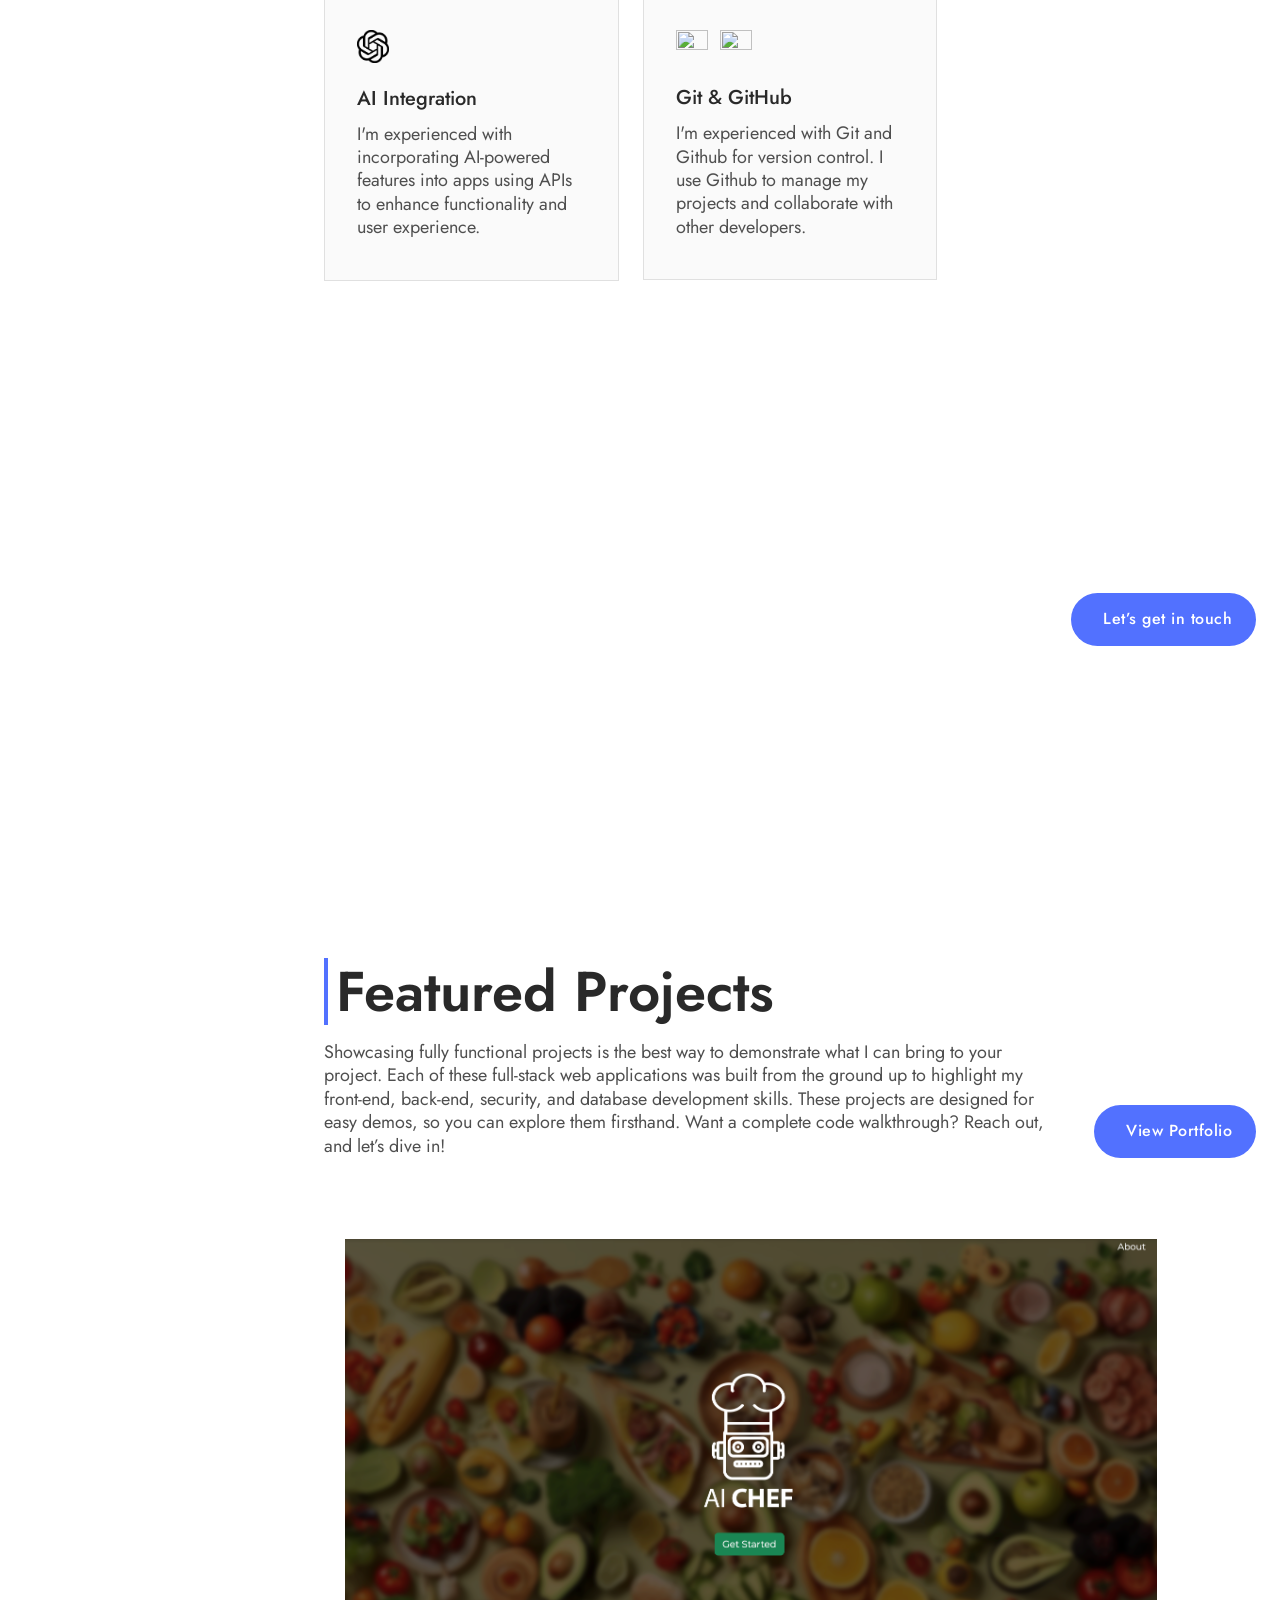
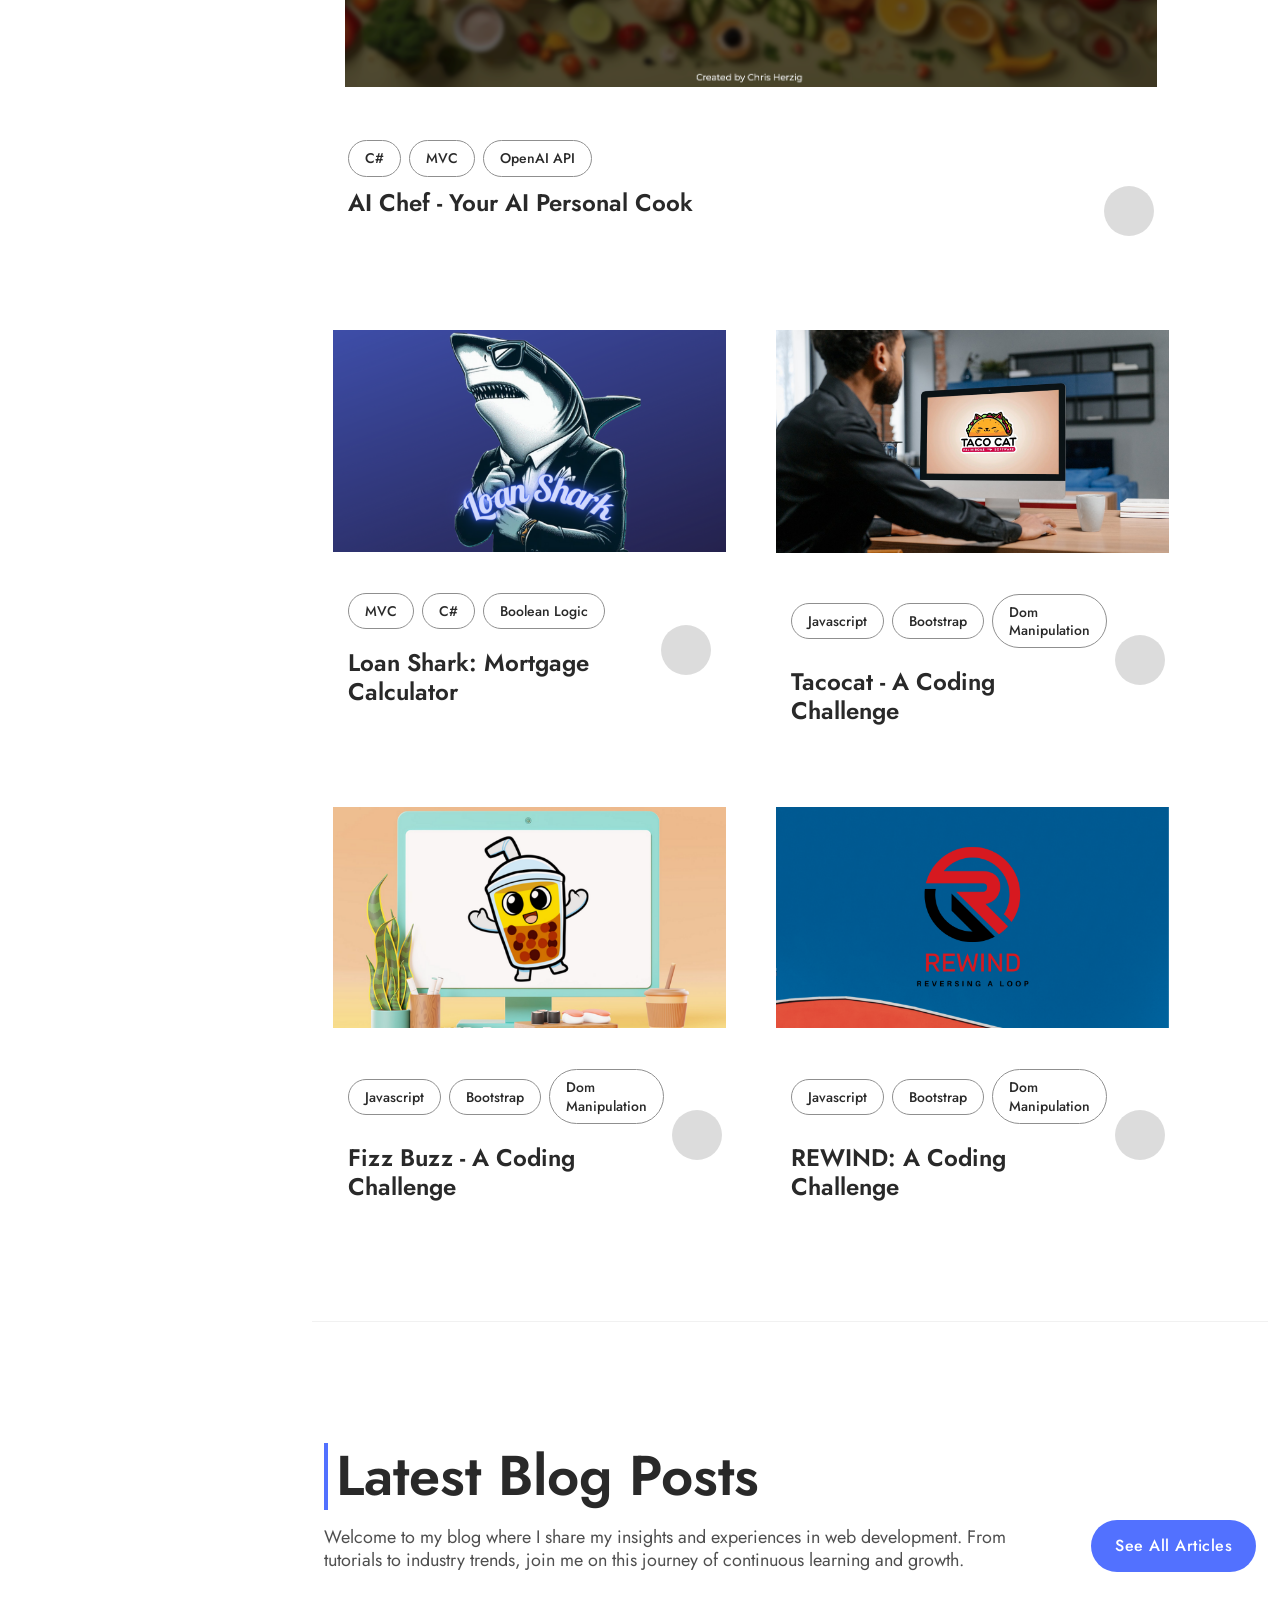
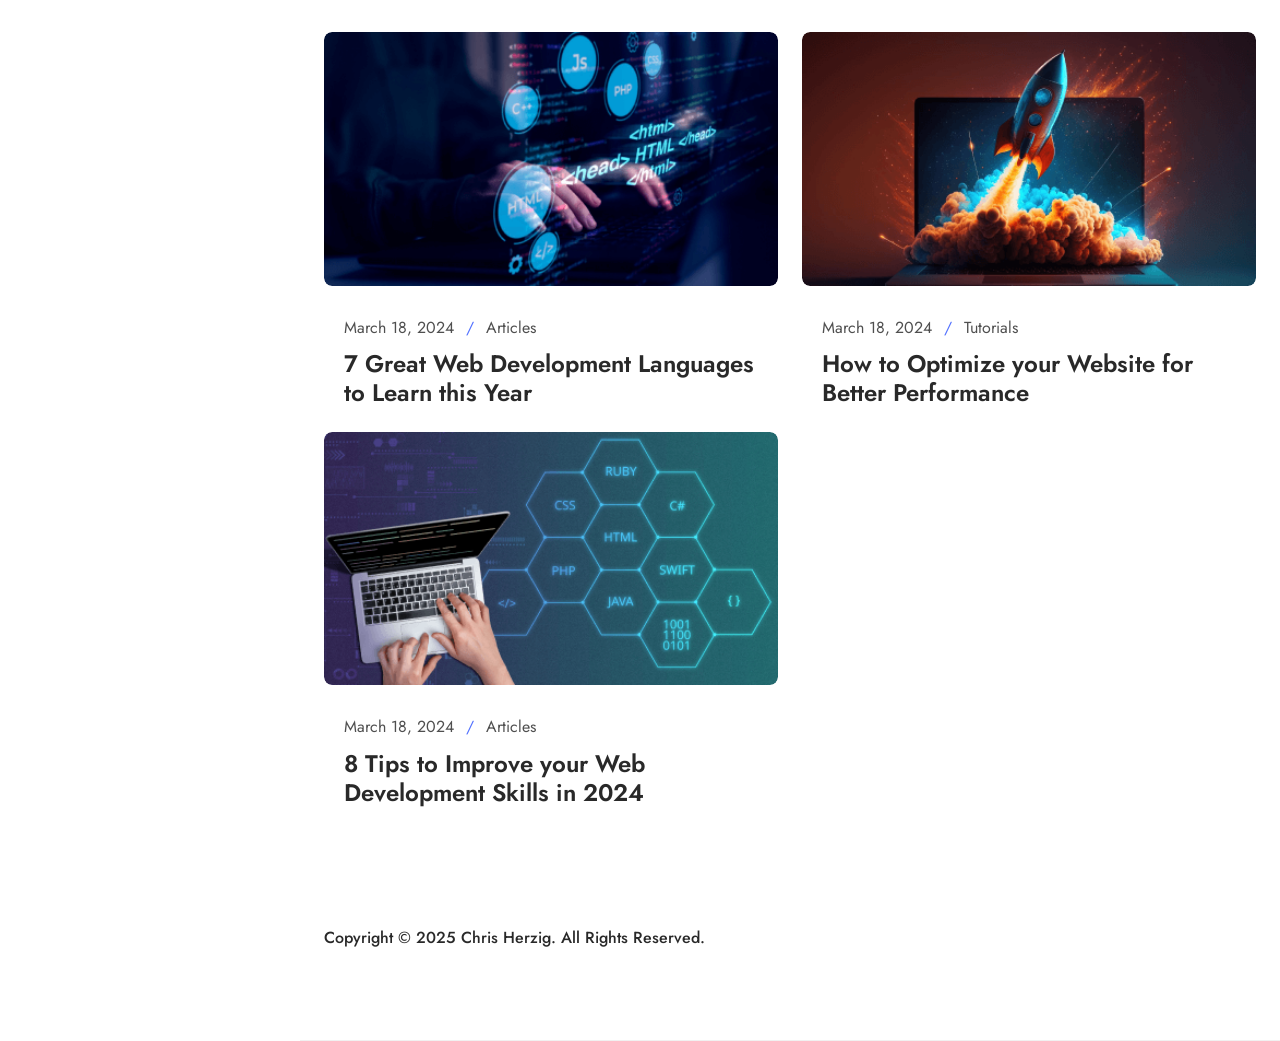
==== commit 09089c73: "Adjusted pic sizes on index.html" ====
--- a/index.html
+++ b/index.html
@@ -617,12 +617,12 @@
                   <i class="ph ph-arrow-right"></i>View Portfolio
                 </a>
               </div>
-              <div data-aos="fade-up" data-aos-duration="800" class="col-xl-12">
+              <div data-aos="fade-up" data-aos-duration="800" class="col-xl-11">
                 <div class="project-card">
                   <a href="portfolio_details6.html" class="thumb d-block">
                     <div class="post-thumb">
                       <div class="post-thumb-inner">
-                        <img src="./assets/images/AIChefFrench.png" alt="..." class="w-80 p-5" />
+                        <img src="./assets/images/AIChefFrench.png" alt="..." class="w-100 p-2" />
                       </div>
                     </div>
                     <div class="post-thumb">
@@ -632,7 +632,7 @@
                     </div>
                   </a>
 
-                  <div class="d-flex justify-content-between gap-2 align-items-center pt-1 pt-md-8 px-3 px-md-6">
+                  <div class="d-flex justify-content-between gap-2 align-items-center pt-4 pt-md-8 px-3 px-md-6">
                     <div>
                       <div class="d-flex gap-2 align-items-center">
                         <a href="javascript:void(0)"
@@ -661,12 +661,12 @@
                           <div class="post-thumb">
                             <div class="post-thumb-inner">
                               <img src="./assets/images/LSSSS.png" style="object-fit: cover;" loading="lazy" alt="..."
-                                class="h-100 p-2" />
+                                class="w-100 p-2" />
                             </div>
                           </div>
                           <div class="post-thumb">
                             <div class="post-thumb-inner">
-                              <img src="./assets/images/LSLogo.png" loading="lazy" alt="..." class="h-100 p-2" />
+                              <img src="./assets/images/LSLogo.png" loading="lazy" alt="..." class="w-100 p-2" />
                             </div>
                           </div>
                         </a>
@@ -745,7 +745,7 @@
                           <div class="post-thumb">
                             <div class="post-thumb-inner">
                               <img src="./assets/images/FizzBuzzMU.png" loading="lazy" alt="..."
-                                class="p-2" height="300px" />
+                                class="w-100 p-2" />
                             </div>
                           </div>
                         </a>
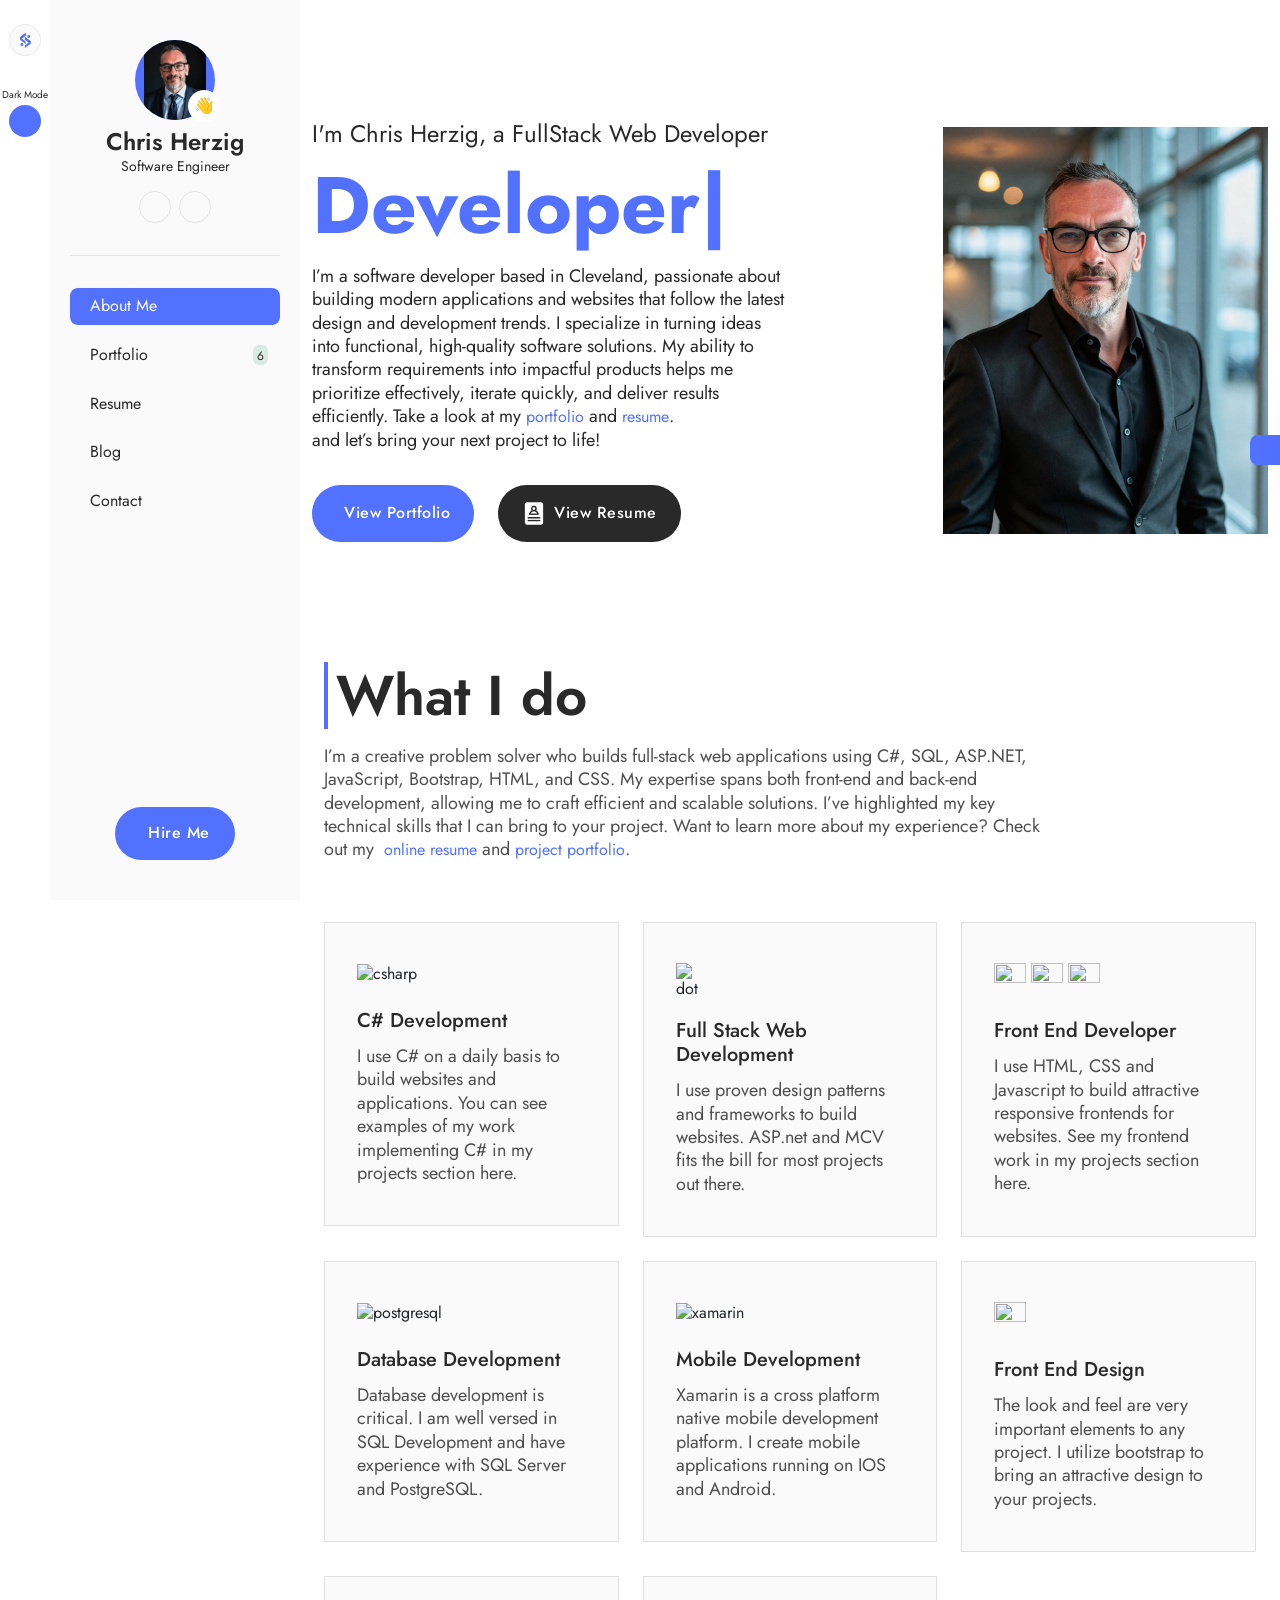
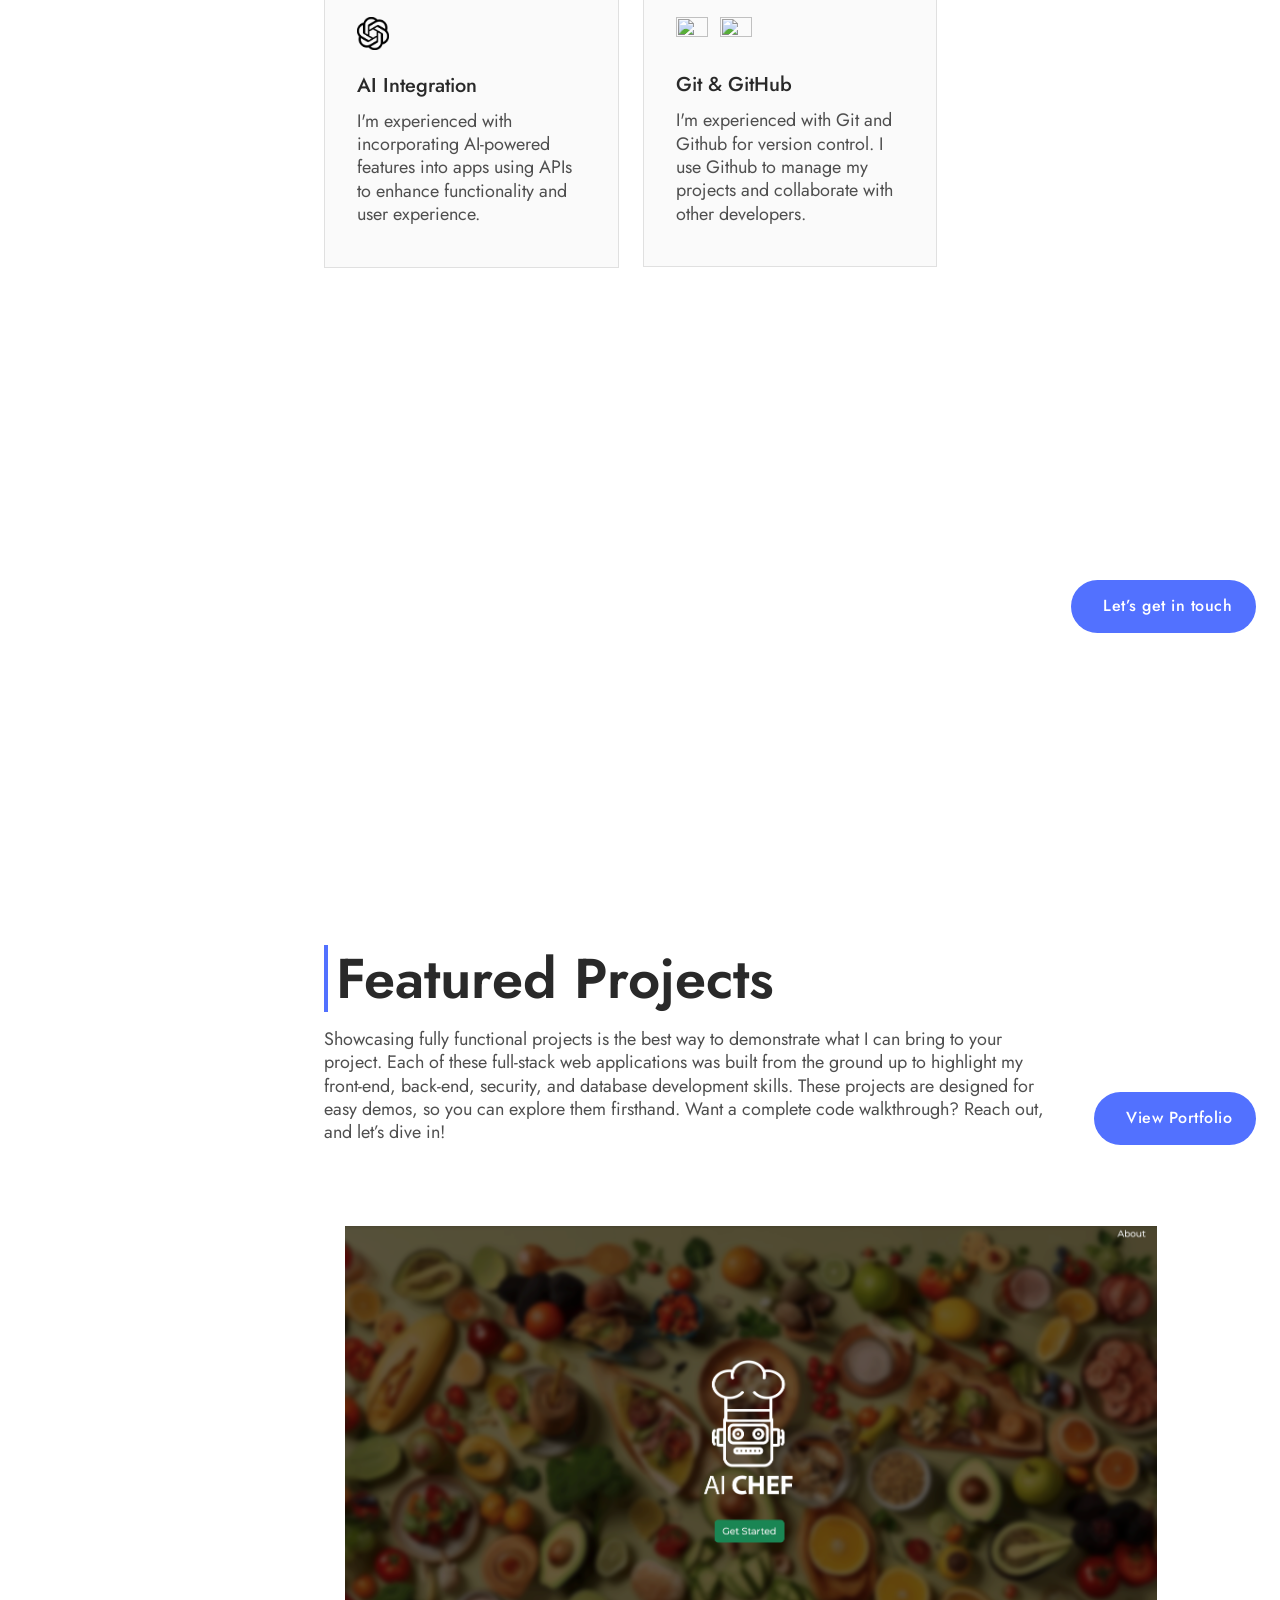
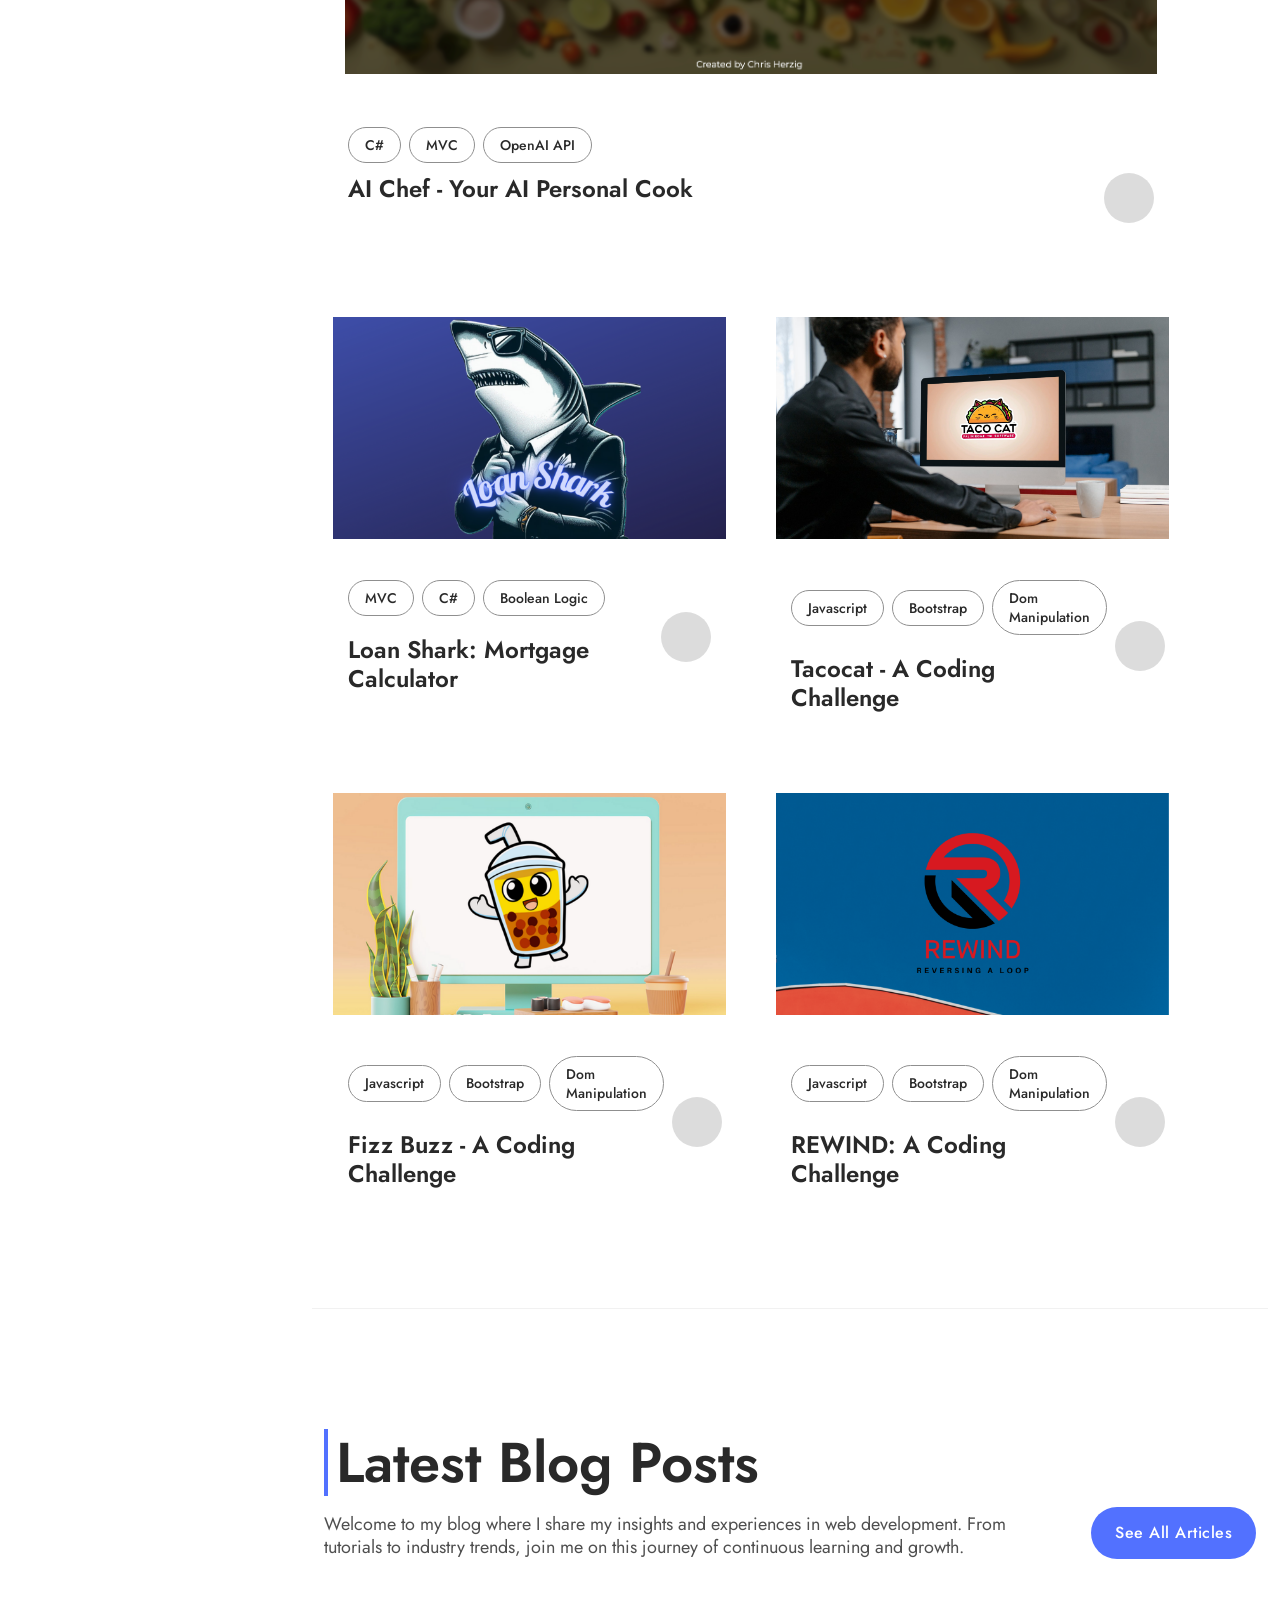
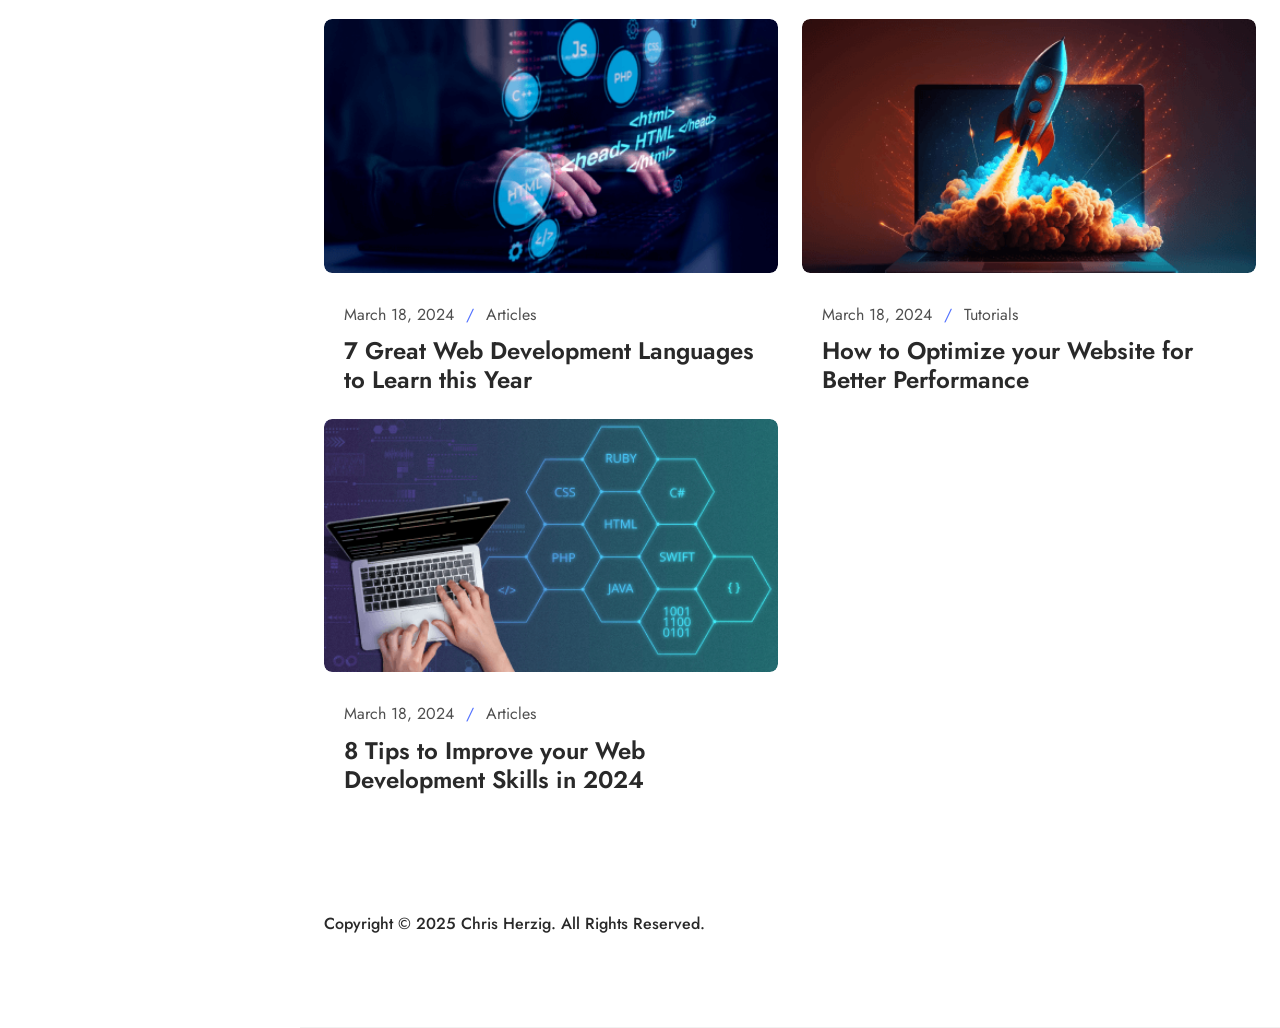
==== commit 46733b21: "Adjusted text length in database card" ====
--- a/index.html
+++ b/index.html
@@ -501,8 +501,7 @@
                       Database Development
                     </h4>
                     <p class="fs-seven n4-color">
-                      Database development is critical to most projects. I am well versed in SQL Development from
-                      queries to design. I have experience with SQL Server and PostgreSQL.
+                      Database development is critical. I am well versed in SQL Development and have experience with SQL Server and PostgreSQL.
                     </p>
                   </div>
                 </div>
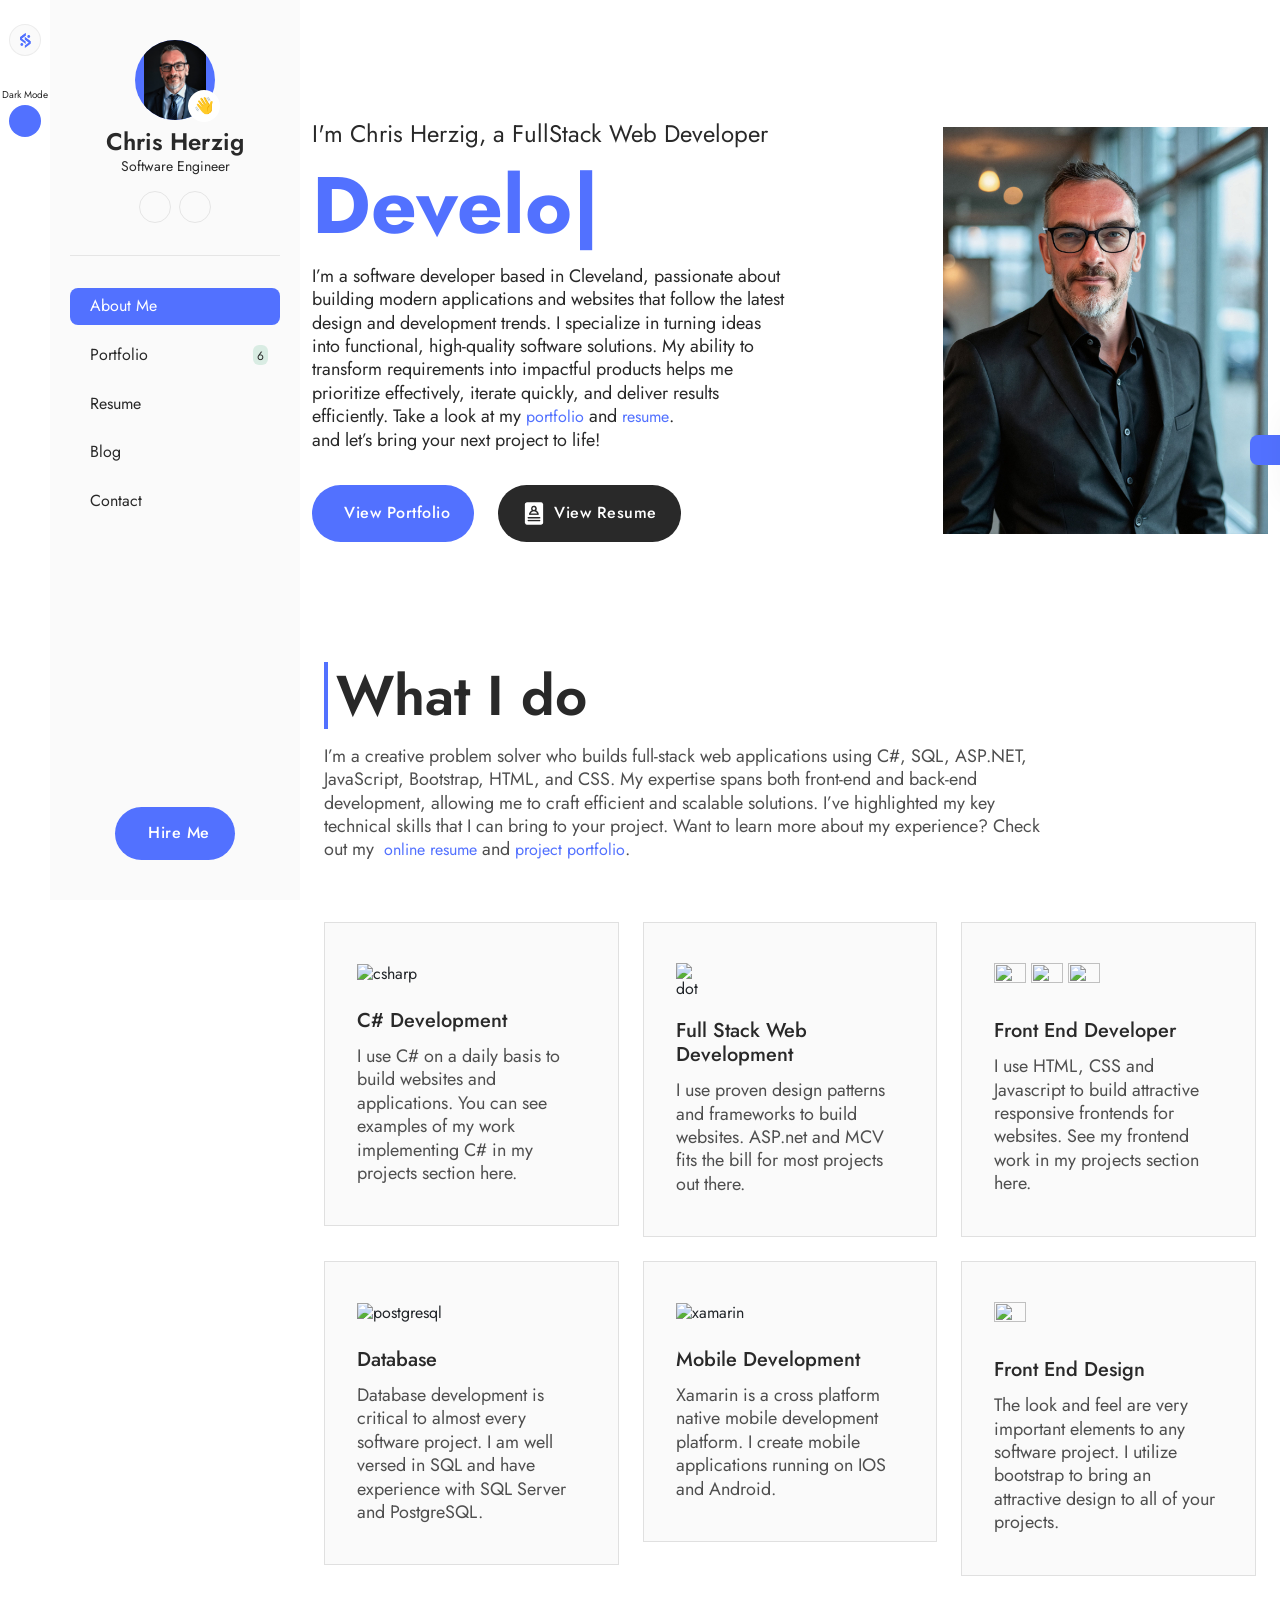
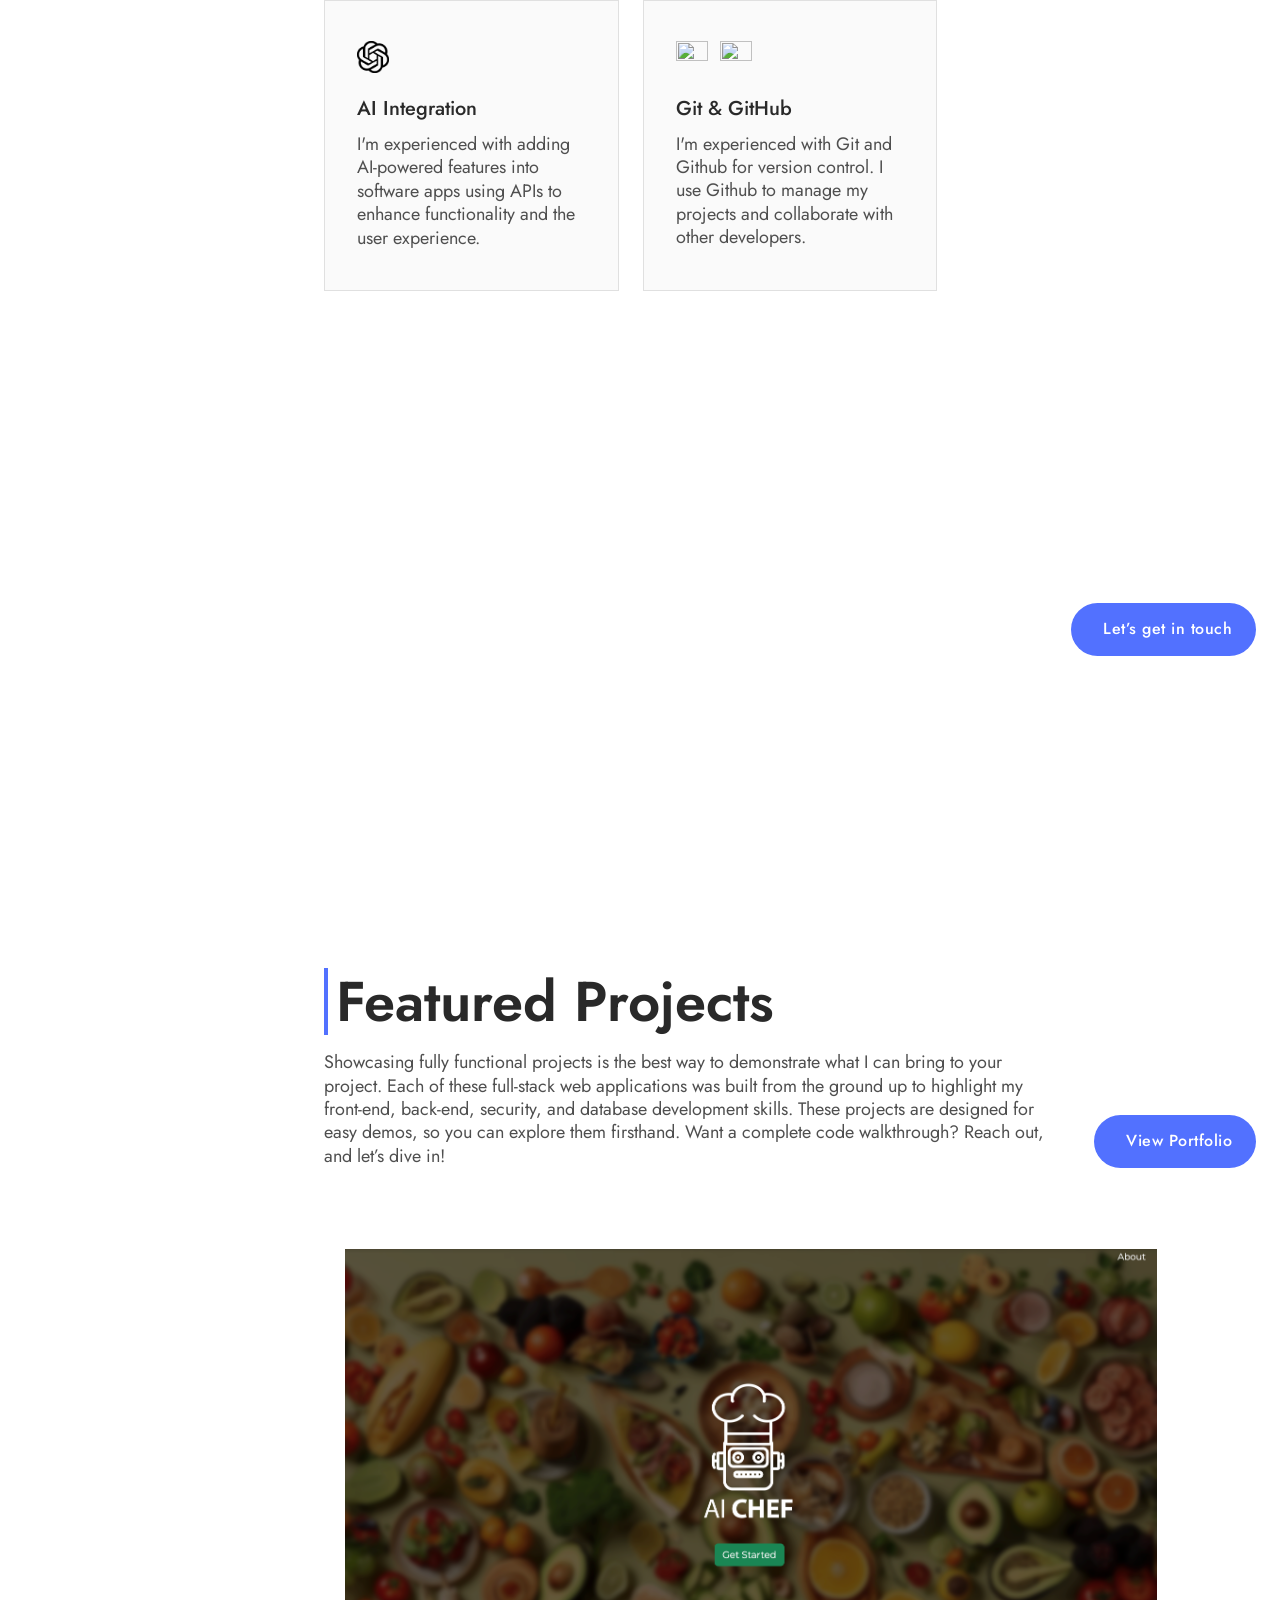
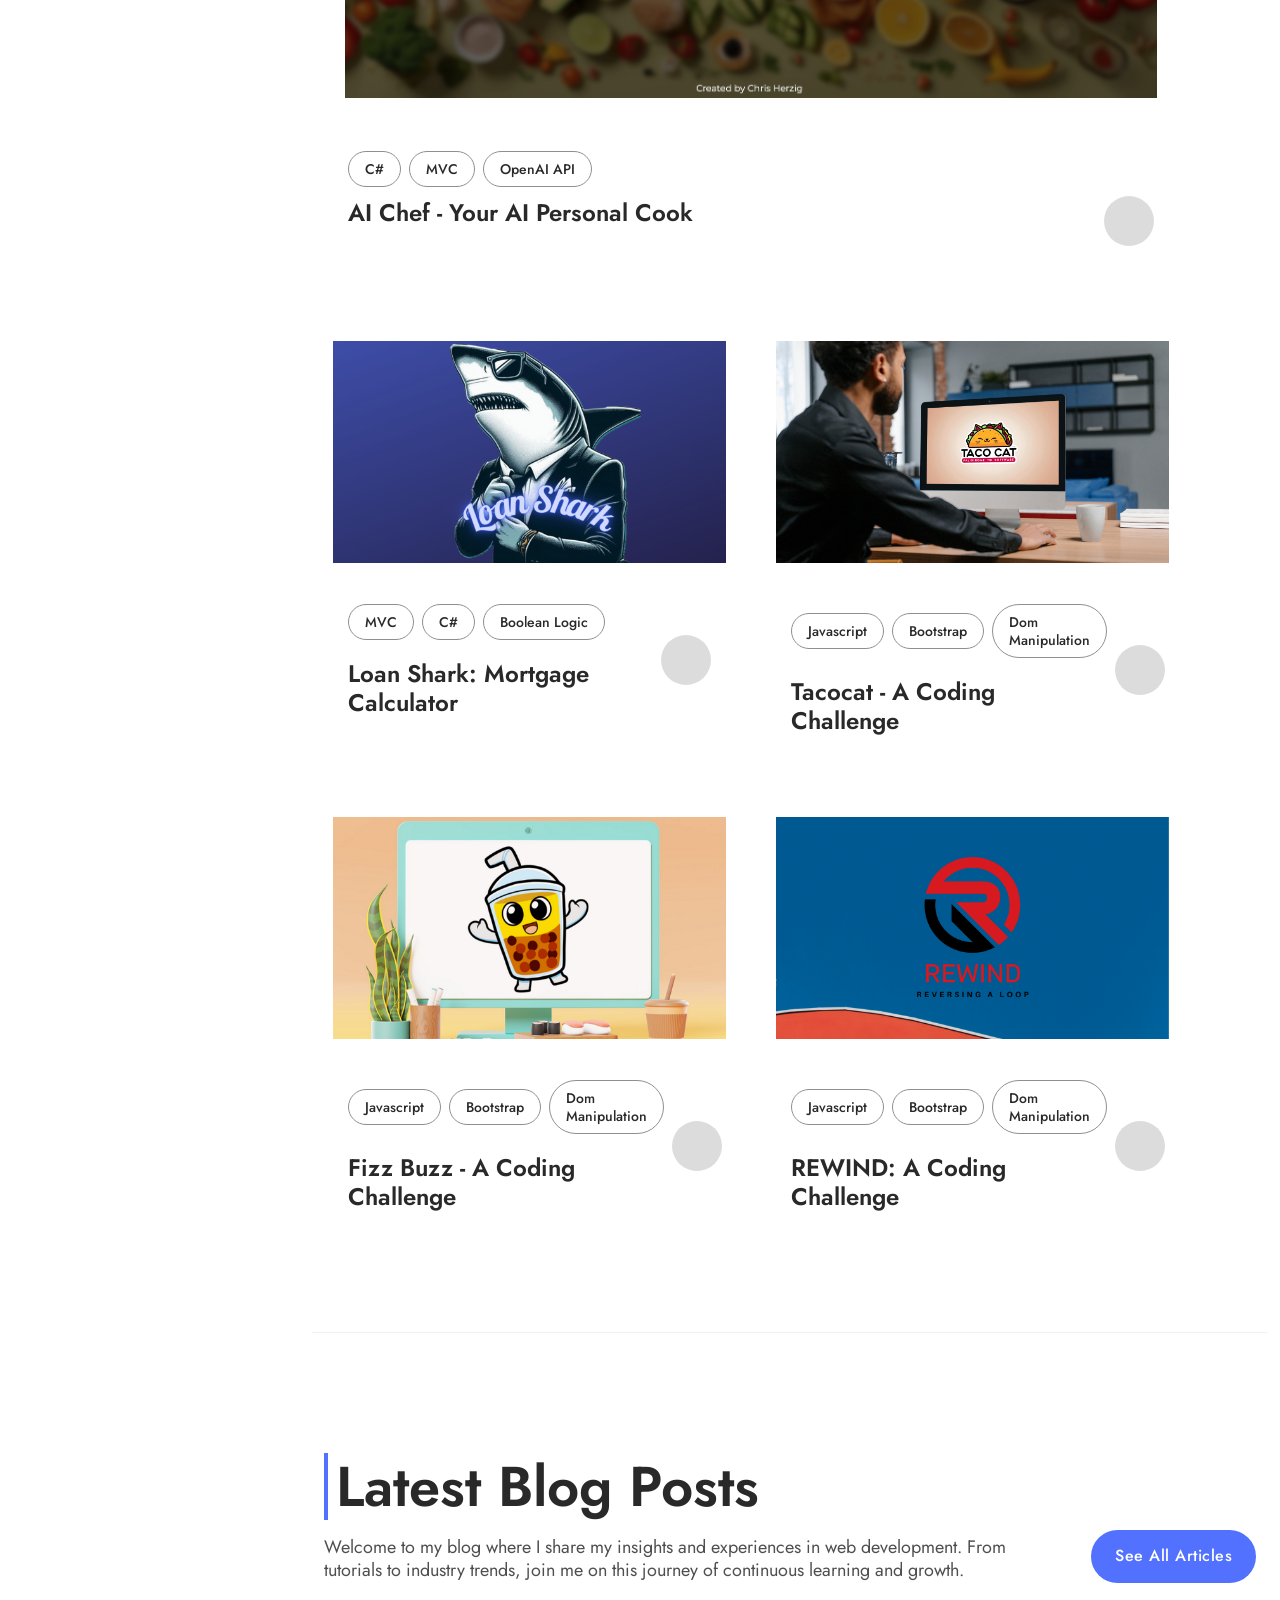
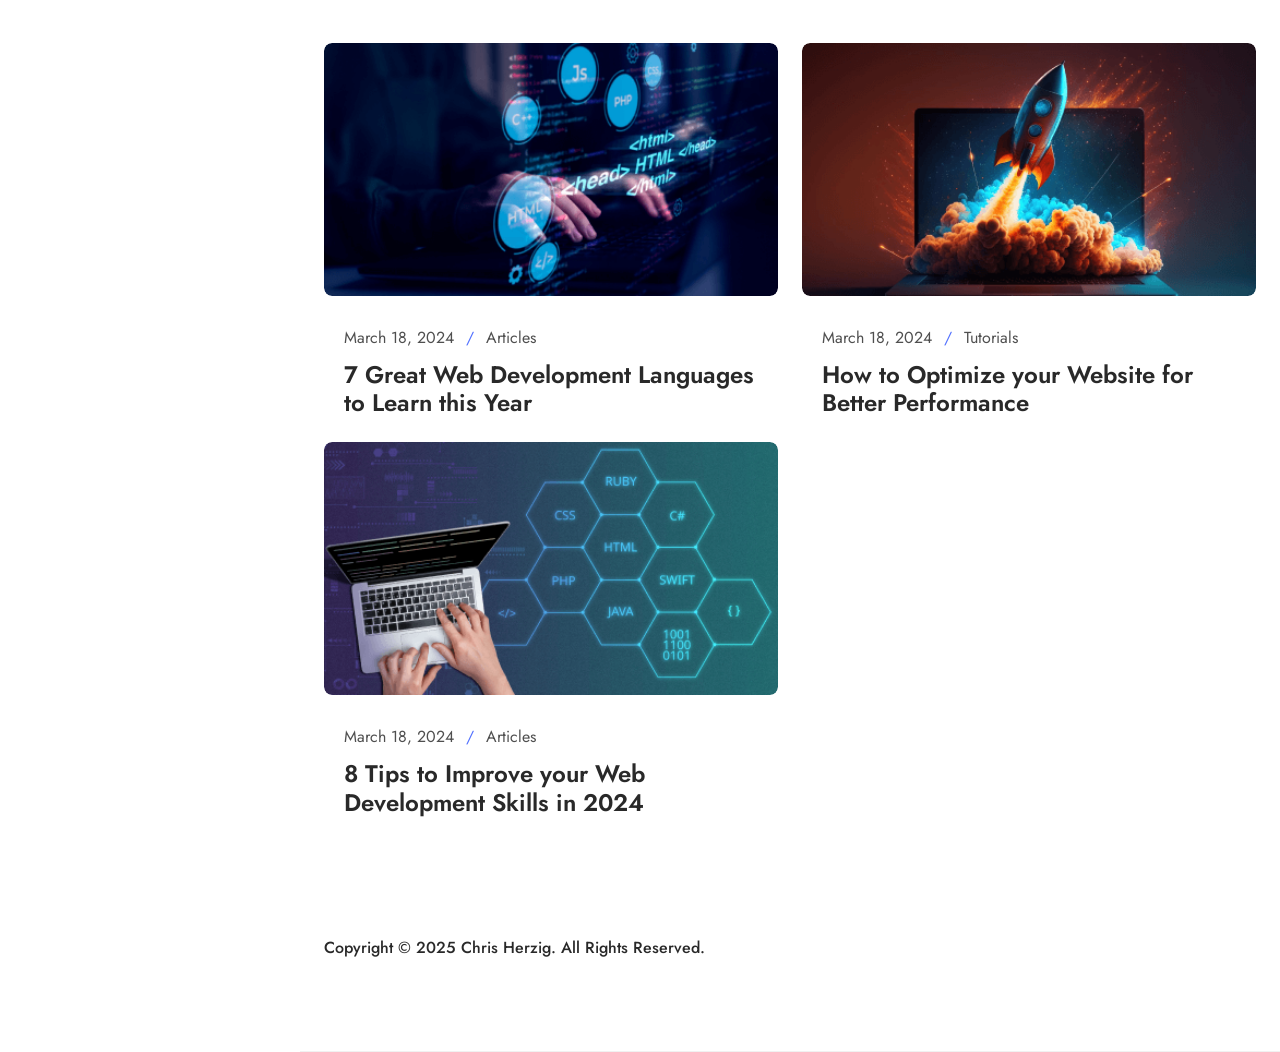
==== commit 42f4118e: "Ajusted skills text to format card size better." ====
--- a/index.html
+++ b/index.html
@@ -498,10 +498,10 @@
                     <img src="https://cdn.jsdelivr.net/gh/devicons/devicon/icons/postgresql/postgresql-original.svg"
                       height="32p" width="32p" alt="postgresql" class="service-icon" />
                     <h4 class="fs-six n5-color fw-medium mt-3 mt-md-6 mb-2 mb-md-3">
-                      Database Development
+                      Database
                     </h4>
                     <p class="fs-seven n4-color">
-                      Database development is critical. I am well versed in SQL Development and have experience with SQL Server and PostgreSQL.
+                      Database development is critical to almost every software project. I am well versed in SQL and have experience with SQL Server and PostgreSQL.
                     </p>
                   </div>
                 </div>
@@ -530,8 +530,8 @@
                       Front End Design
                     </h4>
                     <p class="fs-seven n4-color">
-                      The look and feel are very important elements to any project. I utilize bootstrap to bring an
-                      attractive design to your projects.
+                      The look and feel are very important elements to any software project. I utilize bootstrap to bring an
+                      attractive design to all of your projects.
                     </p>
                   </div>
                 </div>
@@ -544,8 +544,8 @@
                       AI Integration
                     </h4>
                     <p class="fs-seven n4-color">
-                      I'm experienced with incorporating AI-powered features into apps using APIs to enhance
-                      functionality and user experience.
+                      I'm experienced with adding AI-powered features into software apps using APIs to enhance
+                      functionality and the user experience.
                     </p>
                   </div>
                 </div>
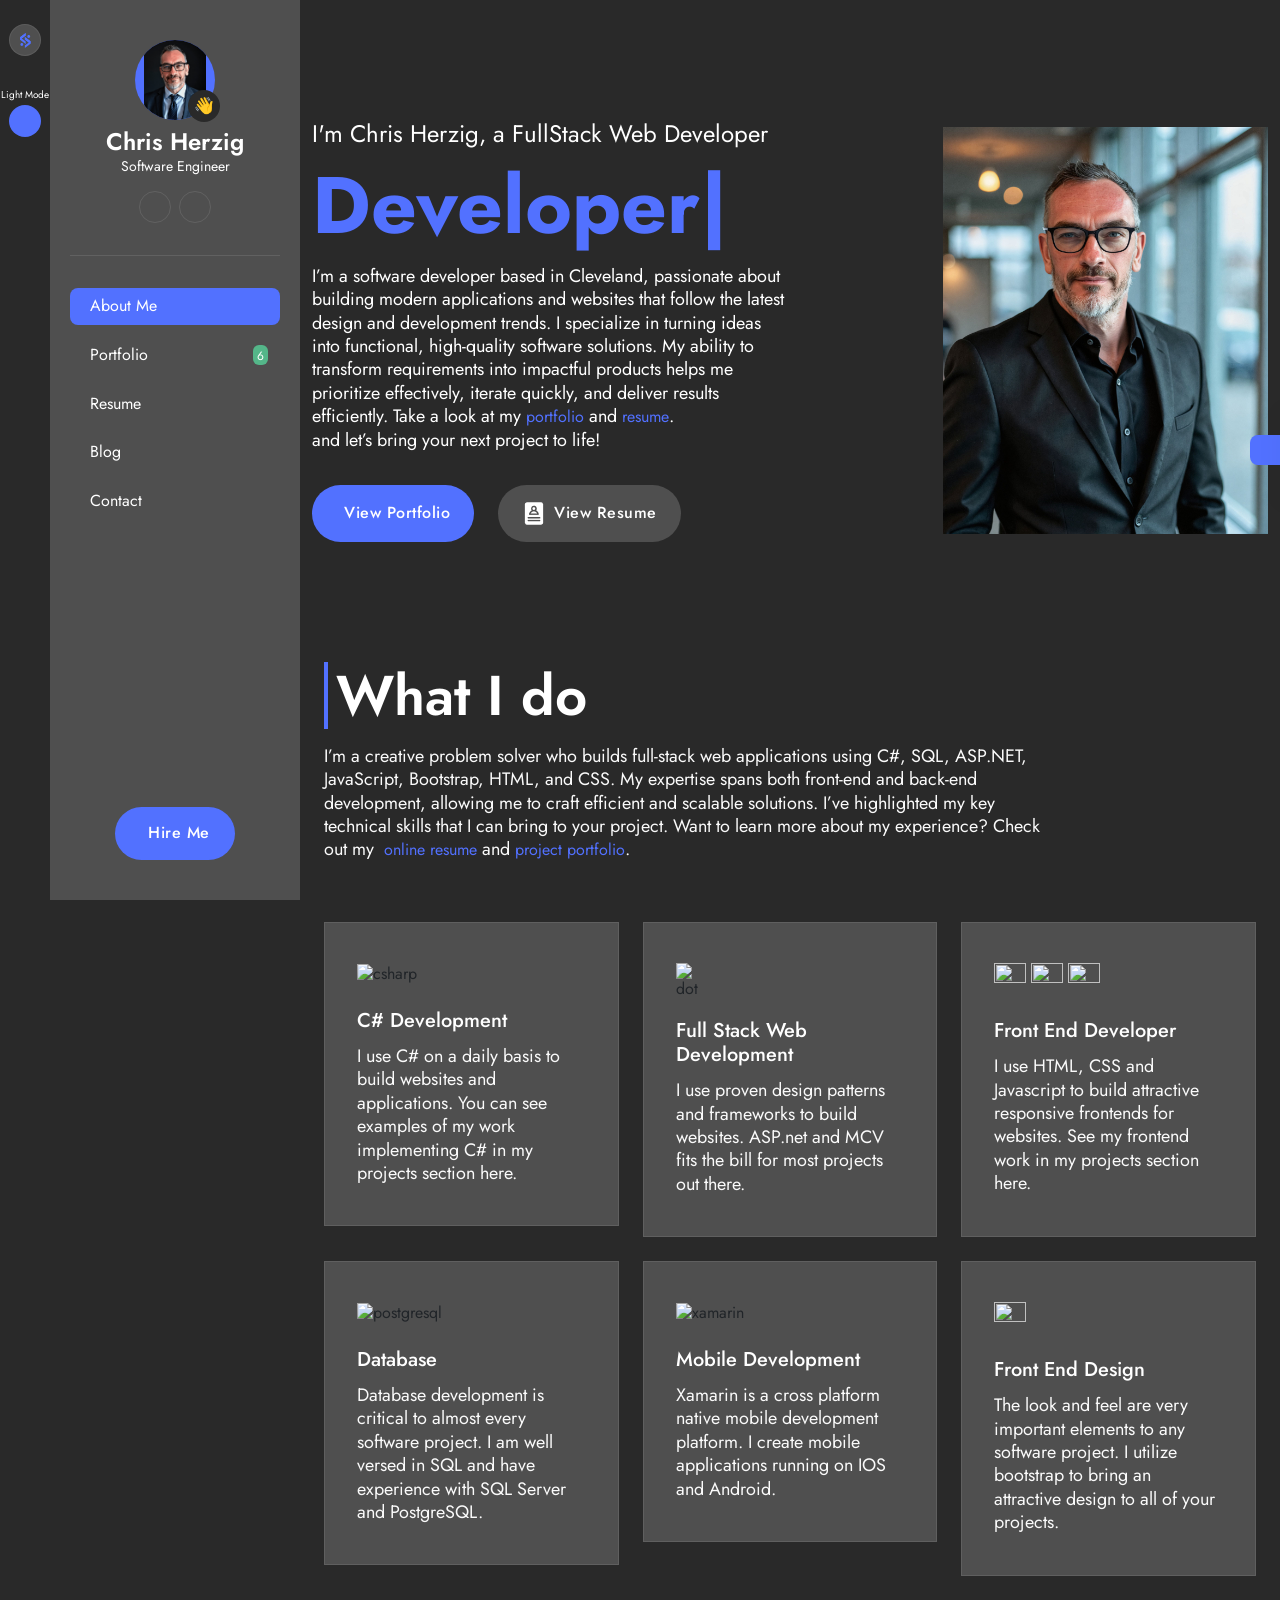
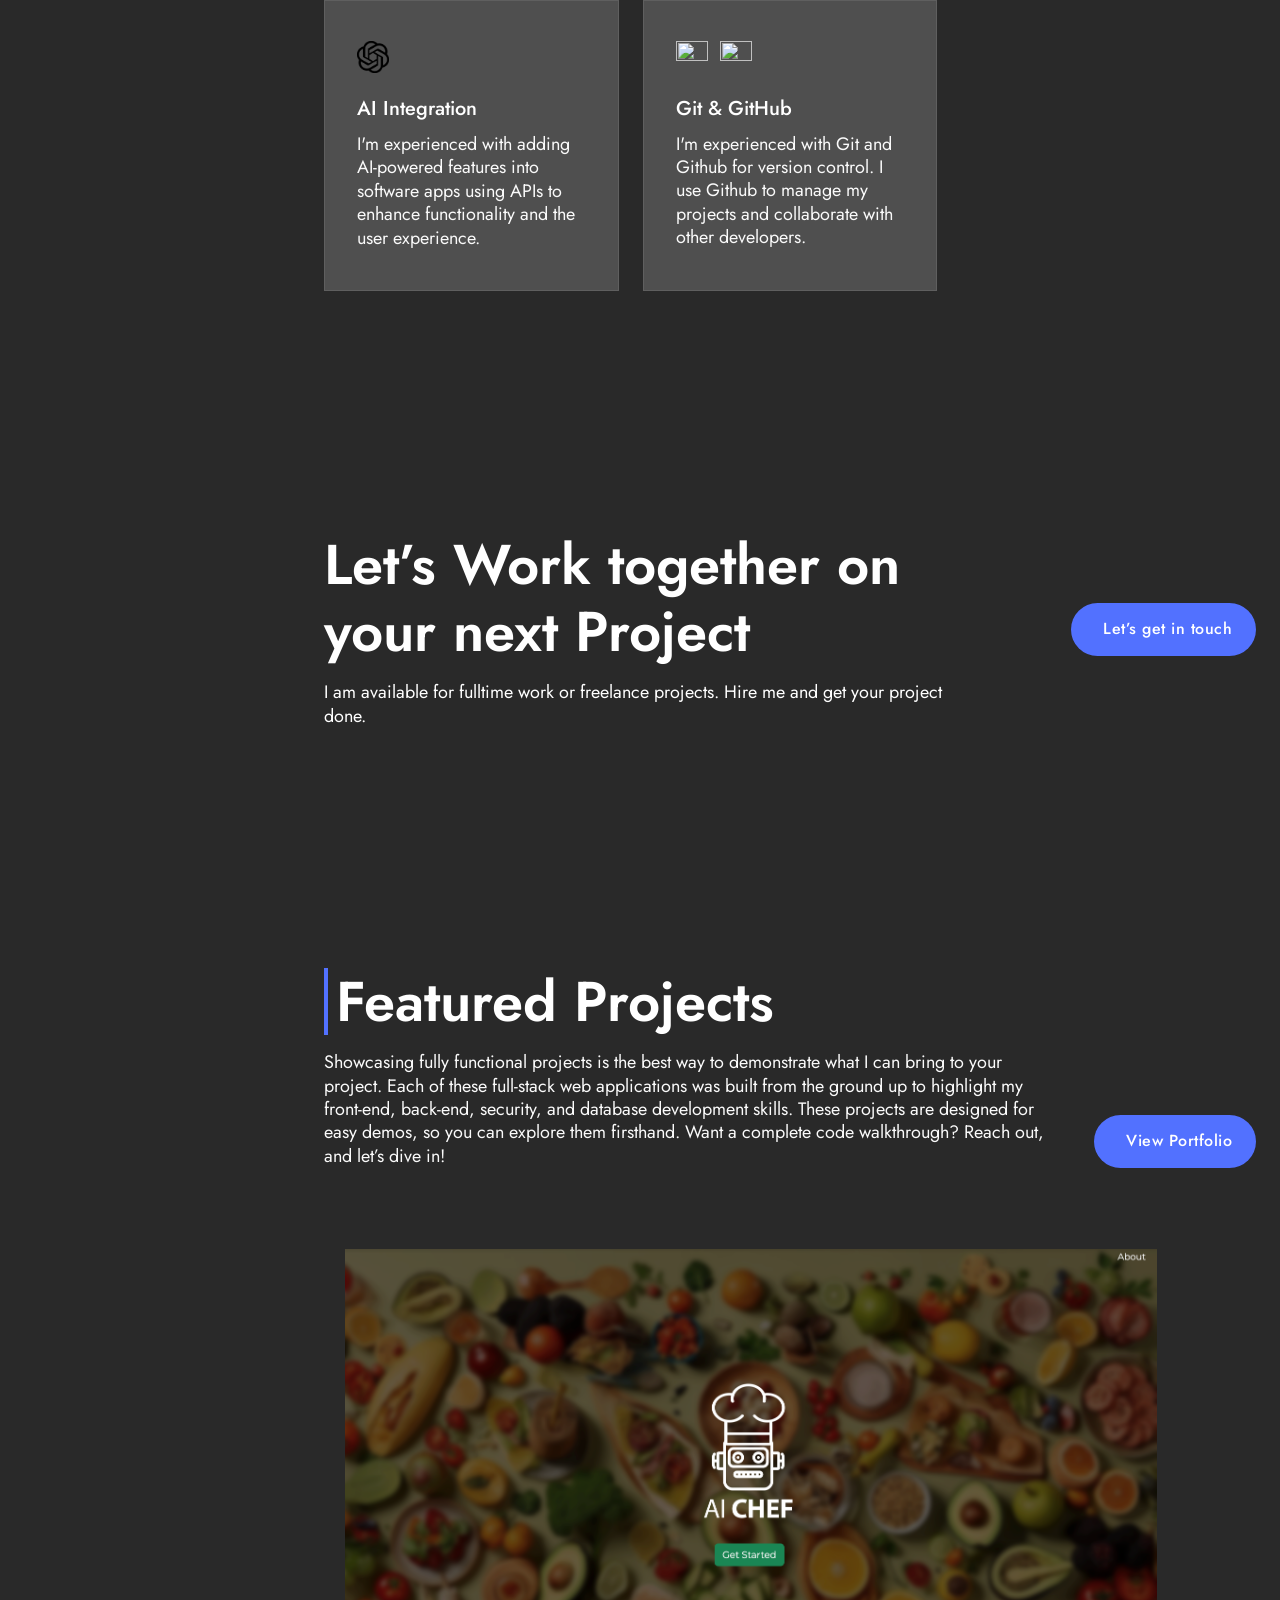
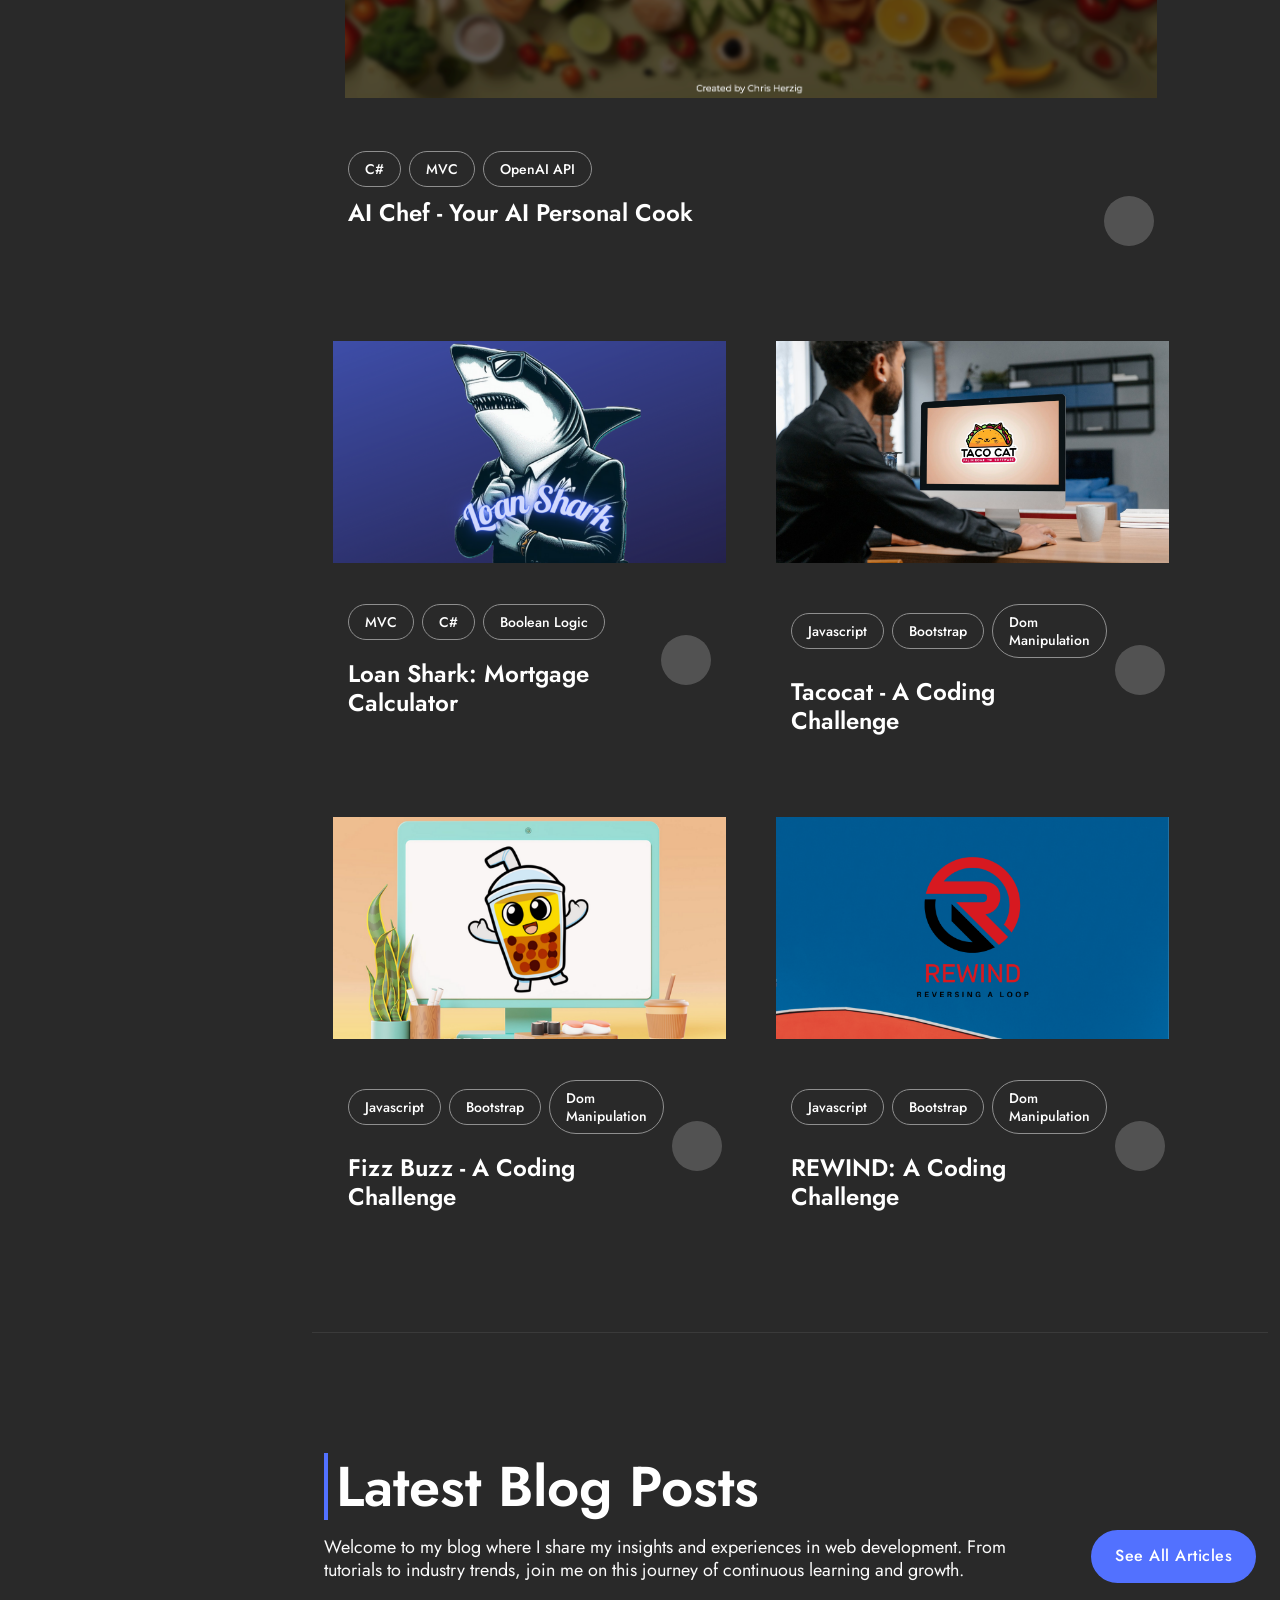
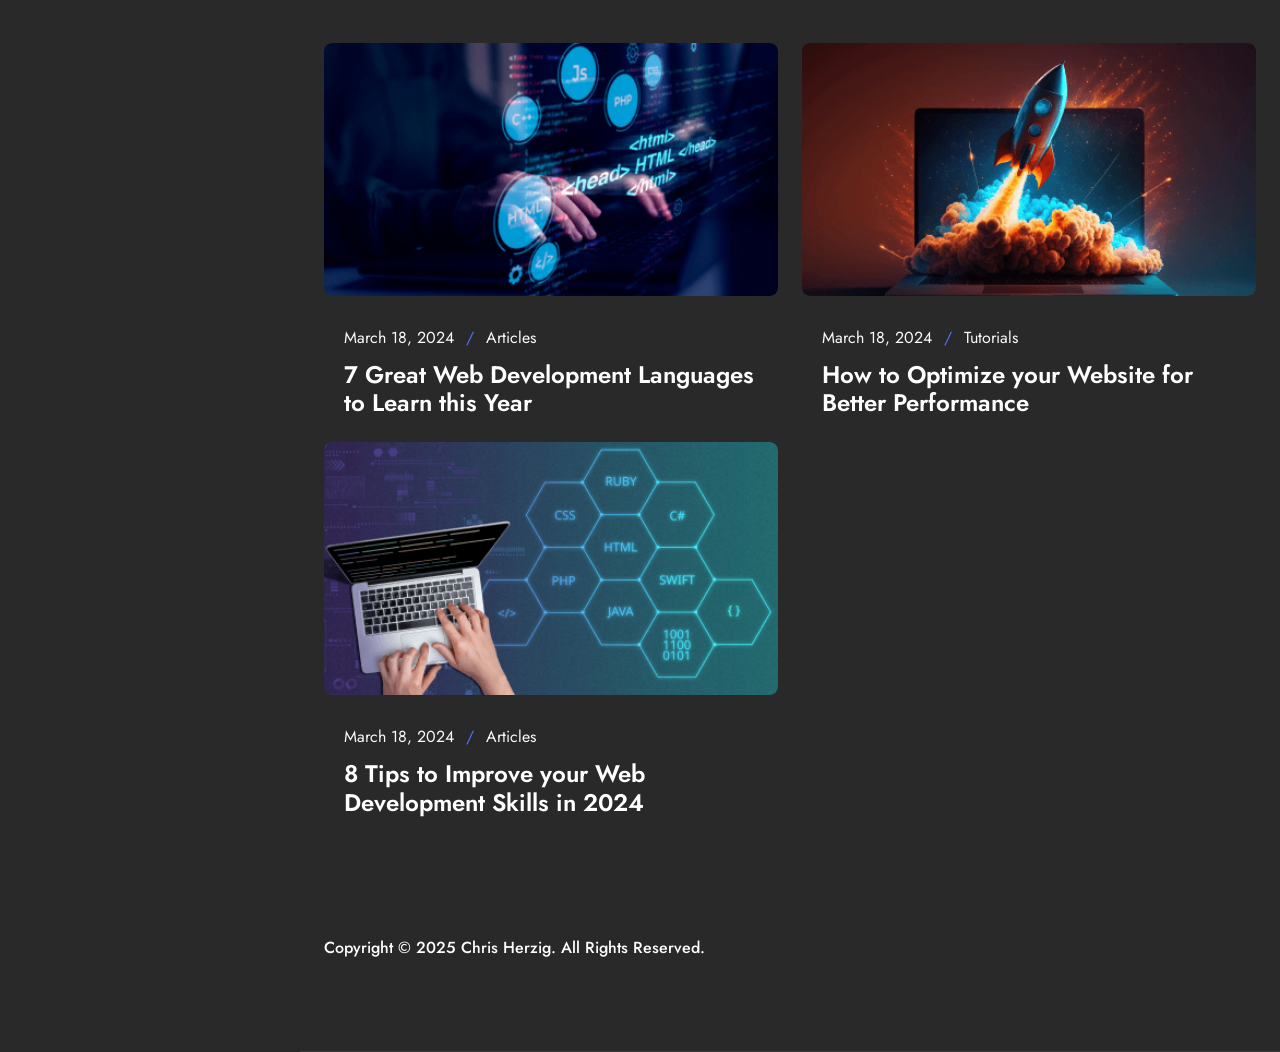
==== commit 87619905: "Added defer to scripts" ====
--- a/index.html
+++ b/index.html
@@ -2,6 +2,12 @@
 <html lang="en">
 
 <head>
+  <head>
+    <link rel="preconnect" href="https://fonts.googleapis.com">
+    <link rel="preconnect" href="https://fonts.gstatic.com" crossorigin>
+    <link rel="preconnect" href="https://unpkg.com">
+    <link rel="preconnect" href="https://cdn.jsdelivr.net">
+    </head>
   <!-- required meta -->
   <meta charset="UTF-8" />
   <meta http-equiv="X-UA-Compatible" content="IE=edge" />
@@ -1128,15 +1134,13 @@
     </div>
 
     <!-- script js  -->
-    <script src="./assets/js/plugins/plugins.js"></script>
-    <script src="./assets/js/main.js"></script>
-    <script src="./assets/js/type-word.js"></script>
-    <!-- swiper js  -->
-    <script src="https://cdn.jsdelivr.net/npm/swiper@11/swiper-bundle.min.js"></script>
-    <!-- email js  -->
-    <script type="text/javascript" src="https://cdn.jsdelivr.net/npm/@emailjs/browser@4/dist/email.min.js"></script>
-    <!-- aos -->
-    <script src="https://unpkg.com/aos@next/dist/aos.js"></script>
+    <script src="https://unpkg.com/@phosphor-icons/web" defer></script>
+<script src="./assets/js/plugins/plugins.js" defer></script>
+<script src="./assets/js/main.js" defer></script>
+<script src="./assets/js/type-word.js" defer></script>
+<script src="https://cdn.jsdelivr.net/npm/swiper@11/swiper-bundle.min.js" defer></script>
+<script type="text/javascript" src="https://cdn.jsdelivr.net/npm/@emailjs/browser@4/dist/email.min.js" defer></script>
+<script src="https://unpkg.com/aos@next/dist/aos.js" defer></script>
 </body>
 
 </html>
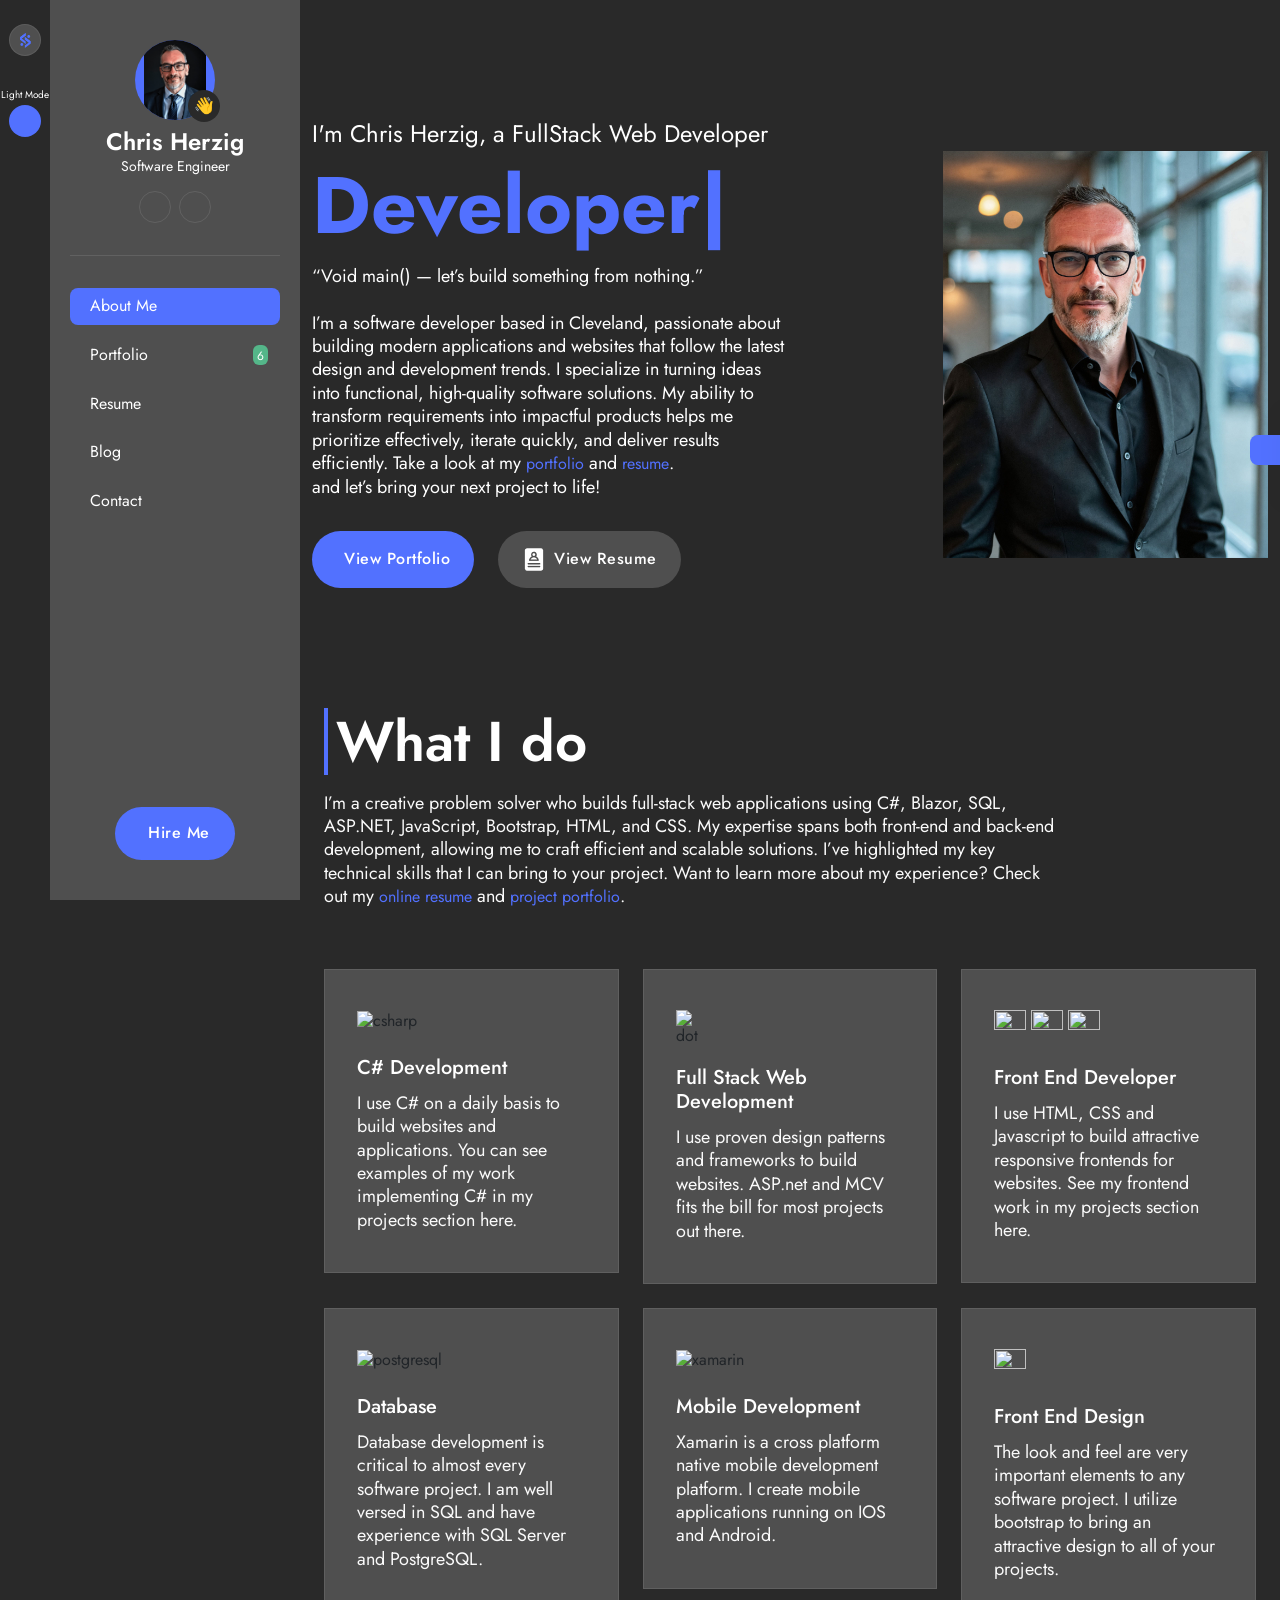
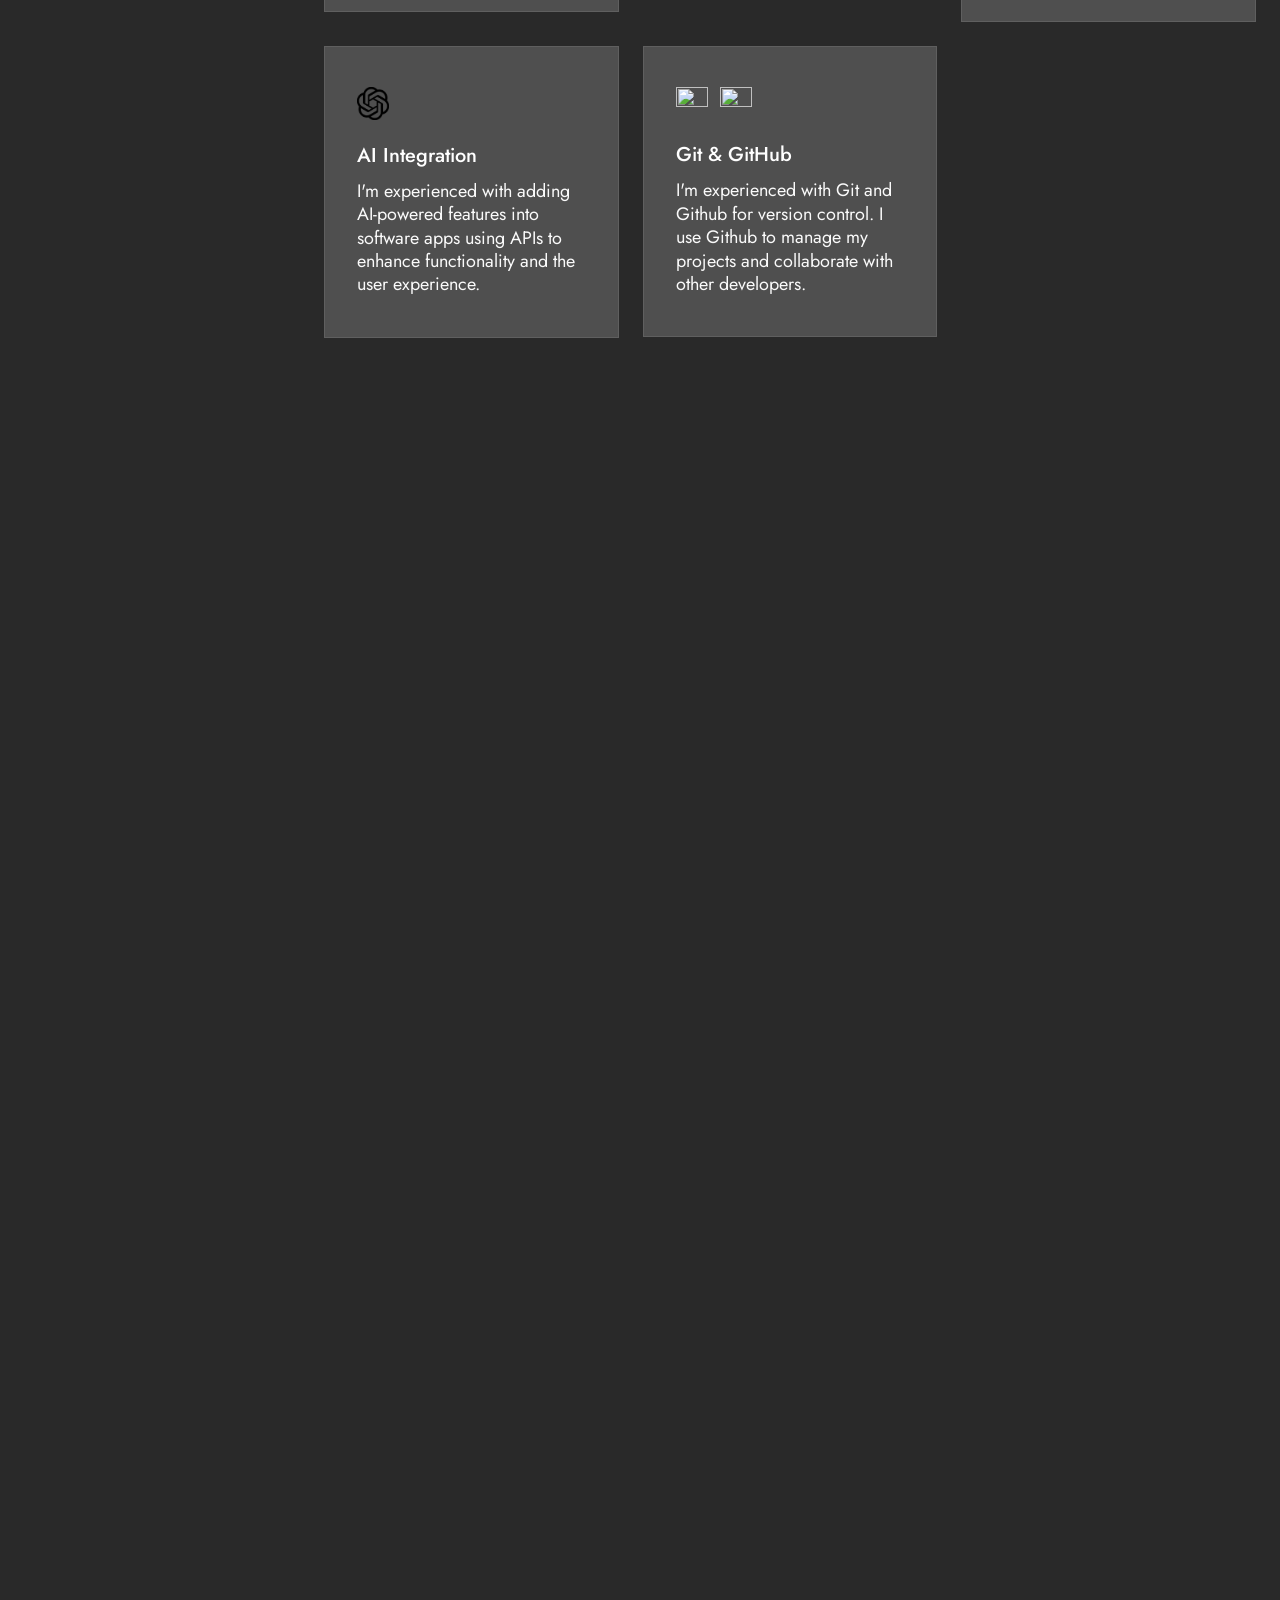
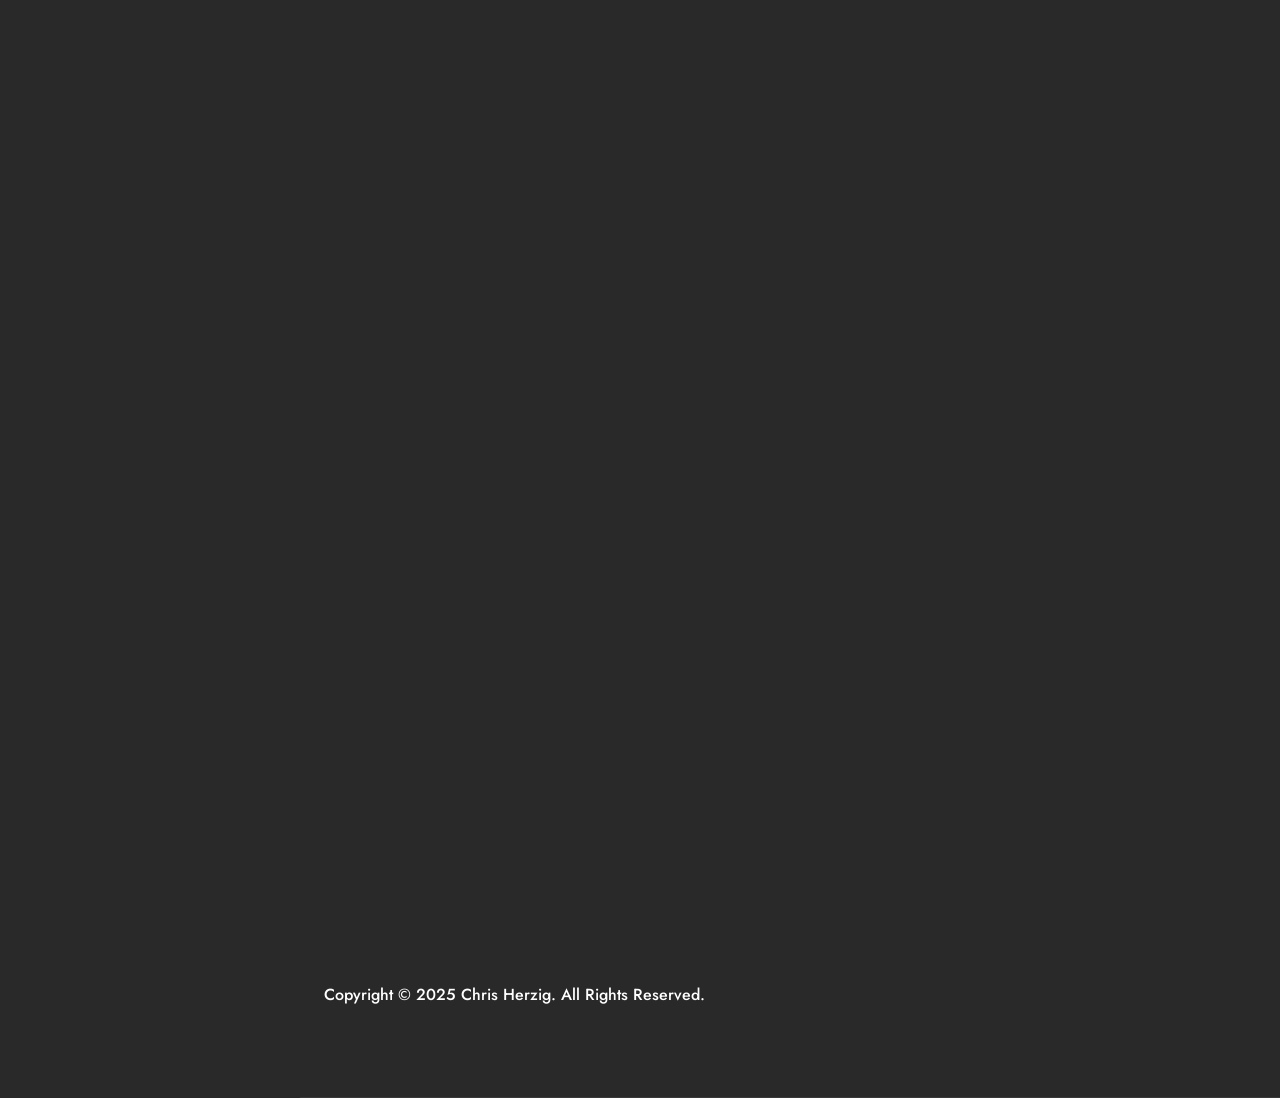
==== commit 602d42f5: "Added text to update about me" ====
--- a/index.html
+++ b/index.html
@@ -359,6 +359,8 @@
               <span class="n5-color fs-five">I'm Chris Herzig, a FullStack Web Developer</span>
               <h2 class="typing-text display-one p1-color mt-2 mb-3"></h2>
               <p class="fs-seven n5-color">
+                “Void main() — let’s build something from nothing.”<br/>
+                <br/>
                 I’m a software developer based in Cleveland, passionate about building modern applications and websites
                 that follow the latest design and development trends.
                 I specialize in turning ideas into functional, high-quality software solutions.
@@ -430,13 +432,13 @@
                     <h2 class="display-four n5-color fw-semibold">What I do</h2>
                   </div>
                   <p class="fs-seven n4-color mt-2 mt-md-4">
-                    I’m a creative problem solver who builds full-stack web applications using C#, SQL, ASP.NET,
+                    I’m a creative problem solver who builds full-stack web applications using C#, Blazor, SQL, ASP.NET,
                     JavaScript, Bootstrap, HTML, and CSS.
                     My expertise spans both front-end and back-end development, allowing me to craft efficient and
                     scalable solutions.
                     I’ve highlighted my key technical skills that I can bring to your project. Want to learn more about
                     my experience?
-                    Check out my 
+                    Check out my
                     <a href="resume.html" class="p1-color">online resume</a> and
                     <a href="portfolio.html" class="p1-color">project portfolio</a>.
                   </p>
